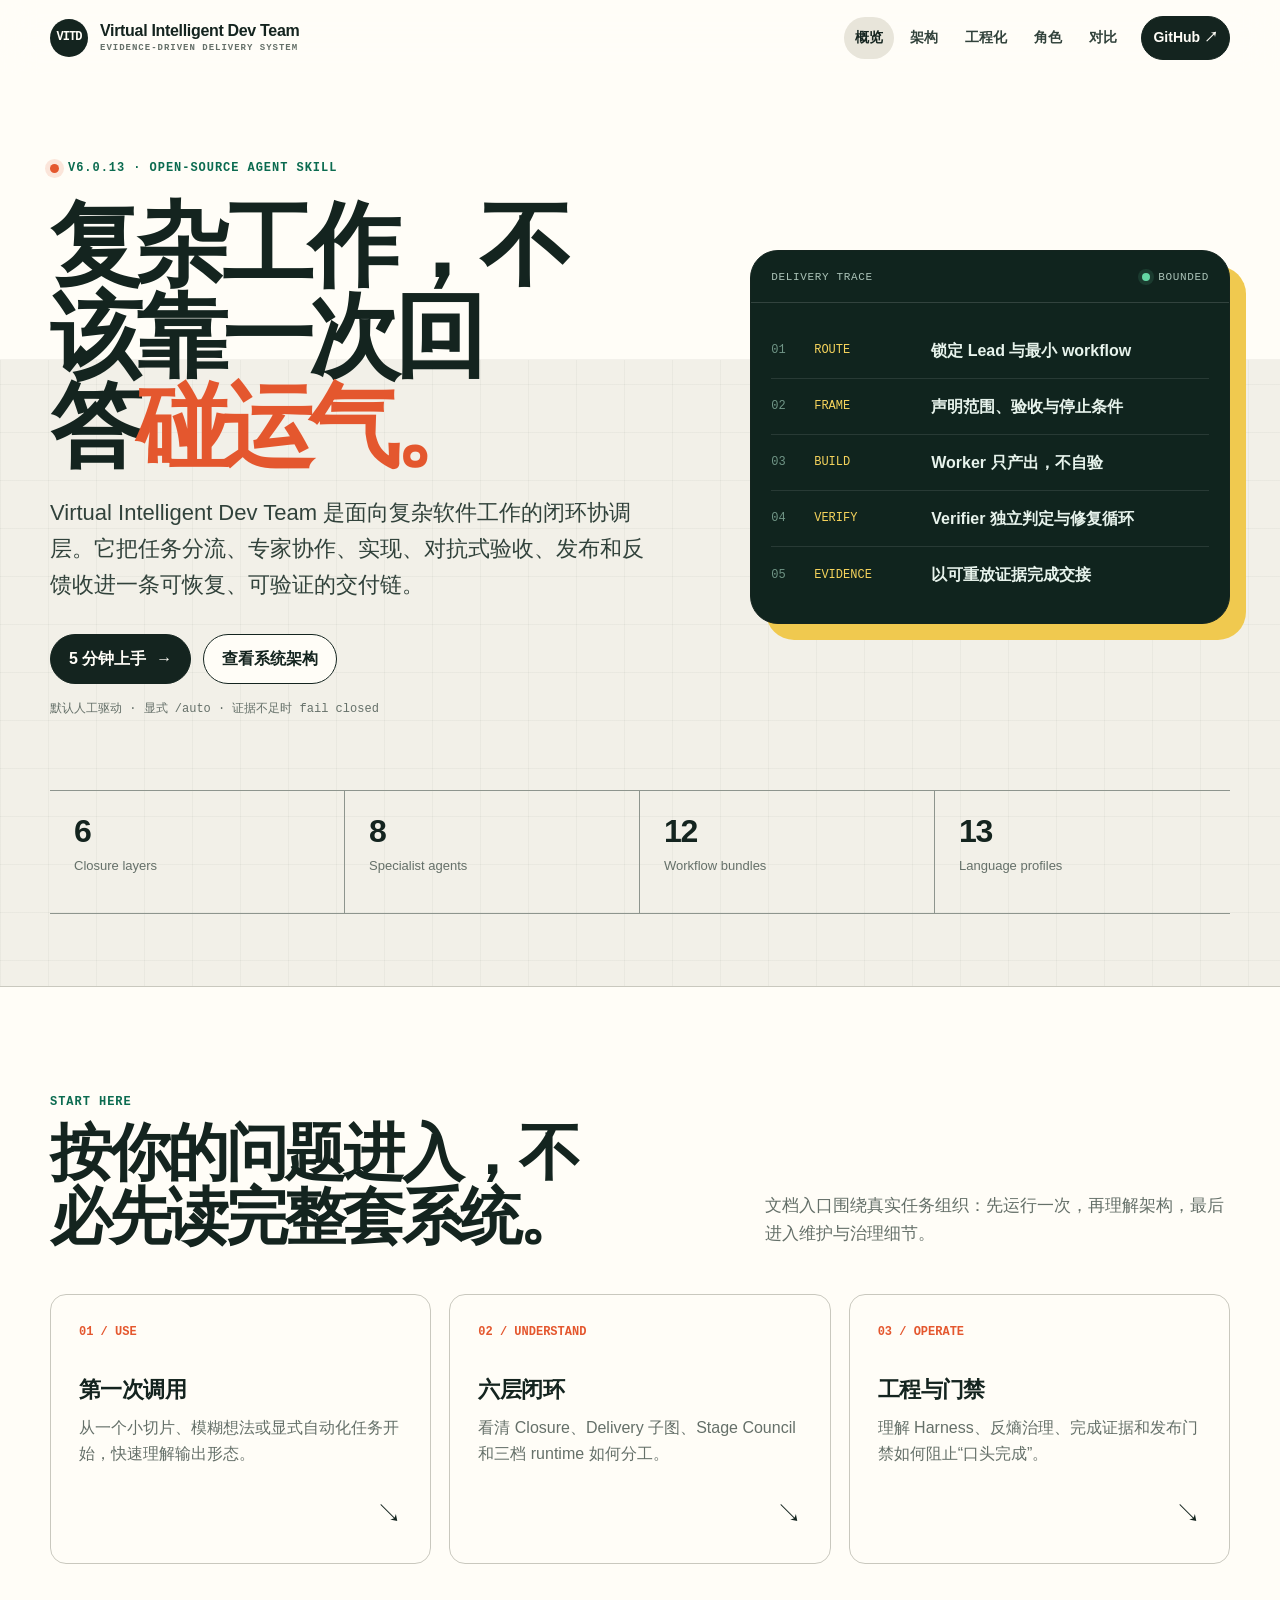
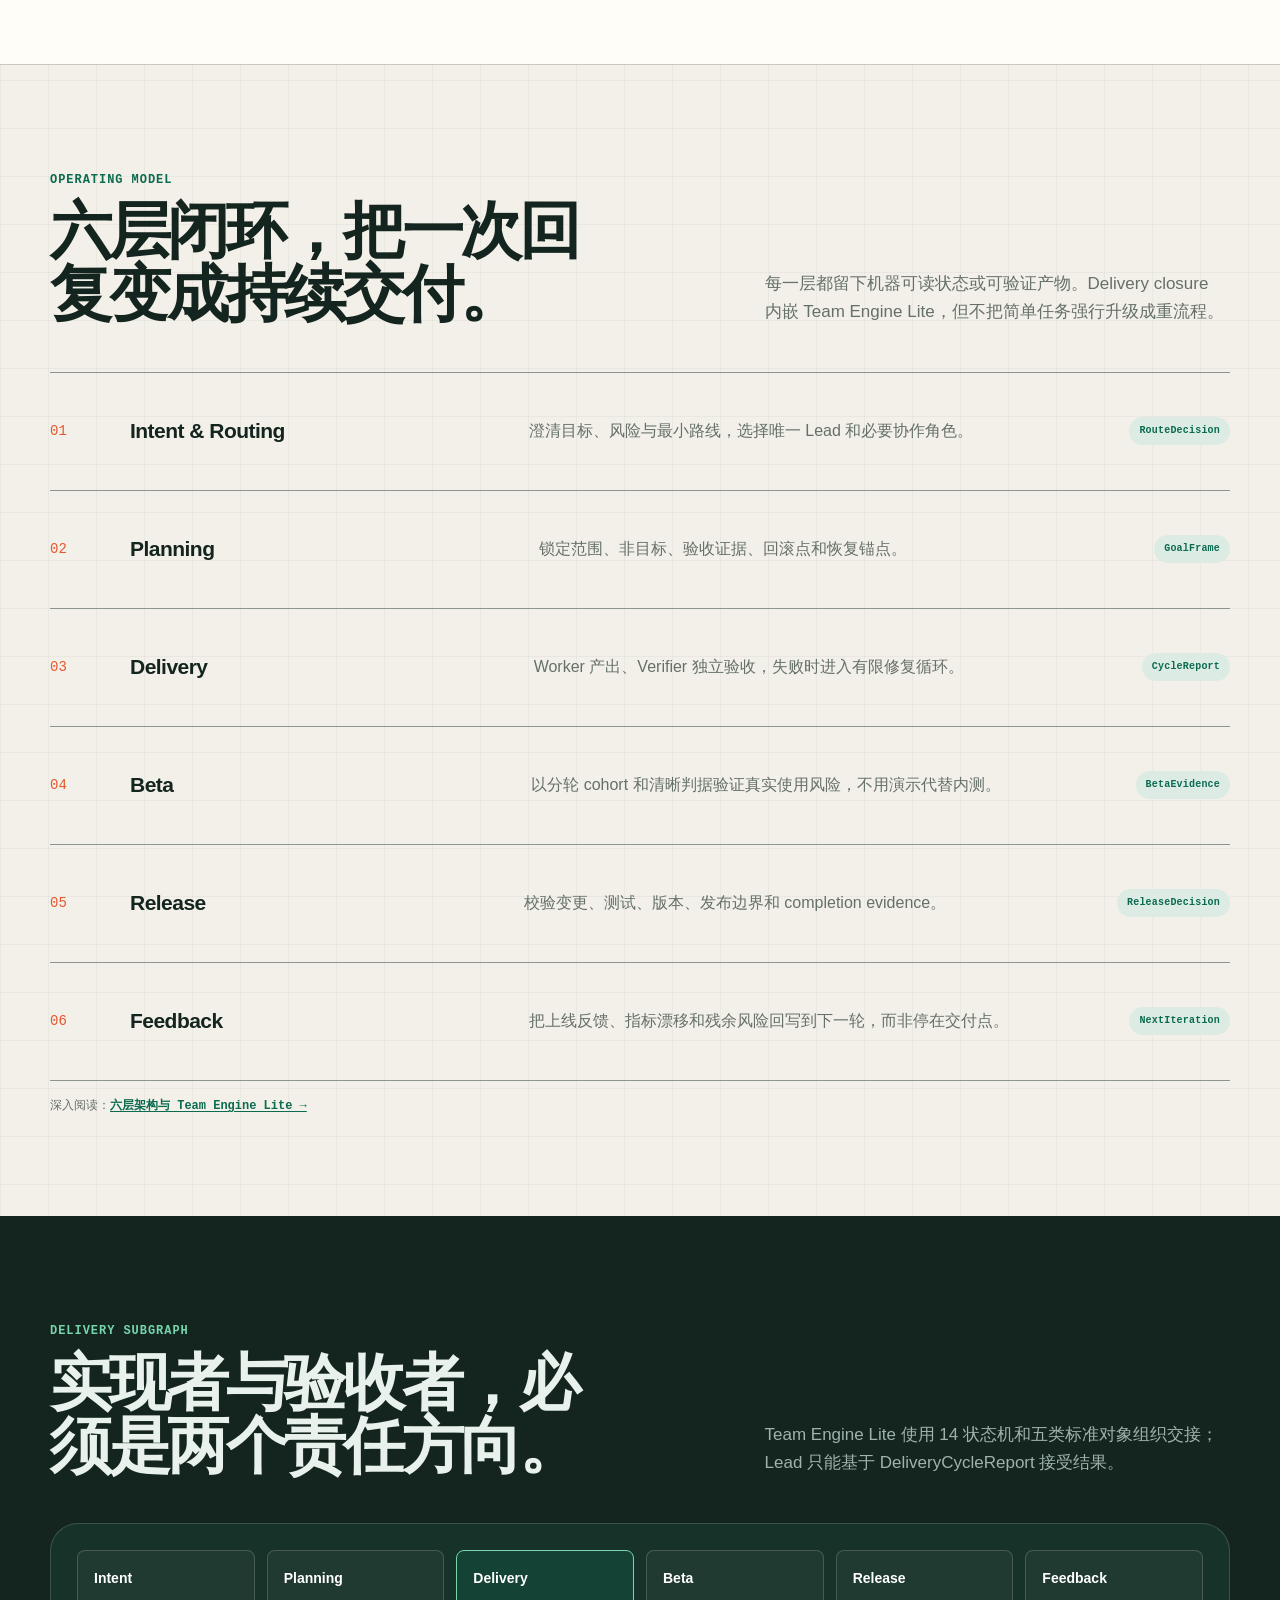
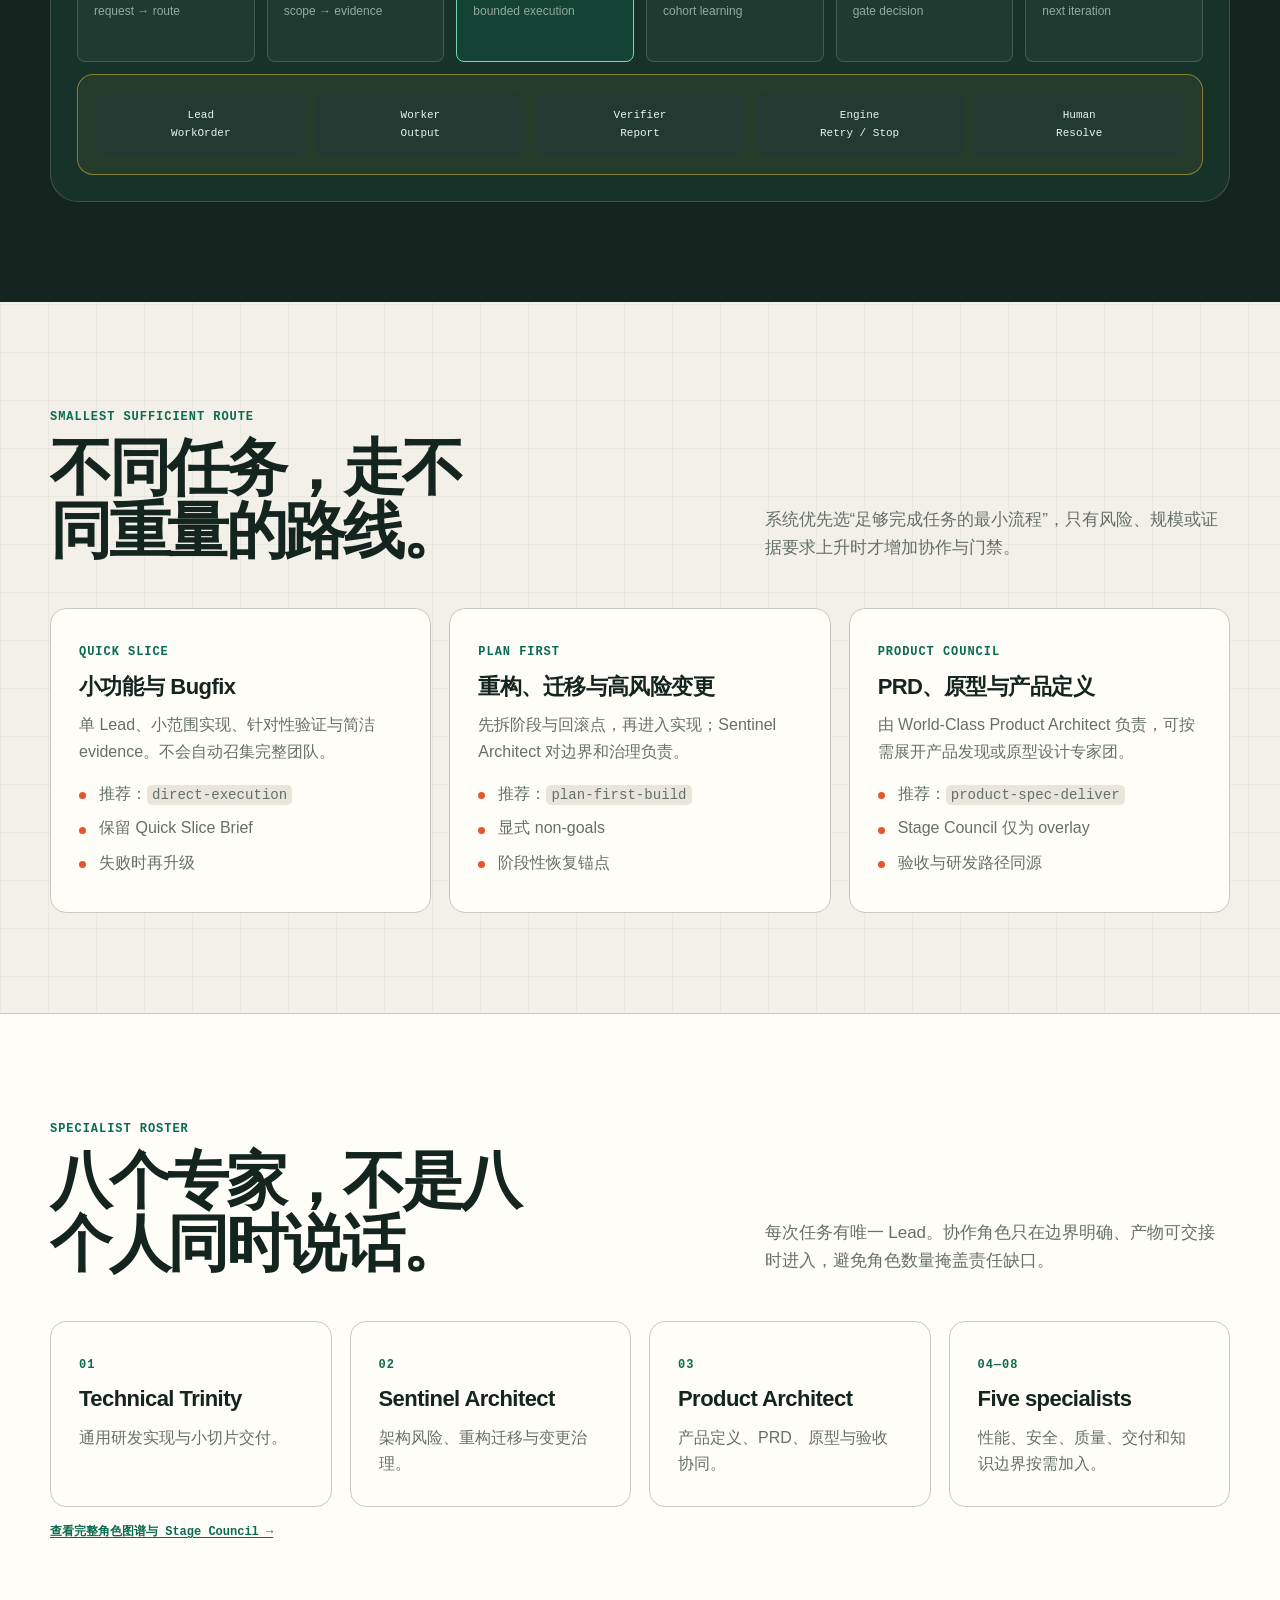
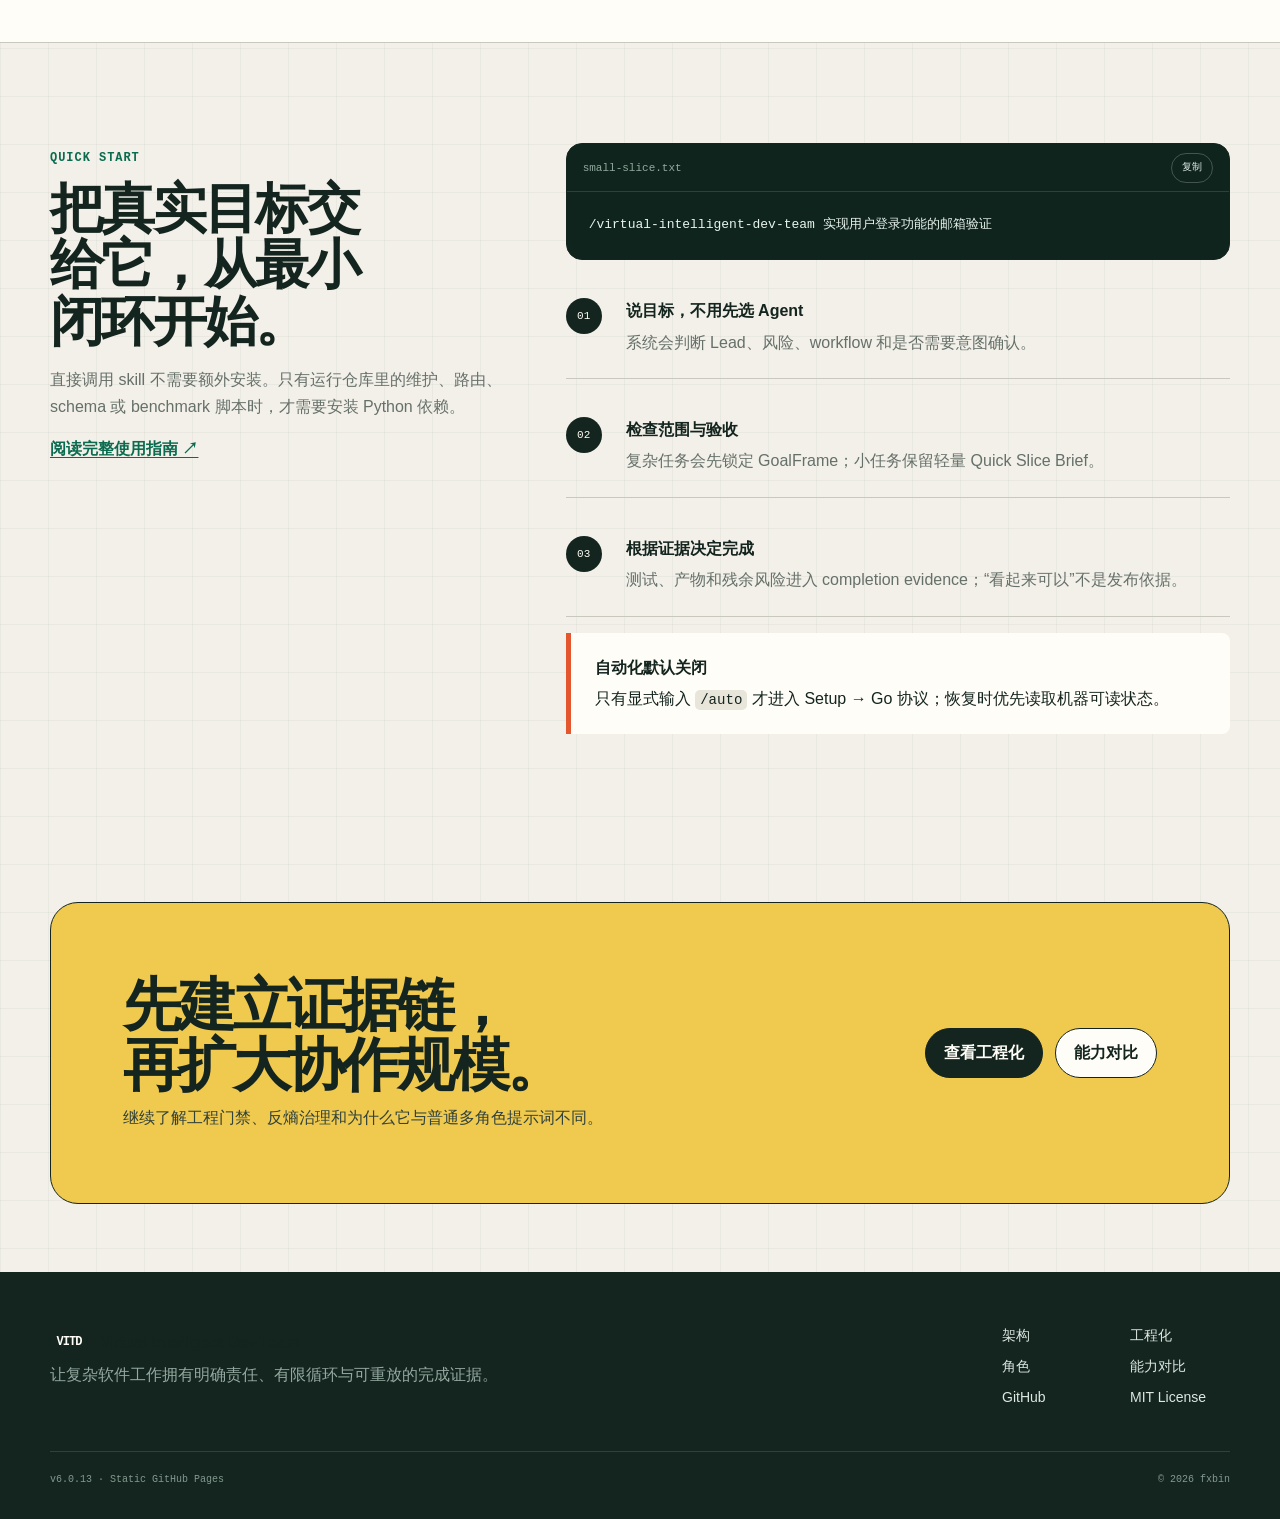
==== docs/index.html @ fa72d9d4 "feat(virtual-intelligent-dev-team): 定义 worktree 场景下的状态目录归属 新增 worktree-state-placement-protocol，区分 s" ====
<!doctype html>
<html lang="zh-CN">
<head>
  <meta charset="utf-8">
  <meta name="viewport" content="width=device-width, initial-scale=1">
  <meta name="description" content="Virtual Intelligent Dev Team：面向复杂软件工作的闭环协调层，用六层闭环、八个专家角色和可验证证据链完成交付。">
  <meta name="theme-color" content="#14241f">
  <title>Virtual Intelligent Dev Team — 复杂软件工作的闭环协调层</title>
  <link rel="icon" href="data:,">
  <link rel="stylesheet" href="assets/site.css?v=v6.0.13">
  <script src="assets/site.js?v=v6.0.13" defer></script>
</head>
<body>
  <a class="skip-link" href="#main-content">跳到主要内容</a>
  <header class="site-header" data-site-header>
    <div class="container nav-shell">
      <a class="brand" href="index.html" aria-label="Virtual Intelligent Dev Team 首页">
        <span class="brand-mark">VITD</span>
        <span class="brand-copy">Virtual Intelligent Dev Team<small>Evidence-driven delivery system</small></span>
      </a>
      <button class="nav-toggle" type="button" aria-expanded="false" aria-controls="site-navigation" aria-label="打开导航" data-nav-toggle>
        <span></span><span></span>
      </button>
      <nav class="site-nav" id="site-navigation" aria-label="主导航" data-site-nav>
        <a href="index.html" aria-current="page">概览</a>
        <a href="architecture.html">架构</a>
        <a href="engineering.html">工程化</a>
        <a href="agents.html">角色</a>
        <a href="matrix.html">对比</a>
        <a class="nav-github" href="https://github.com/fxbin/virtual-intelligent-dev-team">GitHub ↗</a>
      </nav>
    </div>
  </header>

  <main id="main-content">
    <section class="page-hero home-hero">
      <div class="container">
        <div class="hero-grid">
          <div>
            <p class="eyebrow">v6.0.13 · Open-source agent skill</p>
            <h1>复杂工作，不该靠一次回答<span class="accent-text">碰运气。</span></h1>
            <p class="lede">Virtual Intelligent Dev Team 是面向复杂软件工作的闭环协调层。它把任务分流、专家协作、实现、对抗式验收、发布和反馈收进一条可恢复、可验证的交付链。</p>
            <div class="hero-actions">
              <a class="button button-primary" href="#quick-start">5 分钟上手 <span aria-hidden="true">→</span></a>
              <a class="button button-secondary" href="architecture.html">查看系统架构</a>
            </div>
            <p class="hero-note">默认人工驱动 · 显式 /auto · 证据不足时 fail closed</p>
          </div>

          <aside class="signal-board" aria-label="一次典型交付的证据链">
            <div class="signal-head"><span>Delivery trace</span><span class="live-dot">bounded</span></div>
            <div class="signal-body">
              <div class="signal-row"><span class="signal-index">01</span><span class="signal-code">ROUTE</span><span class="signal-state">锁定 Lead 与最小 workflow</span></div>
              <div class="signal-row"><span class="signal-index">02</span><span class="signal-code">FRAME</span><span class="signal-state">声明范围、验收与停止条件</span></div>
              <div class="signal-row"><span class="signal-index">03</span><span class="signal-code">BUILD</span><span class="signal-state">Worker 只产出，不自验</span></div>
              <div class="signal-row"><span class="signal-index">04</span><span class="signal-code">VERIFY</span><span class="signal-state">Verifier 独立判定与修复循环</span></div>
              <div class="signal-row"><span class="signal-index">05</span><span class="signal-code">EVIDENCE</span><span class="signal-state">以可重放证据完成交接</span></div>
            </div>
          </aside>
        </div>

        <div class="metric-strip" aria-label="系统规模">
          <div class="metric"><strong>6</strong><span>Closure layers</span></div>
          <div class="metric"><strong>8</strong><span>Specialist agents</span></div>
          <div class="metric"><strong>12</strong><span>Workflow bundles</span></div>
          <div class="metric"><strong>13</strong><span>Language profiles</span></div>
        </div>
      </div>
    </section>

    <section class="section section-cream" id="start-here">
      <div class="container">
        <div class="section-head">
          <div><span class="section-kicker">Start here</span><h2>按你的问题进入，不必先读完整套系统。</h2></div>
          <p>文档入口围绕真实任务组织：先运行一次，再理解架构，最后进入维护与治理细节。</p>
        </div>
        <div class="grid-3">
          <a class="card resource-card" href="#quick-start">
            <span class="resource-index">01 / USE</span>
            <div><h3>第一次调用</h3><p>从一个小切片、模糊想法或显式自动化任务开始，快速理解输出形态。</p></div>
            <span class="resource-arrow" aria-hidden="true">↘</span>
          </a>
          <a class="card resource-card" href="architecture.html">
            <span class="resource-index">02 / UNDERSTAND</span>
            <div><h3>六层闭环</h3><p>看清 Closure、Delivery 子图、Stage Council 和三档 runtime 如何分工。</p></div>
            <span class="resource-arrow" aria-hidden="true">↘</span>
          </a>
          <a class="card resource-card" href="engineering.html">
            <span class="resource-index">03 / OPERATE</span>
            <div><h3>工程与门禁</h3><p>理解 Harness、反熵治理、完成证据和发布门禁如何阻止“口头完成”。</p></div>
            <span class="resource-arrow" aria-hidden="true">↘</span>
          </a>
        </div>
      </div>
    </section>

    <section class="section" id="closures">
      <div class="container">
        <div class="section-head">
          <div><span class="section-kicker">Operating model</span><h2>六层闭环，把一次回复变成持续交付。</h2></div>
          <p>每一层都留下机器可读状态或可验证产物。Delivery closure 内嵌 Team Engine Lite，但不把简单任务强行升级成重流程。</p>
        </div>
        <div class="closure-rail">
          <article class="closure-item"><span class="closure-number">01</span><span class="closure-name">Intent &amp; Routing</span><p>澄清目标、风险与最小路线，选择唯一 Lead 和必要协作角色。</p><span class="closure-output">RouteDecision</span></article>
          <article class="closure-item"><span class="closure-number">02</span><span class="closure-name">Planning</span><p>锁定范围、非目标、验收证据、回滚点和恢复锚点。</p><span class="closure-output">GoalFrame</span></article>
          <article class="closure-item"><span class="closure-number">03</span><span class="closure-name">Delivery</span><p>Worker 产出、Verifier 独立验收，失败时进入有限修复循环。</p><span class="closure-output">CycleReport</span></article>
          <article class="closure-item"><span class="closure-number">04</span><span class="closure-name">Beta</span><p>以分轮 cohort 和清晰判据验证真实使用风险，不用演示代替内测。</p><span class="closure-output">BetaEvidence</span></article>
          <article class="closure-item"><span class="closure-number">05</span><span class="closure-name">Release</span><p>校验变更、测试、版本、发布边界和 completion evidence。</p><span class="closure-output">ReleaseDecision</span></article>
          <article class="closure-item"><span class="closure-number">06</span><span class="closure-name">Feedback</span><p>把上线反馈、指标漂移和残余风险回写到下一轮，而非停在交付点。</p><span class="closure-output">NextIteration</span></article>
        </div>
        <p class="hero-note">深入阅读：<a class="text-link" href="architecture.html">六层架构与 Team Engine Lite →</a></p>
      </div>
    </section>

    <section class="section section-dark" id="delivery-system">
      <div class="container">
        <div class="section-head">
          <div><span class="section-kicker">Delivery subgraph</span><h2>实现者与验收者，必须是两个责任方向。</h2></div>
          <p>Team Engine Lite 使用 14 状态机和五类标准对象组织交接；Lead 只能基于 DeliveryCycleReport 接受结果。</p>
        </div>
        <div class="system-map" role="img" aria-label="六层闭环与 Delivery 子图示意">
          <div class="map-row">
            <div class="map-node"><strong>Intent</strong><span>request → route</span></div>
            <div class="map-node"><strong>Planning</strong><span>scope → evidence</span></div>
            <div class="map-node is-active"><strong>Delivery</strong><span>bounded execution</span></div>
            <div class="map-node"><strong>Beta</strong><span>cohort learning</span></div>
            <div class="map-node"><strong>Release</strong><span>gate decision</span></div>
            <div class="map-node"><strong>Feedback</strong><span>next iteration</span></div>
          </div>
          <div class="delivery-subgraph">
            <div class="delivery-node">Lead<br>WorkOrder</div>
            <div class="delivery-node">Worker<br>Output</div>
            <div class="delivery-node">Verifier<br>Report</div>
            <div class="delivery-node">Engine<br>Retry / Stop</div>
            <div class="delivery-node">Human<br>Resolve</div>
          </div>
        </div>
      </div>
    </section>

    <section class="section" id="routes">
      <div class="container">
        <div class="section-head">
          <div><span class="section-kicker">Smallest sufficient route</span><h2>不同任务，走不同重量的路线。</h2></div>
          <p>系统优先选“足够完成任务的最小流程”，只有风险、规模或证据要求上升时才增加协作与门禁。</p>
        </div>
        <div class="grid-3">
          <article class="card"><span class="card-kicker">Quick slice</span><h3>小功能与 Bugfix</h3><p>单 Lead、小范围实现、针对性验证与简洁 evidence。不会自动召集完整团队。</p><ul><li>推荐：<code>direct-execution</code></li><li>保留 Quick Slice Brief</li><li>失败时再升级</li></ul></article>
          <article class="card"><span class="card-kicker">Plan first</span><h3>重构、迁移与高风险变更</h3><p>先拆阶段与回滚点，再进入实现；Sentinel Architect 对边界和治理负责。</p><ul><li>推荐：<code>plan-first-build</code></li><li>显式 non-goals</li><li>阶段性恢复锚点</li></ul></article>
          <article class="card"><span class="card-kicker">Product council</span><h3>PRD、原型与产品定义</h3><p>由 World-Class Product Architect 负责，可按需展开产品发现或原型设计专家团。</p><ul><li>推荐：<code>product-spec-deliver</code></li><li>Stage Council 仅为 overlay</li><li>验收与研发路径同源</li></ul></article>
        </div>
      </div>
    </section>

    <section class="section section-cream" id="agents-preview">
      <div class="container">
        <div class="section-head">
          <div><span class="section-kicker">Specialist roster</span><h2>八个专家，不是八个人同时说话。</h2></div>
          <p>每次任务有唯一 Lead。协作角色只在边界明确、产物可交接时进入，避免角色数量掩盖责任缺口。</p>
        </div>
        <div class="grid-4">
          <article class="card"><span class="card-kicker">01</span><h3>Technical Trinity</h3><p>通用研发实现与小切片交付。</p></article>
          <article class="card"><span class="card-kicker">02</span><h3>Sentinel Architect</h3><p>架构风险、重构迁移与变更治理。</p></article>
          <article class="card"><span class="card-kicker">03</span><h3>Product Architect</h3><p>产品定义、PRD、原型与验收协同。</p></article>
          <article class="card"><span class="card-kicker">04—08</span><h3>Five specialists</h3><p>性能、安全、质量、交付和知识边界按需加入。</p></article>
        </div>
        <p class="hero-note"><a class="text-link" href="agents.html">查看完整角色图谱与 Stage Council →</a></p>
      </div>
    </section>

    <section class="section" id="quick-start">
      <div class="container">
        <div class="two-column-copy">
          <div class="sticky-copy">
            <span class="section-kicker">Quick start</span>
            <h2>把真实目标交给它，从最小闭环开始。</h2>
            <p>直接调用 skill 不需要额外安装。只有运行仓库里的维护、路由、schema 或 benchmark 脚本时，才需要安装 Python 依赖。</p>
            <a class="text-link" href="https://github.com/fxbin/virtual-intelligent-dev-team/blob/main/docs/usage-guide.md">阅读完整使用指南 ↗</a>
          </div>
          <div>
            <div class="code-card">
              <div class="code-head"><span>small-slice.txt</span><button class="copy-button" type="button" data-copy-target="quick-command">复制</button></div>
              <pre id="quick-command"><code>/virtual-intelligent-dev-team 实现用户登录功能的邮箱验证</code></pre>
            </div>
            <ol class="process-list">
              <li><div><strong>说目标，不用先选 Agent</strong><p>系统会判断 Lead、风险、workflow 和是否需要意图确认。</p></div></li>
              <li><div><strong>检查范围与验收</strong><p>复杂任务会先锁定 GoalFrame；小任务保留轻量 Quick Slice Brief。</p></div></li>
              <li><div><strong>根据证据决定完成</strong><p>测试、产物和残余风险进入 completion evidence；“看起来可以”不是发布依据。</p></div></li>
            </ol>
            <div class="notice"><strong>自动化默认关闭</strong><p>只有显式输入 <code>/auto</code> 才进入 Setup → Go 协议；恢复时优先读取机器可读状态。</p></div>
          </div>
        </div>
      </div>
    </section>

    <section class="section section-compact">
      <div class="container">
        <div class="cta-panel">
          <div><h2>先建立证据链，再扩大协作规模。</h2><p>继续了解工程门禁、反熵治理和为什么它与普通多角色提示词不同。</p></div>
          <div class="button-row"><a class="button button-primary" href="engineering.html">查看工程化</a><a class="button button-secondary" href="matrix.html">能力对比</a></div>
        </div>
      </div>
    </section>
  </main>

  <footer class="site-footer">
    <div class="container">
      <div class="footer-grid">
        <div class="footer-copy"><a class="brand" href="index.html"><span class="brand-mark">VITD</span><span>Virtual Intelligent Dev Team</span></a><p>让复杂软件工作拥有明确责任、有限循环与可重放的完成证据。</p></div>
        <nav class="footer-links" aria-label="页脚导航"><a href="architecture.html">架构</a><a href="engineering.html">工程化</a><a href="agents.html">角色</a><a href="matrix.html">能力对比</a><a href="https://github.com/fxbin/virtual-intelligent-dev-team">GitHub</a><a href="https://github.com/fxbin/virtual-intelligent-dev-team/blob/main/LICENSE">MIT License</a></nav>
      </div>
      <div class="footer-bottom"><span>v6.0.13 · Static GitHub Pages</span><span>© <span data-current-year>2026</span> fxbin</span></div>
    </div>
  </footer>
</body>
</html>
---- docs/assets/site.css ----
:root {
  color-scheme: light;
  --paper: #f2f0e8;
  --paper-strong: #e8e5da;
  --panel: #fffdf7;
  --ink: #14241f;
  --ink-soft: #31423b;
  --muted: #657069;
  --line: #c9c8be;
  --line-strong: #8e958e;
  --accent: #e4572e;
  --accent-dark: #ad3519;
  --green: #0b6b50;
  --green-soft: #dcece4;
  --yellow: #f0c94f;
  --code: #10241e;
  --code-soft: #173229;
  --white: #ffffff;
  --radius-sm: 8px;
  --radius: 16px;
  --radius-lg: 28px;
  --shadow: 0 16px 40px rgb(20 36 31 / 8%);
  --max-width: 1180px;
  --font-sans: Inter, ui-sans-serif, -apple-system, BlinkMacSystemFont, "Segoe UI", "PingFang SC", "Hiragino Sans GB", "Microsoft YaHei", sans-serif;
  --font-mono: "SFMono-Regular", Consolas, "Liberation Mono", Menlo, monospace;
}

*,
*::before,
*::after {
  box-sizing: border-box;
}

html {
  scroll-behavior: smooth;
  scroll-padding-top: 96px;
}

body {
  margin: 0;
  min-width: 320px;
  background:
    linear-gradient(rgb(20 36 31 / 4%) 1px, transparent 1px),
    linear-gradient(90deg, rgb(20 36 31 / 4%) 1px, transparent 1px),
    var(--paper);
  background-size: 48px 48px;
  color: var(--ink);
  font-family: var(--font-sans);
  font-size: 16px;
  line-height: 1.65;
  text-rendering: optimizeLegibility;
}

body::before {
  position: fixed;
  z-index: -1;
  inset: 0 0 auto;
  height: 360px;
  background: var(--panel);
  border-bottom: 1px solid rgb(20 36 31 / 5%);
  content: "";
}

img,
svg {
  display: block;
  max-width: 100%;
}

a {
  color: inherit;
  text-decoration-thickness: 1px;
  text-underline-offset: 0.2em;
}

a:hover {
  color: var(--accent-dark);
}

button,
input {
  font: inherit;
}

button {
  color: inherit;
}

:focus-visible {
  outline: 3px solid var(--yellow);
  outline-offset: 3px;
}

.skip-link {
  position: fixed;
  z-index: 1000;
  top: 12px;
  left: 12px;
  padding: 10px 14px;
  transform: translateY(-160%);
  border: 2px solid var(--ink);
  border-radius: var(--radius-sm);
  background: var(--yellow);
  color: var(--ink);
  font-weight: 800;
}

.skip-link:focus {
  transform: translateY(0);
}

.container {
  width: min(calc(100% - 40px), var(--max-width));
  margin-inline: auto;
}

.site-header {
  position: sticky;
  z-index: 100;
  top: 0;
  border-bottom: 1px solid transparent;
  background: rgb(255 253 247 / 88%);
  backdrop-filter: blur(18px);
  transition: border-color 160ms ease, box-shadow 160ms ease;
}

.site-header.is-scrolled {
  border-color: var(--line);
  box-shadow: 0 8px 28px rgb(20 36 31 / 7%);
}

.nav-shell {
  display: flex;
  min-height: 76px;
  align-items: center;
  justify-content: space-between;
  gap: 28px;
}

.brand {
  display: inline-flex;
  align-items: center;
  gap: 12px;
  color: var(--ink);
  font-weight: 850;
  letter-spacing: -0.02em;
  text-decoration: none;
}

.brand:hover {
  color: var(--ink);
}

.brand-mark {
  display: grid;
  width: 38px;
  height: 38px;
  place-items: center;
  border-radius: 50%;
  background: var(--ink);
  color: var(--panel);
  font-family: var(--font-mono);
  font-size: 12px;
  letter-spacing: -0.08em;
}

.brand-copy {
  display: grid;
  line-height: 1.1;
}

.brand-copy small {
  margin-top: 4px;
  color: var(--muted);
  font-family: var(--font-mono);
  font-size: 9px;
  font-weight: 700;
  letter-spacing: 0.11em;
  text-transform: uppercase;
}

.site-nav {
  display: flex;
  align-items: center;
  gap: 5px;
}

.site-nav a {
  padding: 9px 11px;
  border-radius: 999px;
  color: var(--ink-soft);
  font-size: 14px;
  font-weight: 720;
  text-decoration: none;
}

.site-nav a:hover,
.site-nav a[aria-current="page"] {
  background: var(--paper-strong);
  color: var(--ink);
}

.site-nav .nav-github {
  margin-left: 8px;
  border: 1px solid var(--ink);
  background: var(--ink);
  color: var(--panel);
}

.site-nav .nav-github:hover {
  background: var(--green);
  color: var(--white);
}

.nav-toggle {
  display: none;
  width: 44px;
  height: 44px;
  padding: 0;
  border: 1px solid var(--line-strong);
  border-radius: 50%;
  background: transparent;
  cursor: pointer;
}

.nav-toggle span {
  display: block;
  width: 18px;
  height: 2px;
  margin: 4px auto;
  background: currentColor;
  transition: transform 160ms ease, opacity 160ms ease;
}

.nav-toggle[aria-expanded="true"] span:first-child {
  transform: translateY(3px) rotate(45deg);
}

.nav-toggle[aria-expanded="true"] span:last-child {
  transform: translateY(-3px) rotate(-45deg);
}

main {
  overflow: hidden;
}

.page-hero {
  padding: 96px 0 72px;
}

.home-hero {
  padding-top: 78px;
}

.hero-grid {
  display: grid;
  align-items: center;
  gap: clamp(44px, 7vw, 96px);
  grid-template-columns: minmax(0, 1.12fr) minmax(330px, 0.88fr);
}

.eyebrow,
.section-kicker,
.card-kicker,
.mono-label {
  color: var(--green);
  font-family: var(--font-mono);
  font-size: 12px;
  font-weight: 800;
  letter-spacing: 0.08em;
  text-transform: uppercase;
}

.eyebrow {
  display: inline-flex;
  align-items: center;
  gap: 9px;
  margin: 0 0 22px;
}

.eyebrow::before {
  width: 9px;
  height: 9px;
  border-radius: 50%;
  background: var(--accent);
  box-shadow: 0 0 0 5px rgb(228 87 46 / 14%);
  content: "";
}

h1,
h2,
h3,
p {
  margin-top: 0;
}

h1,
h2,
h3 {
  text-wrap: balance;
}

h1 {
  max-width: 820px;
  margin-bottom: 24px;
  font-size: clamp(48px, 7.4vw, 92px);
  font-weight: 880;
  letter-spacing: -0.065em;
  line-height: 0.98;
}

.page-hero:not(.home-hero) h1 {
  max-width: 920px;
  font-size: clamp(46px, 6.4vw, 78px);
}

.accent-text {
  color: var(--accent);
}

.lede {
  max-width: 720px;
  margin-bottom: 30px;
  color: var(--ink-soft);
  font-size: clamp(18px, 2vw, 22px);
  line-height: 1.65;
}

.hero-actions,
.button-row {
  display: flex;
  flex-wrap: wrap;
  gap: 12px;
}

.button {
  display: inline-flex;
  min-height: 48px;
  align-items: center;
  justify-content: center;
  gap: 10px;
  padding: 11px 18px;
  border: 1px solid var(--ink);
  border-radius: 999px;
  font-weight: 780;
  text-decoration: none;
  transition: transform 150ms ease, box-shadow 150ms ease, background 150ms ease;
}

.button:hover {
  transform: translateY(-2px);
  color: inherit;
  box-shadow: 0 8px 20px rgb(20 36 31 / 12%);
}

.button-primary {
  background: var(--ink);
  color: var(--panel);
}

.button-primary:hover {
  background: var(--green);
  color: var(--white);
}

.button-secondary {
  background: var(--panel);
}

.text-link {
  color: var(--green);
  font-weight: 780;
}

.signal-board {
  overflow: hidden;
  border: 1px solid var(--ink);
  border-radius: var(--radius-lg);
  background: var(--code);
  box-shadow: 16px 16px 0 var(--yellow);
  color: #e7f3ec;
}

.signal-head {
  display: flex;
  min-height: 52px;
  align-items: center;
  justify-content: space-between;
  gap: 16px;
  padding: 0 20px;
  border-bottom: 1px solid rgb(255 255 255 / 14%);
  color: #aac2b7;
  font-family: var(--font-mono);
  font-size: 11px;
  letter-spacing: 0.06em;
  text-transform: uppercase;
}

.live-dot {
  display: inline-flex;
  align-items: center;
  gap: 8px;
}

.live-dot::before {
  width: 8px;
  height: 8px;
  border-radius: 50%;
  background: #64d7a4;
  box-shadow: 0 0 0 4px rgb(100 215 164 / 13%);
  content: "";
}

.signal-body {
  display: grid;
  gap: 0;
  padding: 20px;
}

.signal-row {
  display: grid;
  min-height: 56px;
  align-items: center;
  gap: 13px;
  border-bottom: 1px solid rgb(255 255 255 / 10%);
  grid-template-columns: 30px 104px 1fr;
}

.signal-row:last-child {
  border-bottom: 0;
}

.signal-index,
.signal-code {
  font-family: var(--font-mono);
  font-size: 12px;
}

.signal-index {
  color: #709586;
}

.signal-code {
  color: #f5d35c;
}

.signal-state {
  color: #e7f3ec;
  font-weight: 720;
}

.hero-note {
  margin: 16px 0 0;
  color: var(--muted);
  font-family: var(--font-mono);
  font-size: 12px;
}

.metric-strip {
  display: grid;
  overflow: hidden;
  margin-top: 70px;
  border-block: 1px solid var(--line-strong);
  grid-template-columns: repeat(4, 1fr);
}

.metric {
  min-height: 122px;
  padding: 24px;
  border-right: 1px solid var(--line-strong);
}

.metric:last-child {
  border-right: 0;
}

.metric strong {
  display: block;
  margin-bottom: 5px;
  color: var(--ink);
  font-size: 32px;
  letter-spacing: -0.04em;
  line-height: 1;
}

.metric span {
  color: var(--muted);
  font-size: 13px;
}

.section {
  padding: 100px 0;
}

.section-compact {
  padding: 68px 0;
}

.section-dark {
  background: var(--ink);
  color: #e8f1ec;
}

.section-cream {
  border-block: 1px solid var(--line);
  background: var(--panel);
}

.section-head {
  display: grid;
  align-items: end;
  gap: 30px;
  margin-bottom: 46px;
  grid-template-columns: minmax(0, 1fr) minmax(280px, 0.68fr);
}

.section-head h2 {
  max-width: 760px;
  margin: 8px 0 0;
  font-size: clamp(36px, 5vw, 62px);
  font-weight: 860;
  letter-spacing: -0.055em;
  line-height: 1.02;
}

.section-head p {
  margin-bottom: 0;
  color: var(--muted);
  font-size: 17px;
}

.section-dark .section-head p,
.section-dark .muted {
  color: #9fb3aa;
}

.section-dark .section-kicker {
  color: #75d5ac;
}

.grid-2,
.grid-3,
.grid-4 {
  display: grid;
  gap: 18px;
}

.grid-2 {
  grid-template-columns: repeat(2, minmax(0, 1fr));
}

.grid-3 {
  grid-template-columns: repeat(3, minmax(0, 1fr));
}

.grid-4 {
  grid-template-columns: repeat(4, minmax(0, 1fr));
}

.card {
  position: relative;
  padding: 28px;
  border: 1px solid var(--line);
  border-radius: var(--radius);
  background: var(--panel);
}

.card h3 {
  margin: 10px 0 12px;
  font-size: 22px;
  letter-spacing: -0.025em;
  line-height: 1.2;
}

.card p:last-child,
.card ul:last-child {
  margin-bottom: 0;
}

.card p,
.card li {
  color: var(--muted);
}

.card ul,
.check-list,
.plain-list {
  padding: 0;
  list-style: none;
}

.card li,
.check-list li {
  position: relative;
  margin: 8px 0;
  padding-left: 20px;
}

.card li::before,
.check-list li::before {
  position: absolute;
  top: 0.7em;
  left: 0;
  width: 7px;
  height: 7px;
  border-radius: 50%;
  background: var(--accent);
  content: "";
}

.resource-card {
  display: flex;
  min-height: 270px;
  flex-direction: column;
  justify-content: space-between;
  color: var(--ink);
  text-decoration: none;
  transition: transform 160ms ease, border-color 160ms ease, box-shadow 160ms ease;
}

.resource-card:hover {
  transform: translateY(-5px);
  border-color: var(--ink);
  box-shadow: var(--shadow);
  color: var(--ink);
}

.resource-card .resource-index {
  color: var(--accent);
  font-family: var(--font-mono);
  font-size: 12px;
  font-weight: 800;
}

.resource-card .resource-arrow {
  align-self: flex-end;
  font-size: 26px;
}

.closure-rail {
  display: grid;
  gap: 0;
  border-top: 1px solid var(--line-strong);
}

.closure-item {
  display: grid;
  min-height: 118px;
  align-items: center;
  gap: 24px;
  padding: 23px 0;
  border-bottom: 1px solid var(--line-strong);
  grid-template-columns: 56px minmax(190px, 0.65fr) minmax(0, 1fr) auto;
}

.closure-number {
  color: var(--accent);
  font-family: var(--font-mono);
  font-size: 14px;
}

.closure-name {
  font-size: 21px;
  font-weight: 830;
  letter-spacing: -0.025em;
}

.closure-item p {
  margin: 0;
  color: var(--muted);
}

.closure-output,
.tag,
.pill {
  display: inline-flex;
  width: fit-content;
  align-items: center;
  padding: 5px 9px;
  border: 1px solid var(--line);
  border-radius: 999px;
  font-family: var(--font-mono);
  font-size: 10px;
  font-weight: 760;
  letter-spacing: 0.02em;
  white-space: nowrap;
}

.closure-output {
  border-color: transparent;
  background: var(--green-soft);
  color: var(--green);
}

.system-map {
  display: grid;
  gap: 12px;
  padding: 26px;
  border: 1px solid rgb(255 255 255 / 16%);
  border-radius: var(--radius-lg);
  background: var(--code-soft);
}

.map-row {
  display: grid;
  gap: 12px;
  grid-template-columns: repeat(6, minmax(0, 1fr));
}

.map-node {
  min-height: 112px;
  padding: 16px;
  border: 1px solid rgb(255 255 255 / 17%);
  border-radius: var(--radius-sm);
  background: rgb(255 255 255 / 4%);
}

.map-node strong {
  display: block;
  margin-bottom: 7px;
  color: #ffffff;
  font-size: 14px;
}

.map-node span {
  color: #92aa9f;
  font-size: 12px;
}

.map-node.is-active {
  border-color: #78d6ae;
  background: rgb(11 107 80 / 28%);
}

.delivery-subgraph {
  display: grid;
  gap: 10px;
  padding: 18px;
  border: 1px solid rgb(240 201 79 / 48%);
  border-radius: var(--radius);
  background: rgb(240 201 79 / 7%);
  grid-template-columns: repeat(5, minmax(0, 1fr));
}

.delivery-node {
  padding: 13px;
  border-radius: var(--radius-sm);
  background: #223a32;
  color: #eaf4ee;
  font-family: var(--font-mono);
  font-size: 11px;
  text-align: center;
}

.process-list {
  counter-reset: process;
  display: grid;
  gap: 16px;
  padding: 0;
  list-style: none;
}

.process-list li {
  counter-increment: process;
  display: grid;
  align-items: start;
  gap: 18px;
  padding: 22px 0;
  border-bottom: 1px solid var(--line);
  grid-template-columns: 42px 1fr;
}

.process-list li::before {
  display: grid;
  width: 36px;
  height: 36px;
  place-items: center;
  border-radius: 50%;
  background: var(--ink);
  color: var(--panel);
  content: counter(process, decimal-leading-zero);
  font-family: var(--font-mono);
  font-size: 11px;
}

.process-list strong {
  display: block;
  margin-bottom: 5px;
}

.process-list p {
  margin: 0;
  color: var(--muted);
}

.code-card {
  position: relative;
  overflow: hidden;
  border: 1px solid var(--ink);
  border-radius: var(--radius);
  background: var(--code);
  color: #dcebe3;
}

.code-head {
  display: flex;
  min-height: 48px;
  align-items: center;
  justify-content: space-between;
  gap: 16px;
  padding: 0 16px;
  border-bottom: 1px solid rgb(255 255 255 / 13%);
  color: #91aa9f;
  font-family: var(--font-mono);
  font-size: 11px;
}

.code-card pre {
  overflow-x: auto;
  margin: 0;
  padding: 22px;
  color: #e9f4ee;
  font-family: var(--font-mono);
  font-size: 13px;
  line-height: 1.75;
  white-space: pre;
}

.copy-button {
  padding: 6px 10px;
  border: 1px solid rgb(255 255 255 / 22%);
  border-radius: 999px;
  background: transparent;
  color: #dcebe3;
  cursor: pointer;
  font-family: var(--font-mono);
  font-size: 10px;
}

.copy-button:hover {
  border-color: #78d6ae;
  color: #78d6ae;
}

.inline-code,
code {
  font-family: var(--font-mono);
}

:not(pre) > code {
  padding: 0.15em 0.36em;
  border-radius: 5px;
  background: var(--paper-strong);
  font-size: 0.88em;
}

.notice {
  padding: 22px 24px;
  border-left: 5px solid var(--accent);
  border-radius: 0 var(--radius-sm) var(--radius-sm) 0;
  background: var(--panel);
}

.notice strong {
  display: block;
  margin-bottom: 5px;
}

.notice p:last-child {
  margin-bottom: 0;
}

.page-index {
  display: flex;
  flex-wrap: wrap;
  gap: 8px;
  margin-top: 38px;
}

.page-index a {
  padding: 7px 12px;
  border: 1px solid var(--line);
  border-radius: 999px;
  background: var(--panel);
  color: var(--ink-soft);
  font-size: 13px;
  font-weight: 700;
  text-decoration: none;
}

.page-index a:hover {
  border-color: var(--ink);
  color: var(--ink);
}

.agent-card {
  display: flex;
  min-height: 286px;
  flex-direction: column;
}

.agent-card .agent-id {
  color: var(--accent);
  font-family: var(--font-mono);
  font-size: 11px;
}

.agent-card .agent-meta {
  display: flex;
  flex-wrap: wrap;
  gap: 6px;
  margin-top: auto;
  padding-top: 20px;
}

.agent-card .tag {
  color: var(--green);
}

.table-wrap {
  overflow-x: auto;
  border: 1px solid var(--line-strong);
  border-radius: var(--radius);
  background: var(--panel);
}

table {
  width: 100%;
  border-collapse: collapse;
  font-size: 14px;
}

th,
td {
  min-width: 150px;
  padding: 17px 18px;
  border-right: 1px solid var(--line);
  border-bottom: 1px solid var(--line);
  text-align: left;
  vertical-align: top;
}

th:last-child,
td:last-child {
  border-right: 0;
}

tr:last-child td {
  border-bottom: 0;
}

thead th {
  background: var(--ink);
  color: var(--panel);
  font-family: var(--font-mono);
  font-size: 11px;
  letter-spacing: 0.04em;
  text-transform: uppercase;
}

tbody th {
  color: var(--ink);
  font-weight: 790;
}

.cell-strong {
  background: var(--green-soft);
  color: var(--green);
  font-weight: 720;
}

.cell-soft {
  color: var(--muted);
}

.bundle-list {
  display: grid;
  gap: 1px;
  overflow: hidden;
  border: 1px solid var(--line);
  border-radius: var(--radius);
  background: var(--line);
  grid-template-columns: repeat(3, minmax(0, 1fr));
}

.bundle-item {
  min-height: 150px;
  padding: 22px;
  background: var(--panel);
}

.bundle-item code {
  display: block;
  margin-bottom: 9px;
  padding: 0;
  background: transparent;
  color: var(--green);
  font-size: 12px;
  font-weight: 800;
}

.bundle-item p {
  margin: 0;
  color: var(--muted);
  font-size: 14px;
}

.state-grid {
  display: grid;
  gap: 10px;
  grid-template-columns: repeat(7, minmax(0, 1fr));
}

.state {
  display: grid;
  min-height: 84px;
  place-items: center;
  padding: 10px;
  border: 1px solid var(--line);
  border-radius: var(--radius-sm);
  background: var(--panel);
  font-family: var(--font-mono);
  font-size: 10px;
  font-weight: 760;
  text-align: center;
}

.state.is-gate {
  border-color: var(--accent);
  color: var(--accent-dark);
}

.state.is-done {
  border-color: var(--green);
  background: var(--green-soft);
  color: var(--green);
}

.two-column-copy {
  display: grid;
  align-items: start;
  gap: 54px;
  grid-template-columns: minmax(0, 0.82fr) minmax(0, 1.18fr);
}

.sticky-copy {
  position: sticky;
  top: 112px;
}

.sticky-copy h2 {
  margin: 10px 0 18px;
  font-size: clamp(34px, 4.2vw, 54px);
  letter-spacing: -0.05em;
  line-height: 1.05;
}

.sticky-copy p {
  color: var(--muted);
}

.definition-list {
  margin: 0;
}

.definition-list > div {
  padding: 22px 0;
  border-bottom: 1px solid var(--line);
}

.definition-list dt {
  margin-bottom: 6px;
  color: var(--ink);
  font-weight: 800;
}

.definition-list dd {
  margin: 0;
  color: var(--muted);
}

.cta-panel {
  display: grid;
  align-items: center;
  gap: 34px;
  padding: clamp(32px, 6vw, 72px);
  border: 1px solid var(--ink);
  border-radius: var(--radius-lg);
  background: var(--yellow);
  grid-template-columns: minmax(0, 1fr) auto;
}

.cta-panel h2 {
  max-width: 760px;
  margin: 0 0 10px;
  font-size: clamp(34px, 5vw, 58px);
  letter-spacing: -0.055em;
  line-height: 1.03;
}

.cta-panel p {
  max-width: 720px;
  margin: 0;
  color: var(--ink-soft);
}

.site-footer {
  padding: 52px 0 30px;
  background: var(--ink);
  color: #dce8e1;
}

.footer-grid {
  display: grid;
  gap: 42px;
  grid-template-columns: minmax(0, 1fr) auto;
}

.footer-copy {
  max-width: 520px;
}

.footer-copy p {
  color: #94a9a0;
}

.footer-links {
  display: grid;
  align-content: start;
  gap: 8px 28px;
  grid-template-columns: repeat(2, minmax(100px, 1fr));
}

.footer-links a {
  color: #dce8e1;
  font-size: 14px;
  text-decoration: none;
}

.footer-links a:hover {
  color: #78d6ae;
}

.footer-bottom {
  display: flex;
  align-items: center;
  justify-content: space-between;
  gap: 20px;
  margin-top: 42px;
  padding-top: 20px;
  border-top: 1px solid rgb(255 255 255 / 13%);
  color: #839a90;
  font-family: var(--font-mono);
  font-size: 10px;
}

.muted {
  color: var(--muted);
}

.only-mobile {
  display: none;
}

@media (max-width: 980px) {
  .js .nav-toggle {
    display: block;
  }

  .js .site-nav {
    position: absolute;
    top: calc(100% + 1px);
    right: 20px;
    left: 20px;
    display: none;
    align-items: stretch;
    padding: 12px;
    border: 1px solid var(--line-strong);
    border-radius: var(--radius);
    background: var(--panel);
    box-shadow: var(--shadow);
  }

  .js .site-nav.is-open {
    display: grid;
  }

  .js .site-nav a {
    padding: 12px 14px;
    border-radius: var(--radius-sm);
  }

  .js .site-nav .nav-github {
    margin: 4px 0 0;
    text-align: center;
  }

  .hero-grid,
  .section-head,
  .two-column-copy {
    grid-template-columns: 1fr;
  }

  .hero-grid {
    gap: 54px;
  }

  .signal-board {
    max-width: 680px;
  }

  .grid-4 {
    grid-template-columns: repeat(2, minmax(0, 1fr));
  }

  .grid-3,
  .bundle-list {
    grid-template-columns: repeat(2, minmax(0, 1fr));
  }

  .map-row {
    grid-template-columns: repeat(3, minmax(0, 1fr));
  }

  .delivery-subgraph {
    grid-template-columns: repeat(5, minmax(110px, 1fr));
    overflow-x: auto;
  }

  .state-grid {
    grid-template-columns: repeat(4, minmax(0, 1fr));
  }

  .sticky-copy {
    position: static;
  }
}

@media (max-width: 700px) {
  .container {
    width: min(calc(100% - 28px), var(--max-width));
  }

  .nav-shell {
    min-height: 68px;
  }

  .brand-copy small {
    display: none;
  }

  .page-hero,
  .home-hero {
    padding: 62px 0 48px;
  }

  h1 {
    font-size: clamp(42px, 13vw, 62px);
  }

  .page-hero:not(.home-hero) h1 {
    font-size: clamp(40px, 12vw, 58px);
  }

  .signal-board {
    box-shadow: 8px 8px 0 var(--yellow);
  }

  .signal-row {
    gap: 8px;
    grid-template-columns: 26px 76px 1fr;
  }

  .signal-code,
  .signal-state {
    font-size: 11px;
  }

  .metric-strip {
    grid-template-columns: repeat(2, 1fr);
  }

  .metric:nth-child(2) {
    border-right: 0;
  }

  .metric:nth-child(-n + 2) {
    border-bottom: 1px solid var(--line-strong);
  }

  .section {
    padding: 72px 0;
  }

  .section-head {
    gap: 18px;
    margin-bottom: 32px;
  }

  .grid-2,
  .grid-3,
  .grid-4,
  .bundle-list {
    grid-template-columns: 1fr;
  }

  .closure-item {
    gap: 9px 16px;
    grid-template-columns: 38px 1fr;
  }

  .closure-item p,
  .closure-output {
    grid-column: 2;
  }

  .map-row {
    grid-template-columns: repeat(2, minmax(0, 1fr));
  }

  .state-grid {
    grid-template-columns: repeat(2, minmax(0, 1fr));
  }

  .cta-panel,
  .footer-grid {
    grid-template-columns: 1fr;
  }

  .cta-panel .button {
    width: 100%;
  }

  .footer-bottom {
    align-items: flex-start;
    flex-direction: column;
  }
}

@media (prefers-reduced-motion: reduce) {
  html {
    scroll-behavior: auto;
  }

  *,
  *::before,
  *::after {
    scroll-behavior: auto !important;
    transition-duration: 0.01ms !important;
  }
}
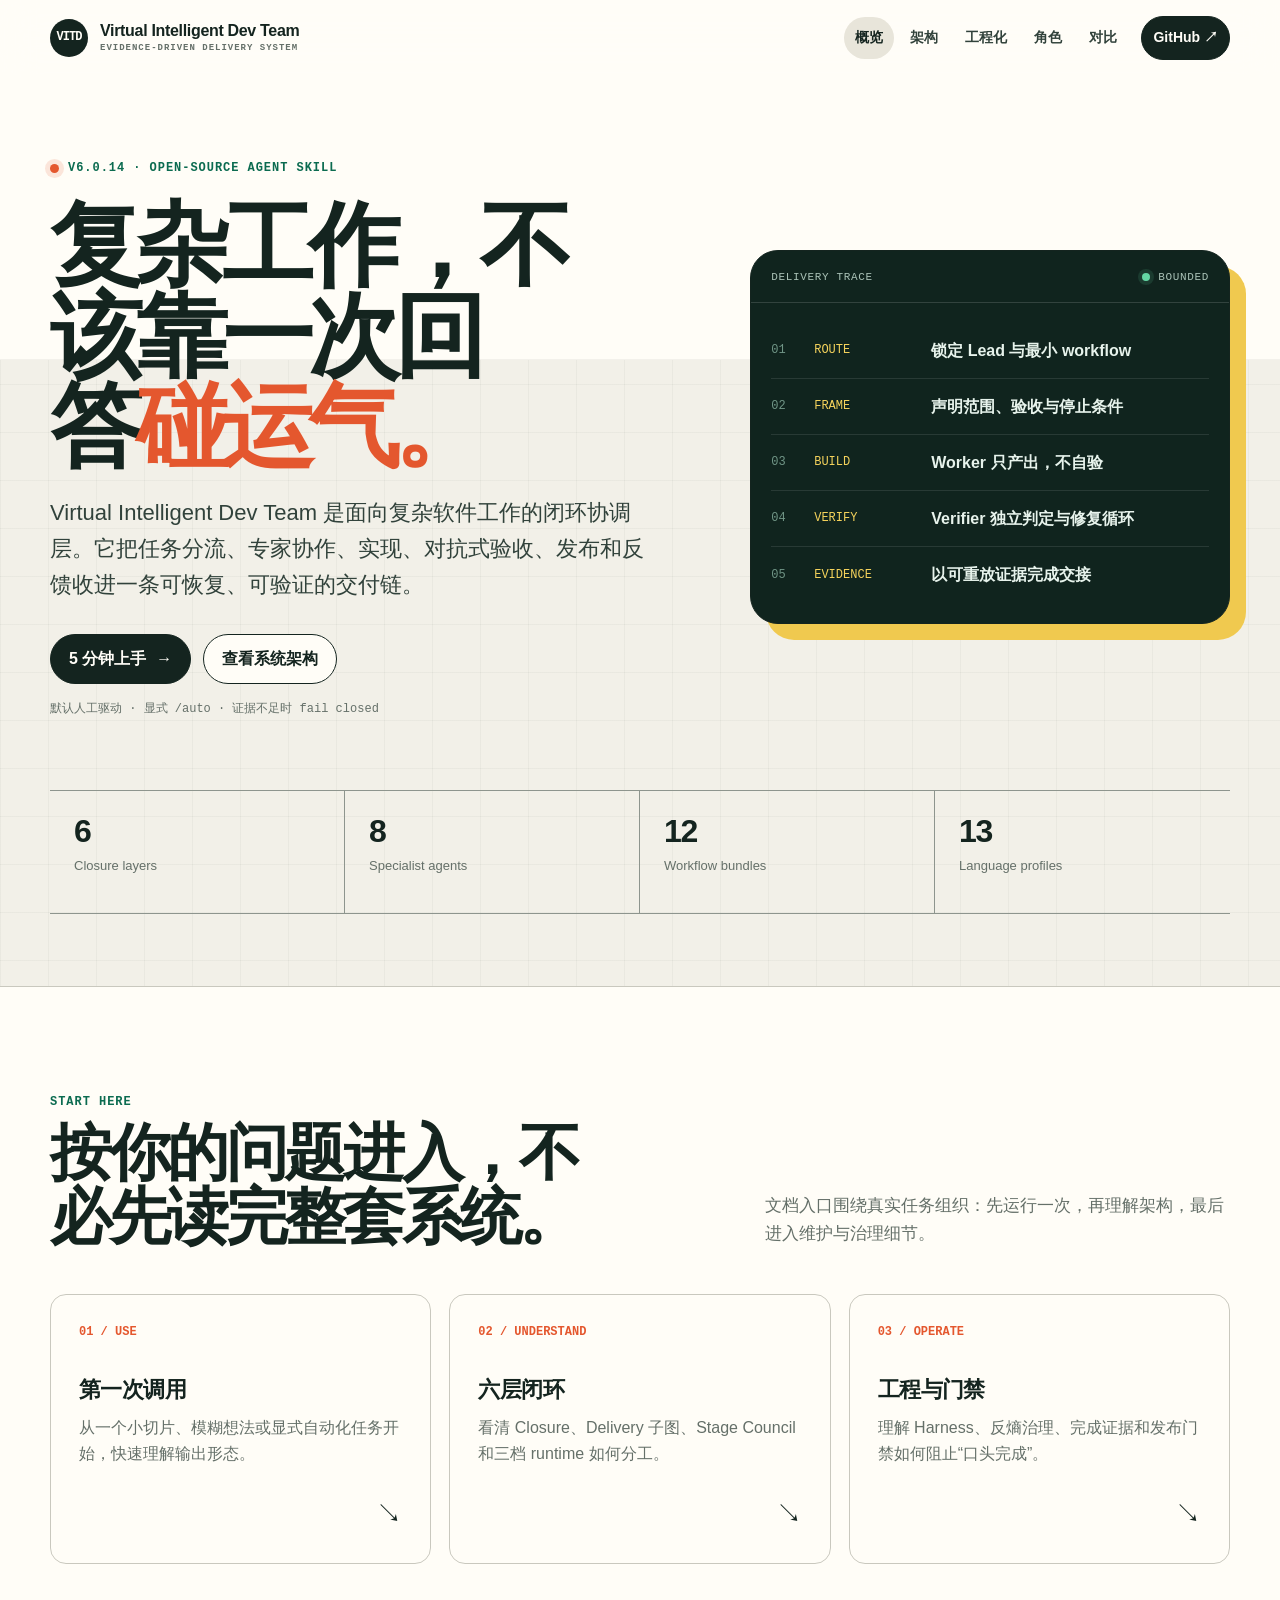
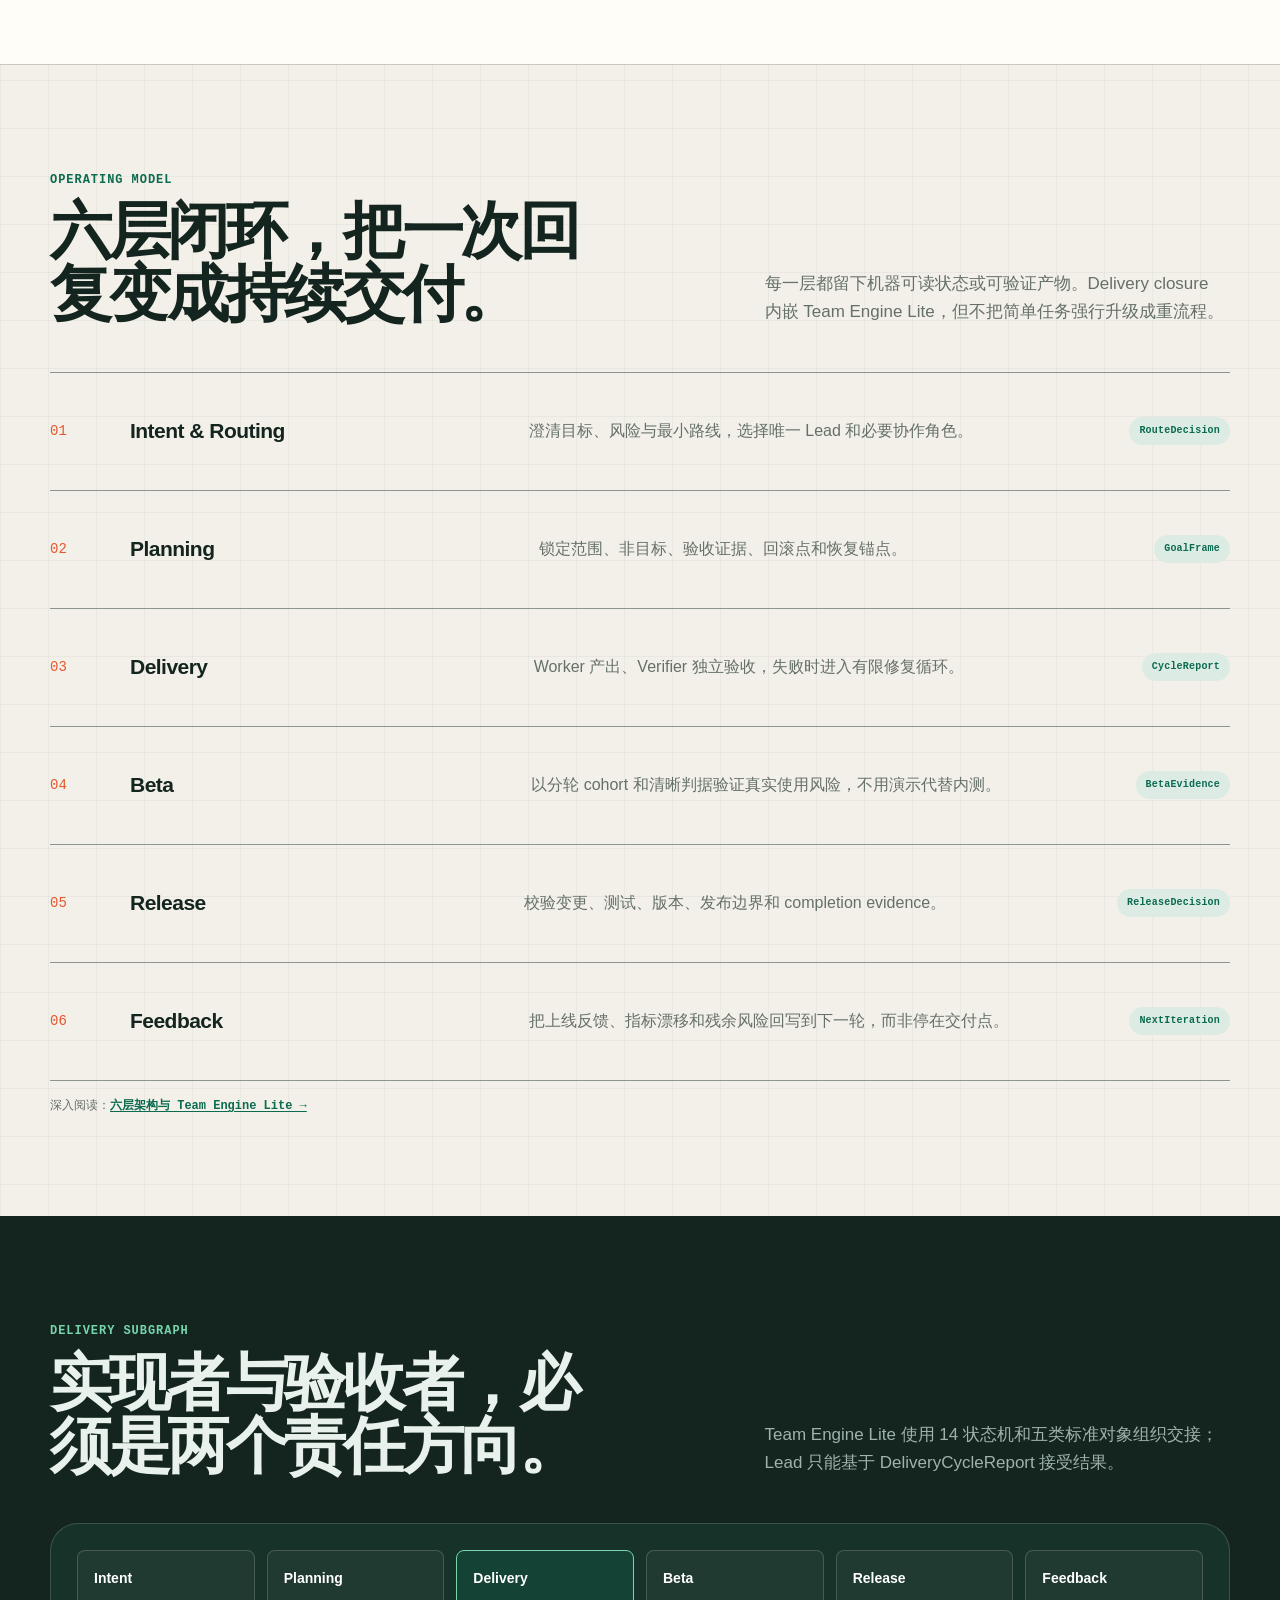
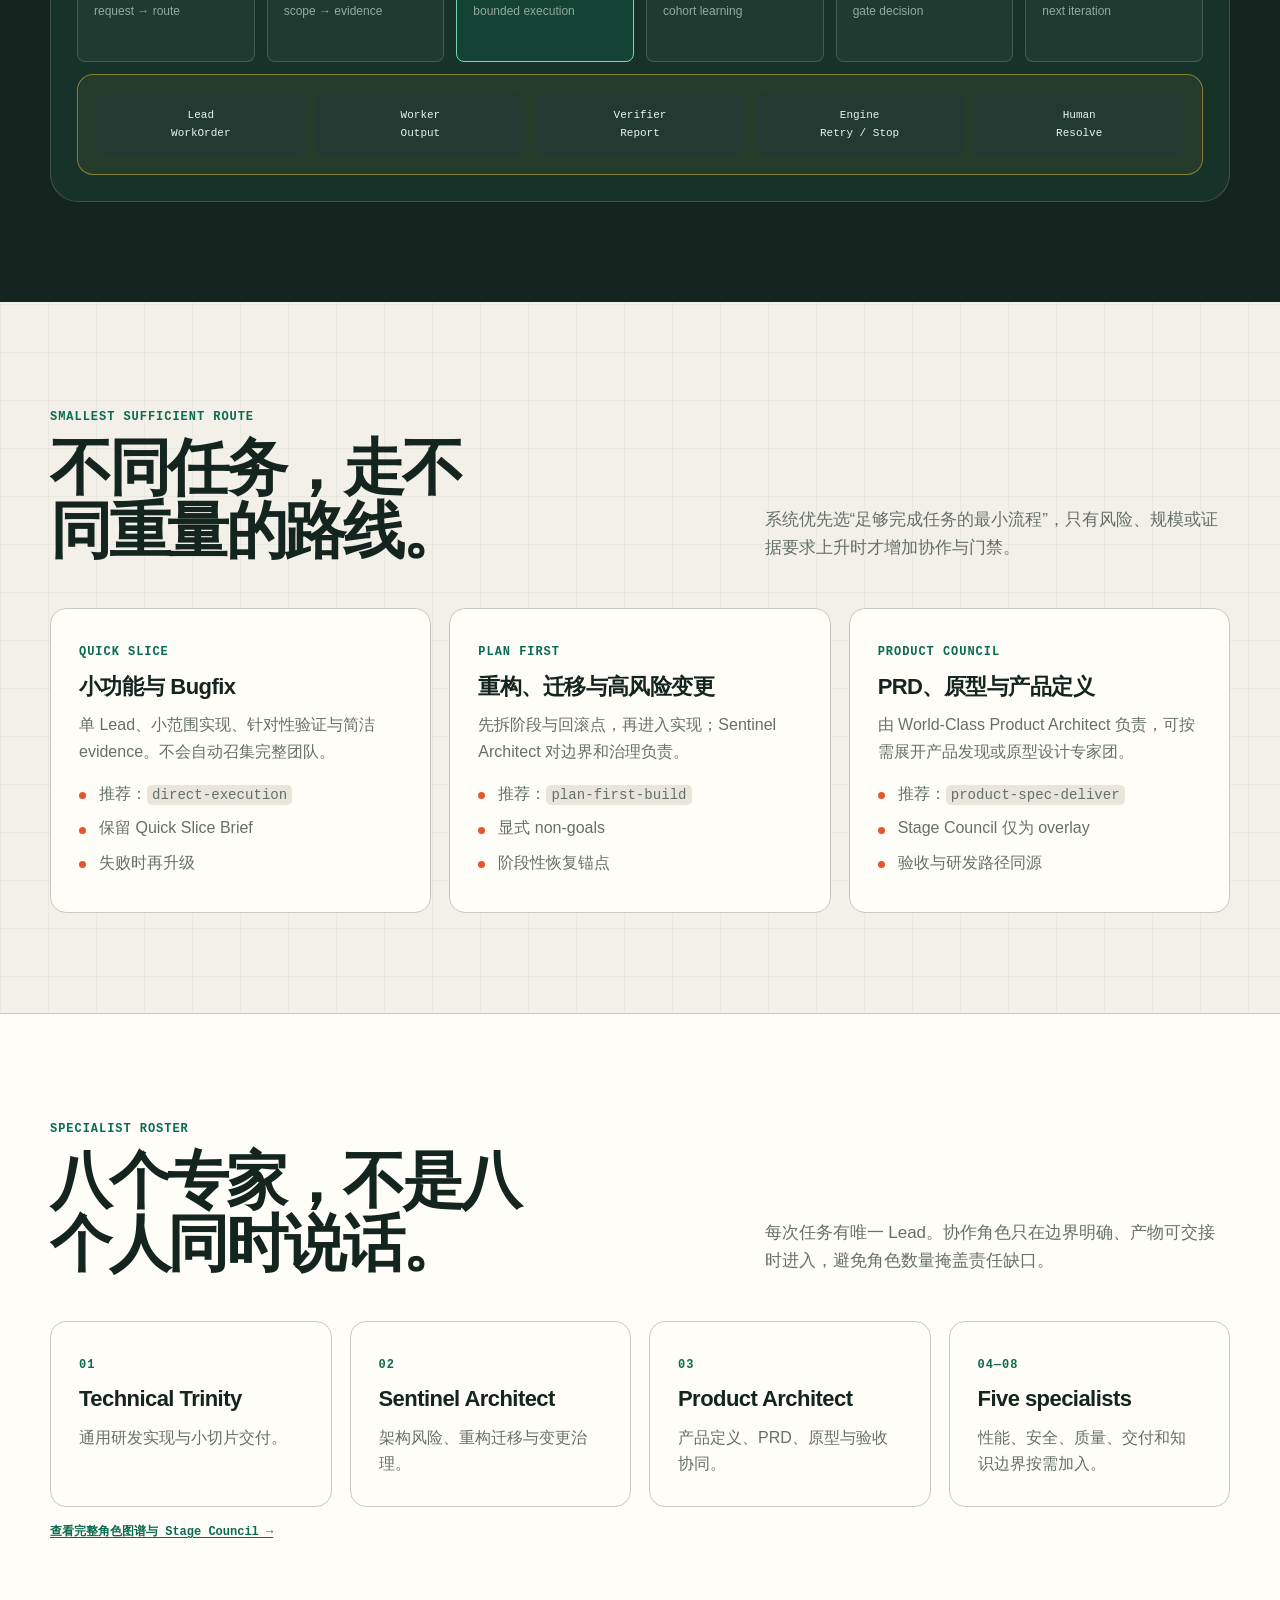
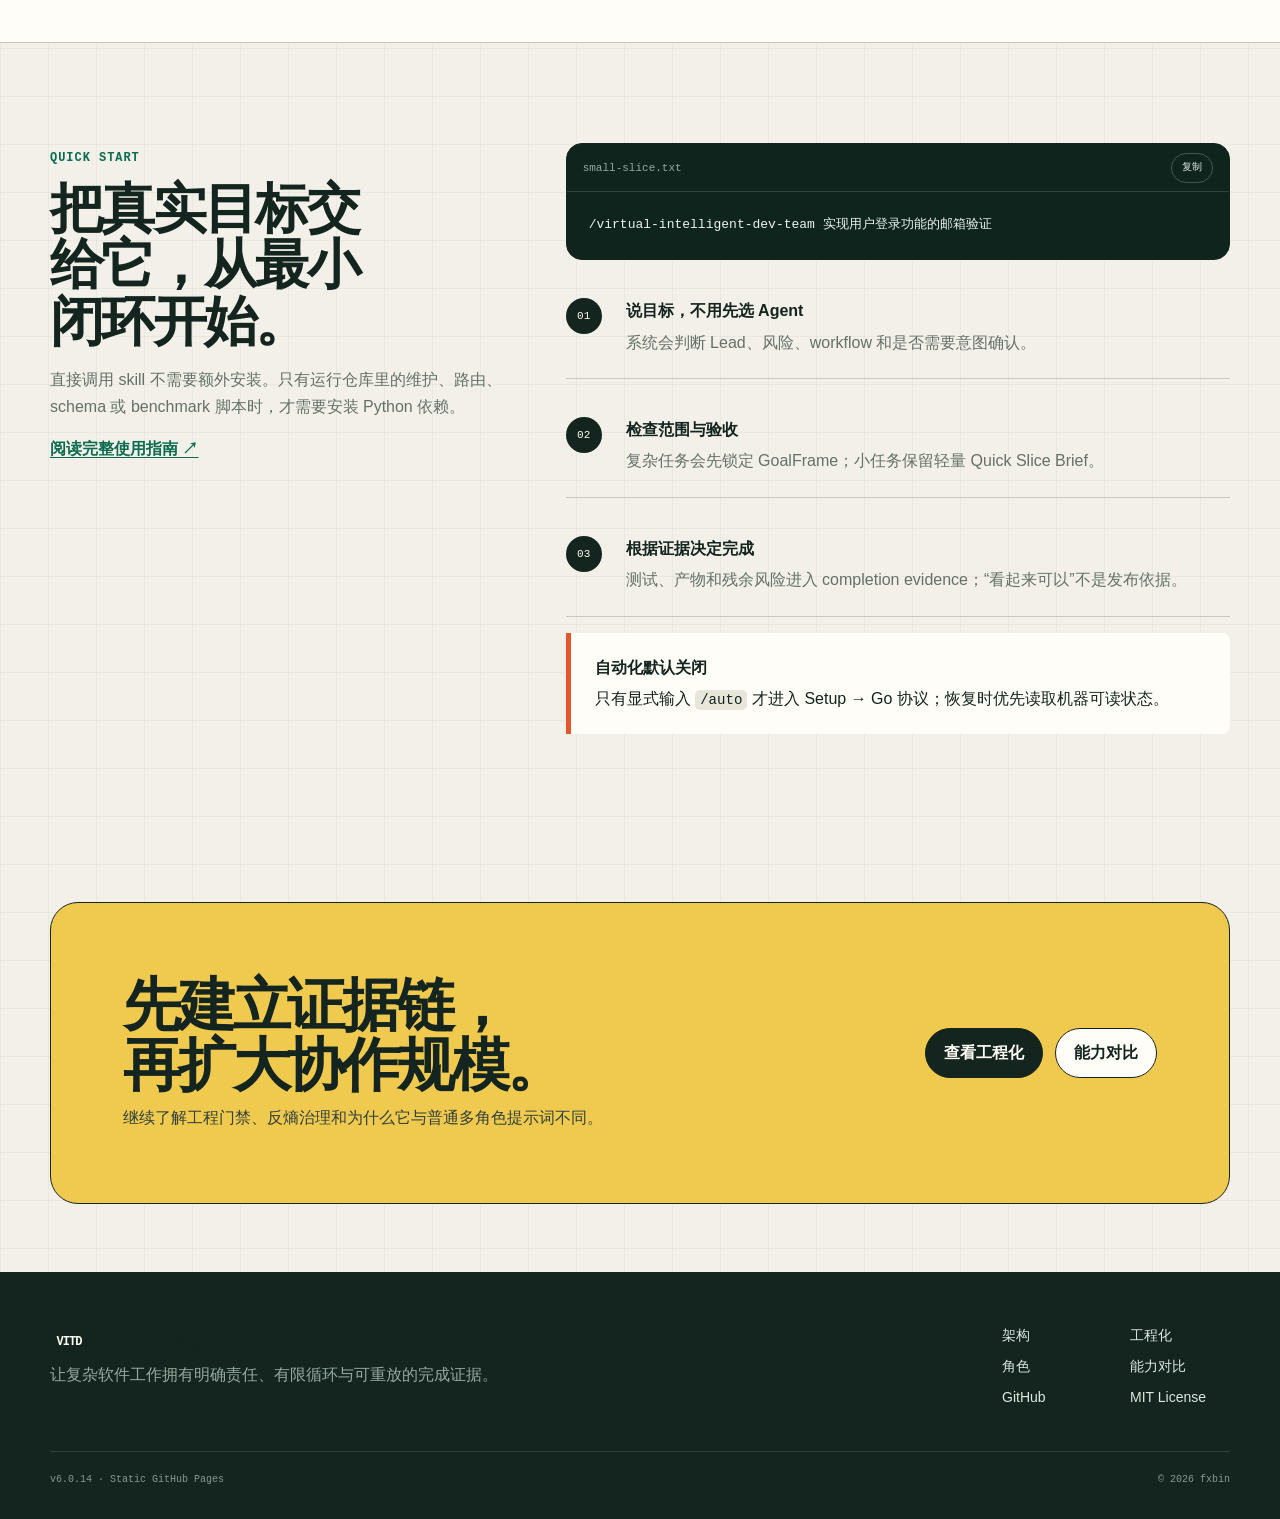
==== commit d4f721f8: "refactor(virtual-intelligent-dev-team): 状态目录收拢到 .vidt 单一根 将 15 个 .skill-* 状态目录统一收拢到 .vidt/ 下并去掉 skil" ====
--- a/docs/index.html
+++ b/docs/index.html
@@ -7,8 +7,8 @@
   <meta name="theme-color" content="#14241f">
   <title>Virtual Intelligent Dev Team — 复杂软件工作的闭环协调层</title>
   <link rel="icon" href="data:,">
-  <link rel="stylesheet" href="assets/site.css?v=v6.0.13">
-  <script src="assets/site.js?v=v6.0.13" defer></script>
+  <link rel="stylesheet" href="assets/site.css?v=v6.0.14">
+  <script src="assets/site.js?v=v6.0.14" defer></script>
 </head>
 <body>
   <a class="skip-link" href="#main-content">跳到主要内容</a>
@@ -37,7 +37,7 @@
       <div class="container">
         <div class="hero-grid">
           <div>
-            <p class="eyebrow">v6.0.13 · Open-source agent skill</p>
+            <p class="eyebrow">v6.0.14 · Open-source agent skill</p>
             <h1>复杂工作，不该靠一次回答<span class="accent-text">碰运气。</span></h1>
             <p class="lede">Virtual Intelligent Dev Team 是面向复杂软件工作的闭环协调层。它把任务分流、专家协作、实现、对抗式验收、发布和反馈收进一条可恢复、可验证的交付链。</p>
             <div class="hero-actions">
@@ -209,7 +209,7 @@
         <div class="footer-copy"><a class="brand" href="index.html"><span class="brand-mark">VITD</span><span>Virtual Intelligent Dev Team</span></a><p>让复杂软件工作拥有明确责任、有限循环与可重放的完成证据。</p></div>
         <nav class="footer-links" aria-label="页脚导航"><a href="architecture.html">架构</a><a href="engineering.html">工程化</a><a href="agents.html">角色</a><a href="matrix.html">能力对比</a><a href="https://github.com/fxbin/virtual-intelligent-dev-team">GitHub</a><a href="https://github.com/fxbin/virtual-intelligent-dev-team/blob/main/LICENSE">MIT License</a></nav>
       </div>
-      <div class="footer-bottom"><span>v6.0.13 · Static GitHub Pages</span><span>© <span data-current-year>2026</span> fxbin</span></div>
+      <div class="footer-bottom"><span>v6.0.14 · Static GitHub Pages</span><span>© <span data-current-year>2026</span> fxbin</span></div>
     </div>
   </footer>
 </body>
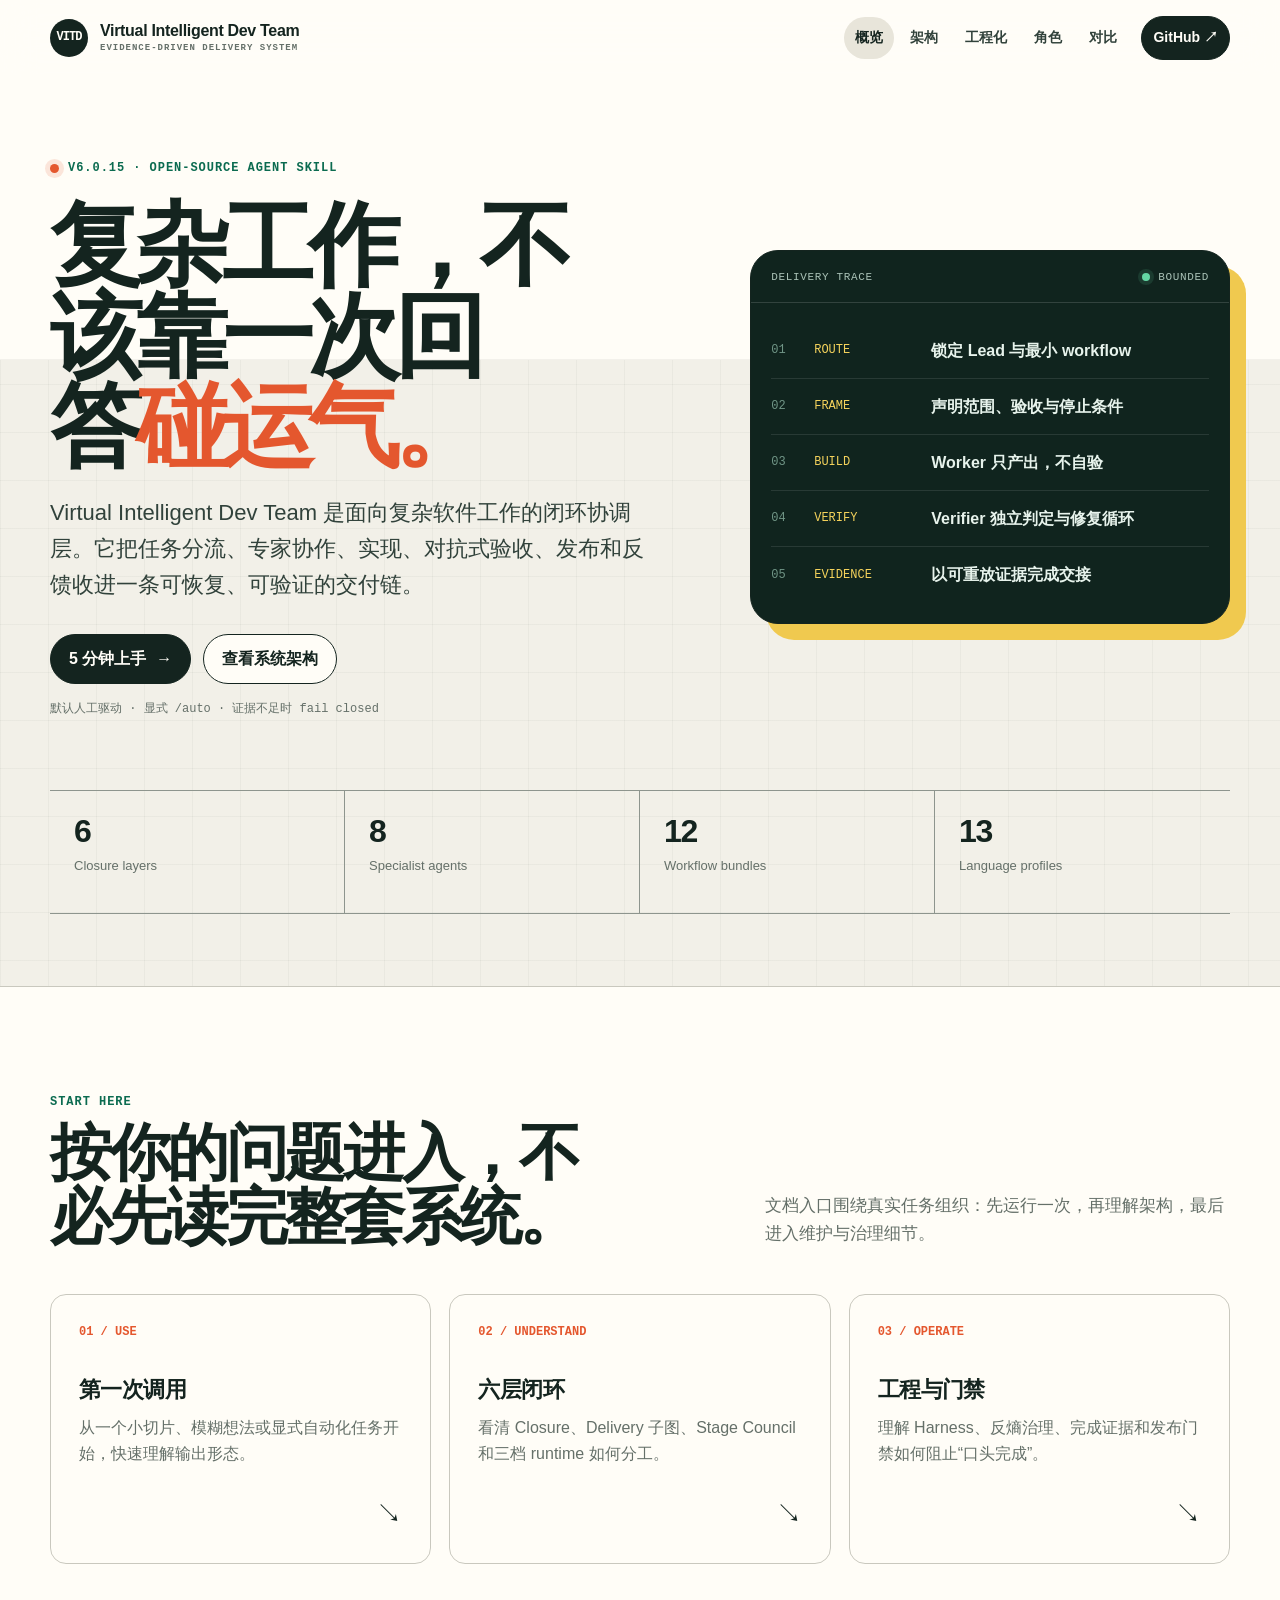
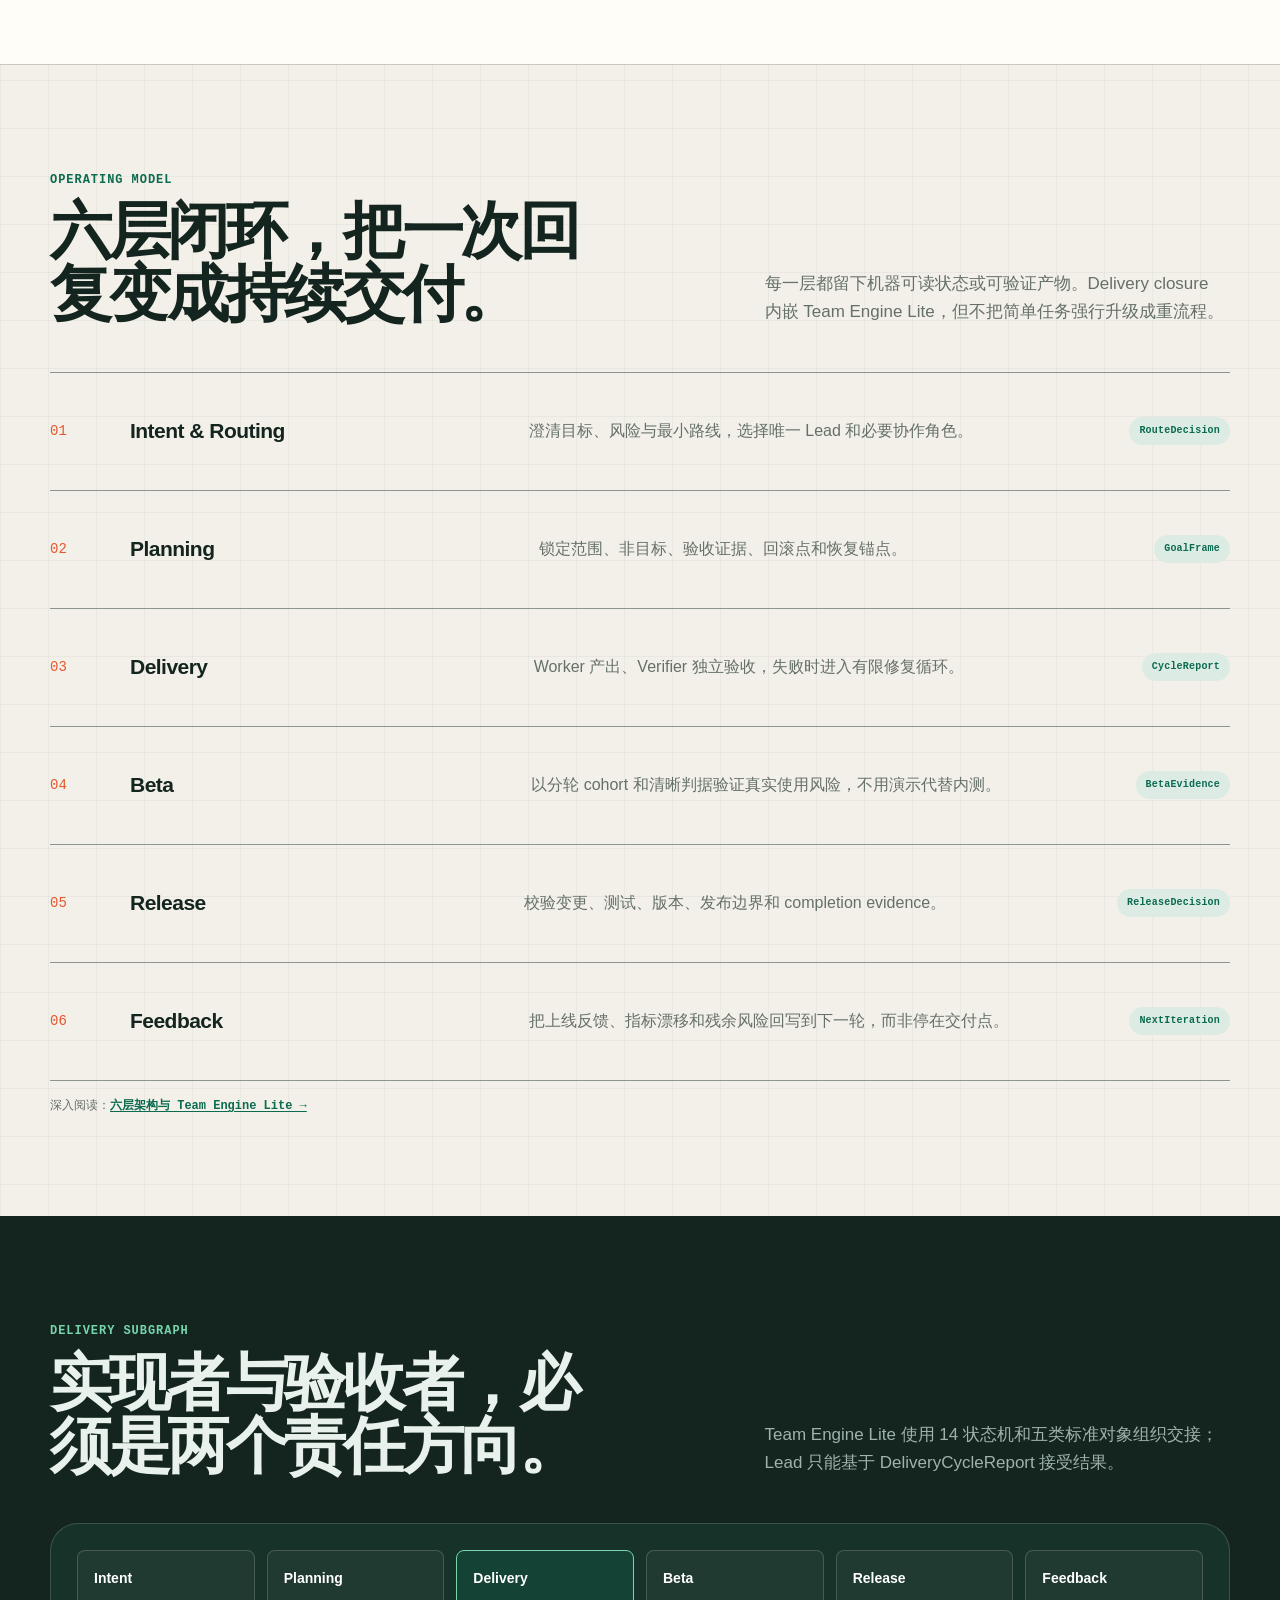
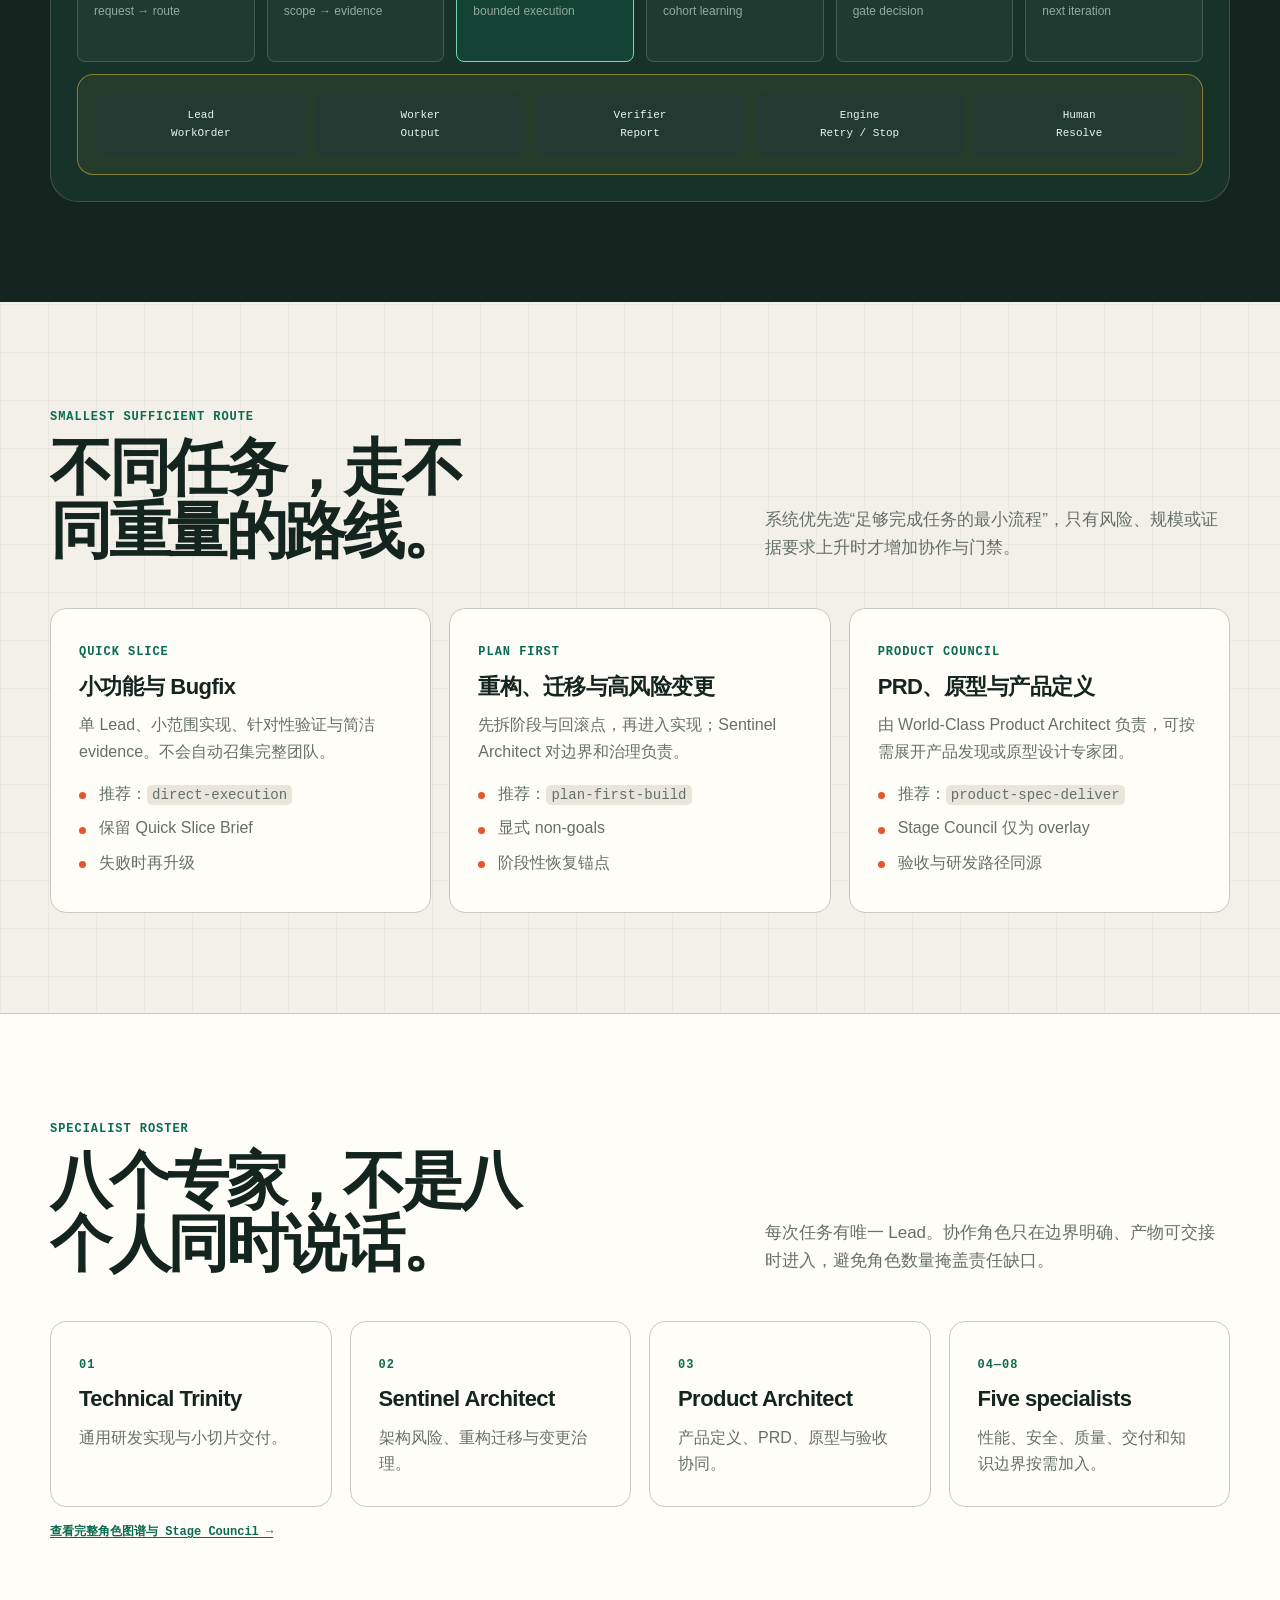
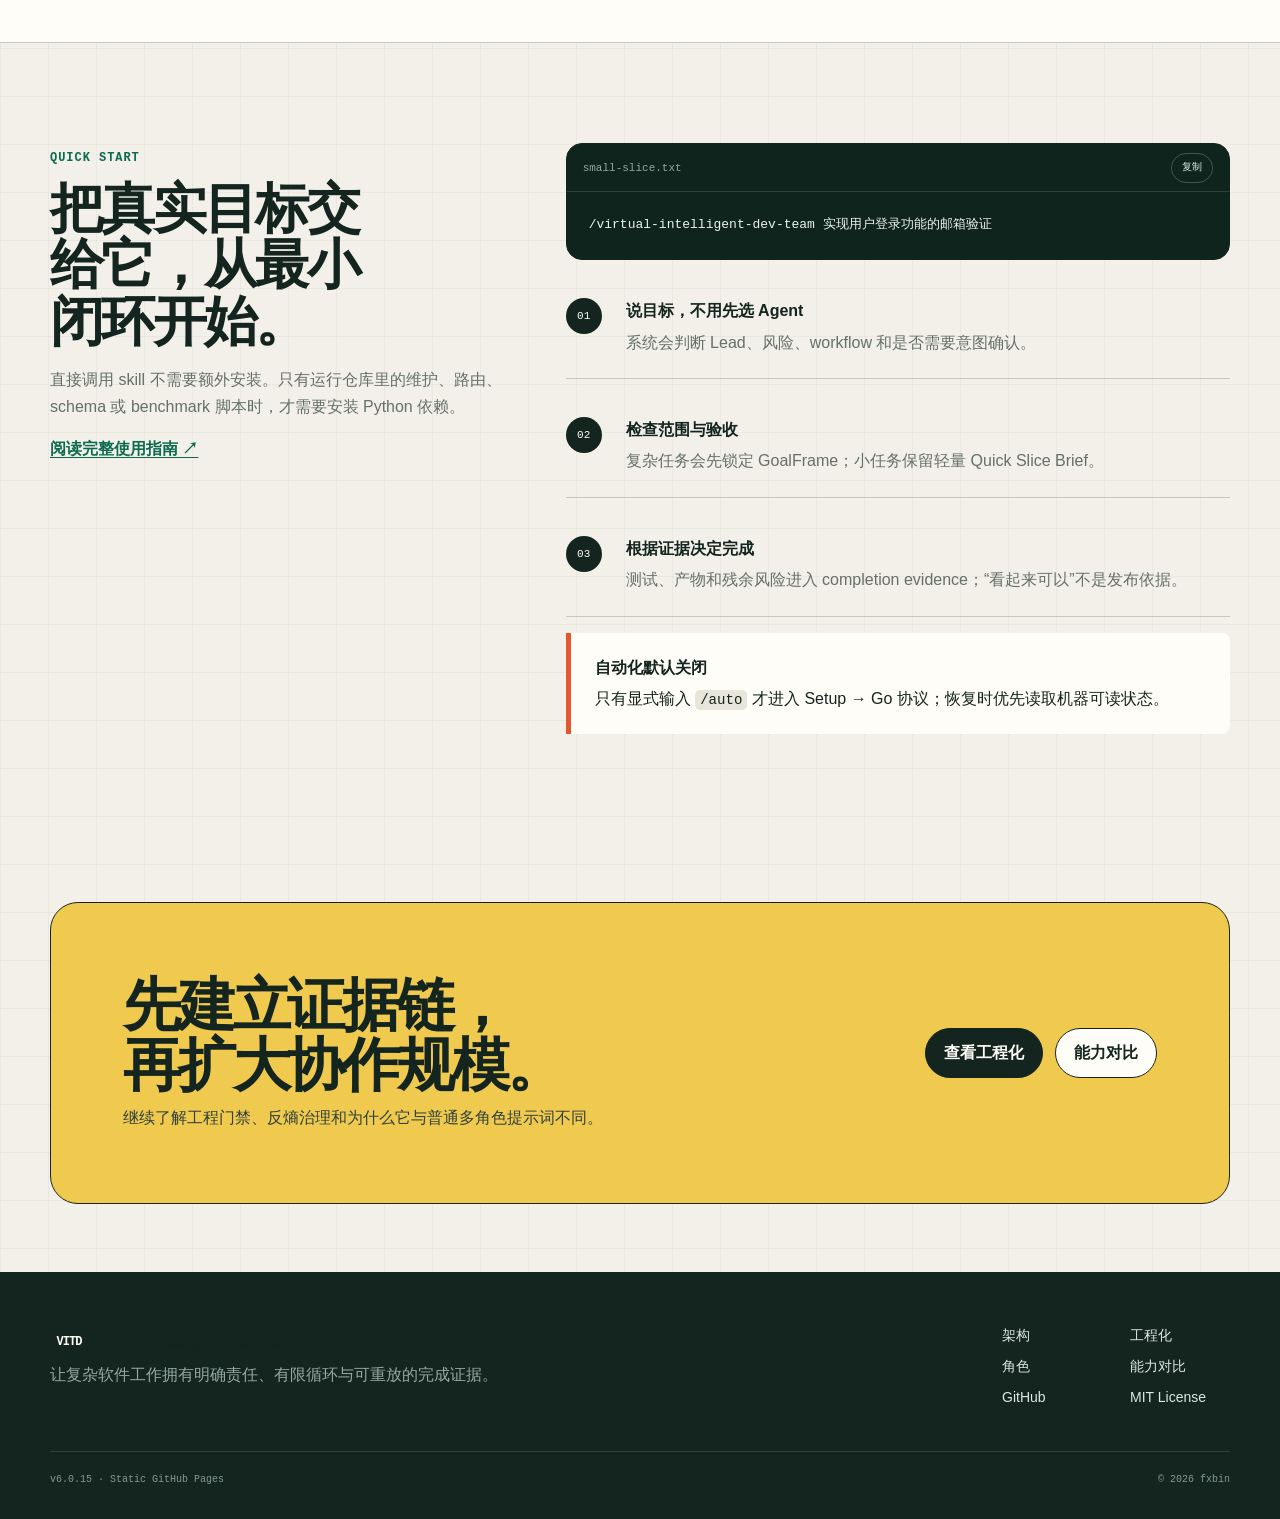
==== commit 1ea1e460: "feat(virtual-intelligent-dev-team): worktree 判断改为关键词初筛加运行时语义复核 routing-rules 扩充 worktree 触发词，新增同时推进、" ====
--- a/docs/index.html
+++ b/docs/index.html
@@ -7,8 +7,8 @@
   <meta name="theme-color" content="#14241f">
   <title>Virtual Intelligent Dev Team — 复杂软件工作的闭环协调层</title>
   <link rel="icon" href="data:,">
-  <link rel="stylesheet" href="assets/site.css?v=v6.0.14">
-  <script src="assets/site.js?v=v6.0.14" defer></script>
+  <link rel="stylesheet" href="assets/site.css?v=v6.0.15">
+  <script src="assets/site.js?v=v6.0.15" defer></script>
 </head>
 <body>
   <a class="skip-link" href="#main-content">跳到主要内容</a>
@@ -37,7 +37,7 @@
       <div class="container">
         <div class="hero-grid">
           <div>
-            <p class="eyebrow">v6.0.14 · Open-source agent skill</p>
+            <p class="eyebrow">v6.0.15 · Open-source agent skill</p>
             <h1>复杂工作，不该靠一次回答<span class="accent-text">碰运气。</span></h1>
             <p class="lede">Virtual Intelligent Dev Team 是面向复杂软件工作的闭环协调层。它把任务分流、专家协作、实现、对抗式验收、发布和反馈收进一条可恢复、可验证的交付链。</p>
             <div class="hero-actions">
@@ -209,7 +209,7 @@
         <div class="footer-copy"><a class="brand" href="index.html"><span class="brand-mark">VITD</span><span>Virtual Intelligent Dev Team</span></a><p>让复杂软件工作拥有明确责任、有限循环与可重放的完成证据。</p></div>
         <nav class="footer-links" aria-label="页脚导航"><a href="architecture.html">架构</a><a href="engineering.html">工程化</a><a href="agents.html">角色</a><a href="matrix.html">能力对比</a><a href="https://github.com/fxbin/virtual-intelligent-dev-team">GitHub</a><a href="https://github.com/fxbin/virtual-intelligent-dev-team/blob/main/LICENSE">MIT License</a></nav>
       </div>
-      <div class="footer-bottom"><span>v6.0.14 · Static GitHub Pages</span><span>© <span data-current-year>2026</span> fxbin</span></div>
+      <div class="footer-bottom"><span>v6.0.15 · Static GitHub Pages</span><span>© <span data-current-year>2026</span> fxbin</span></div>
     </div>
   </footer>
 </body>
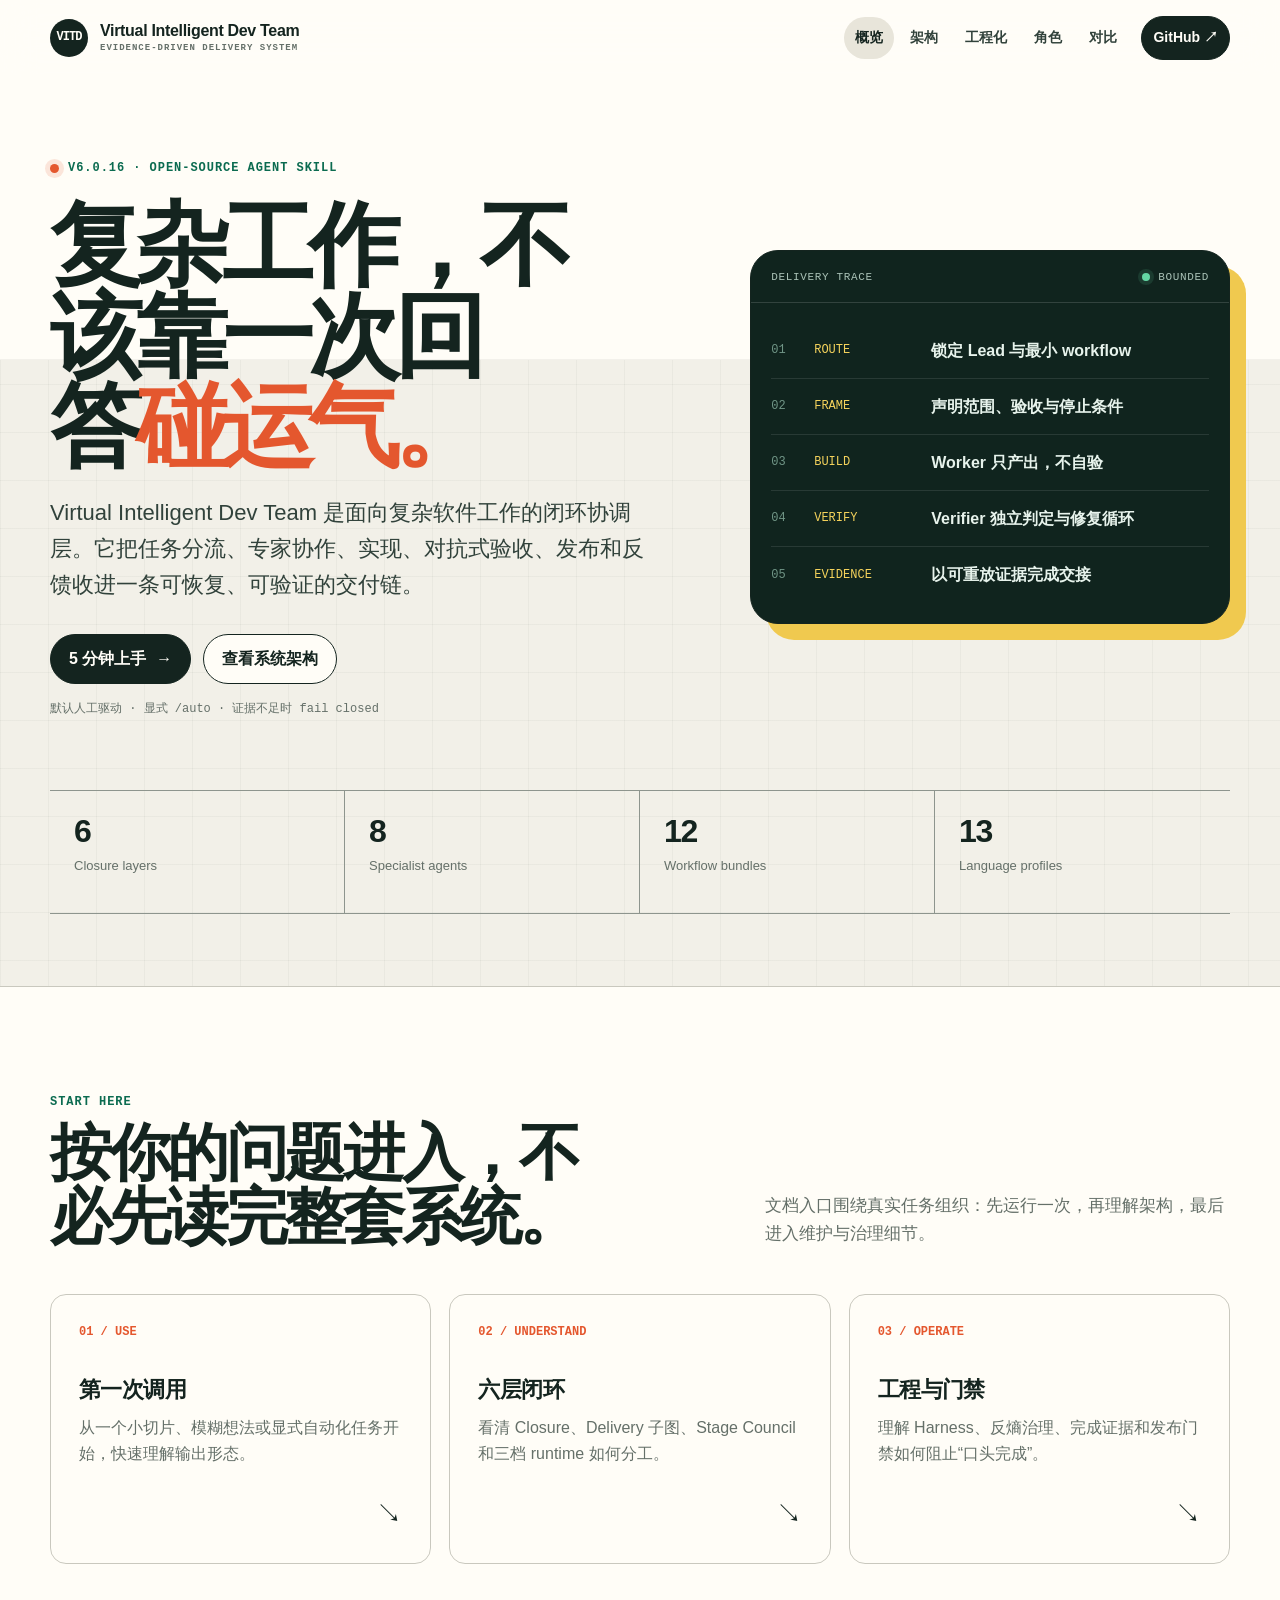
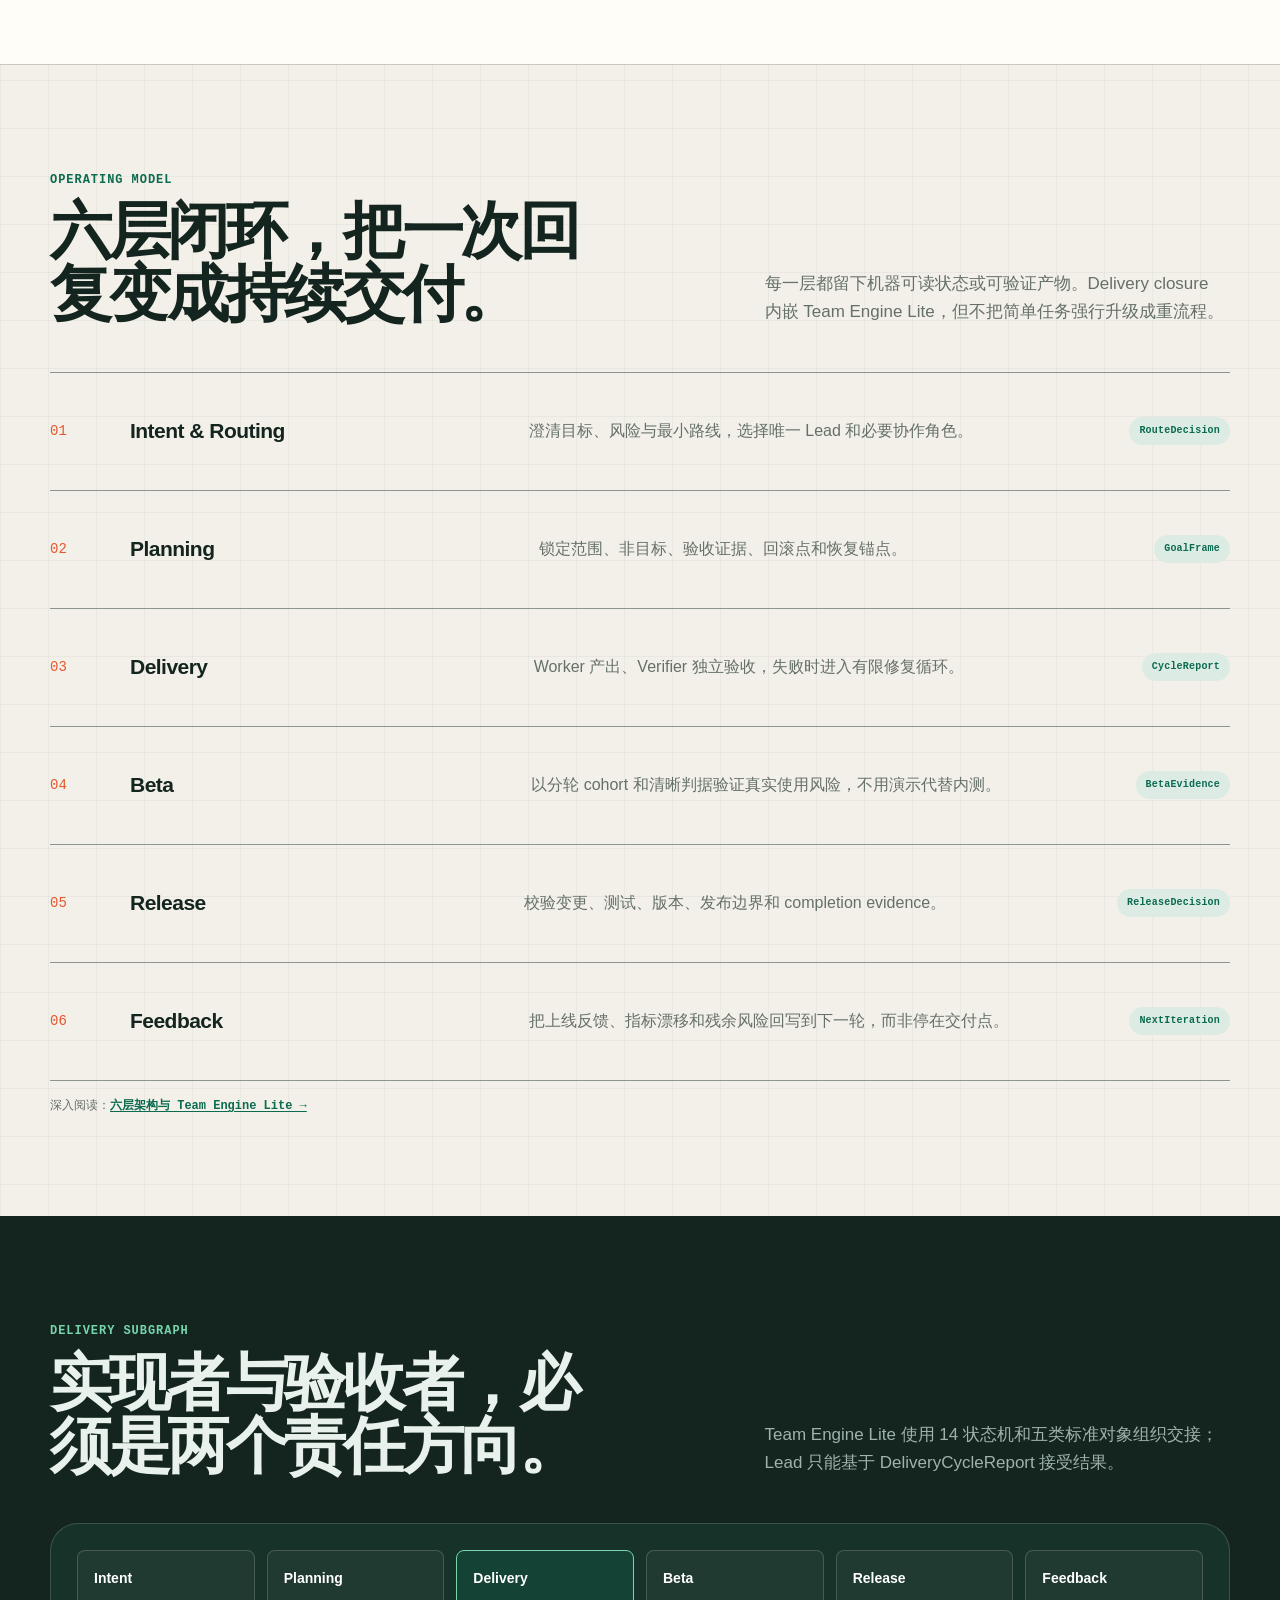
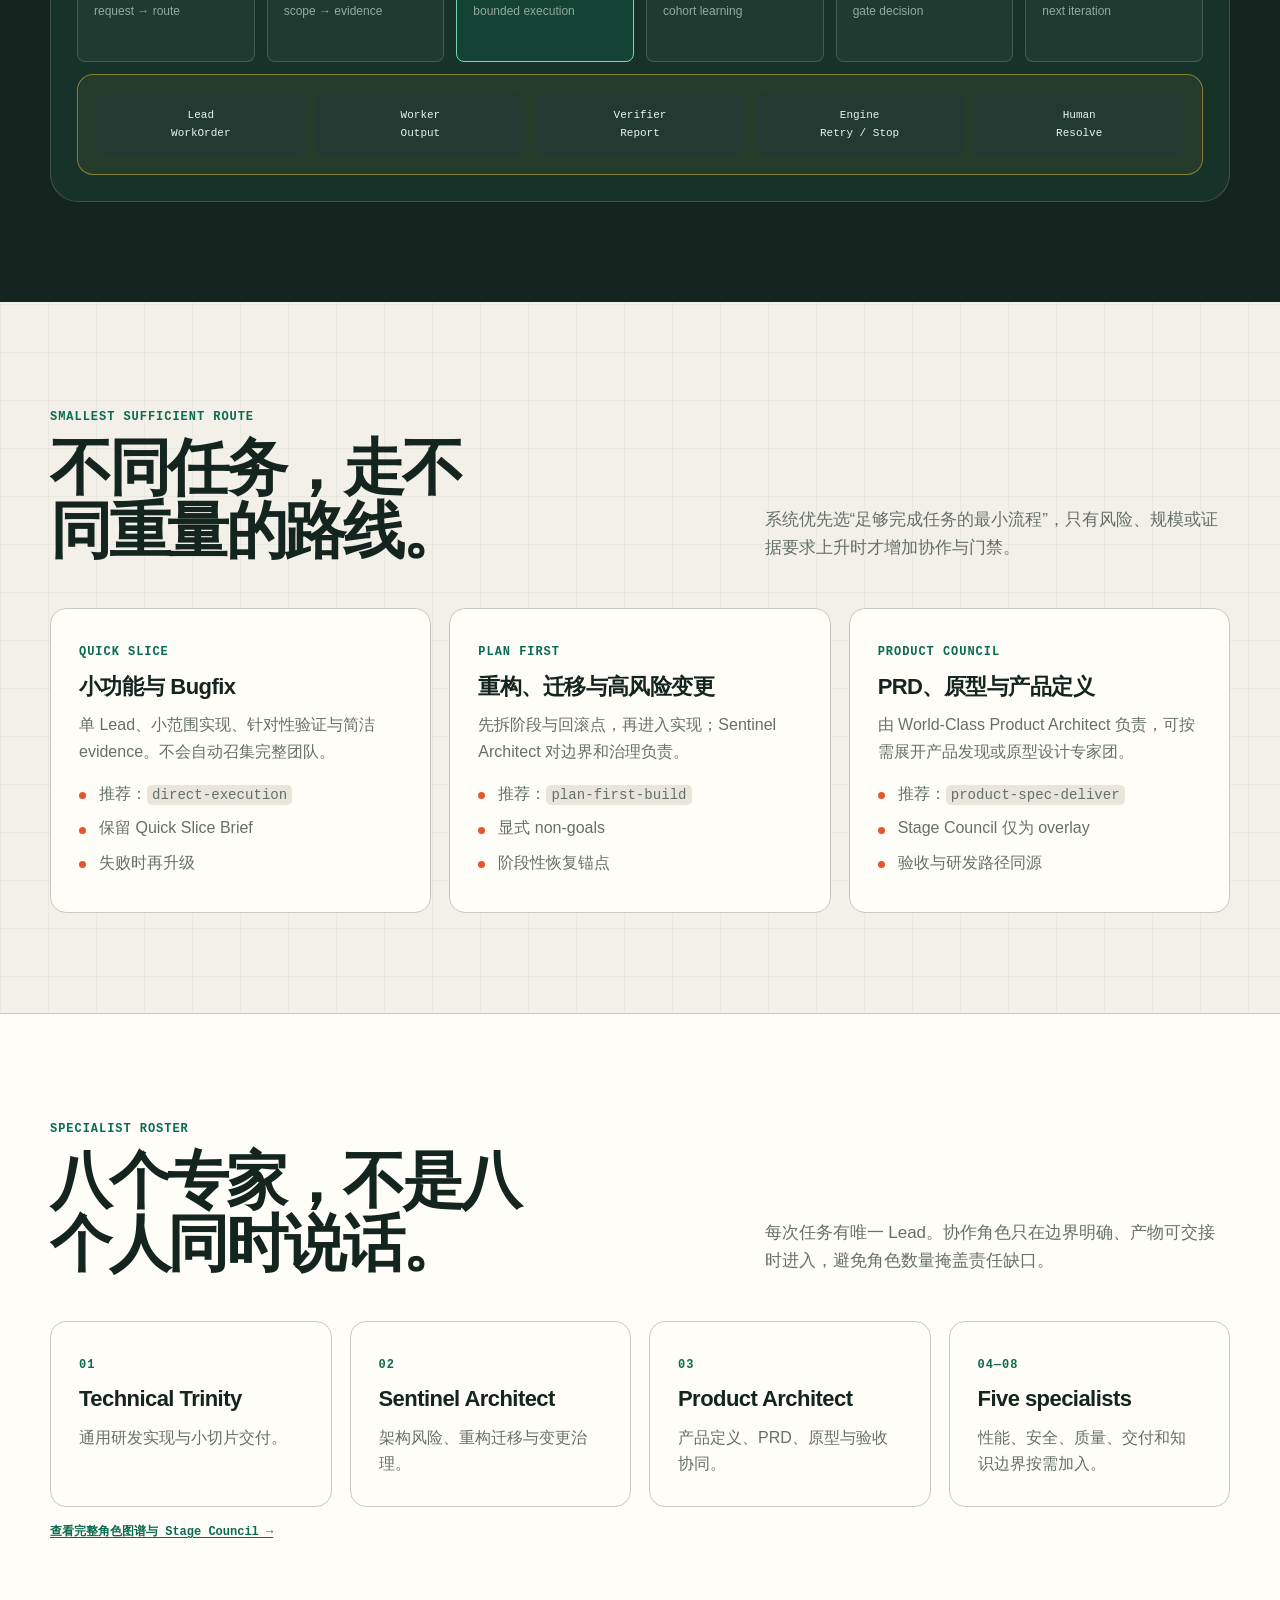
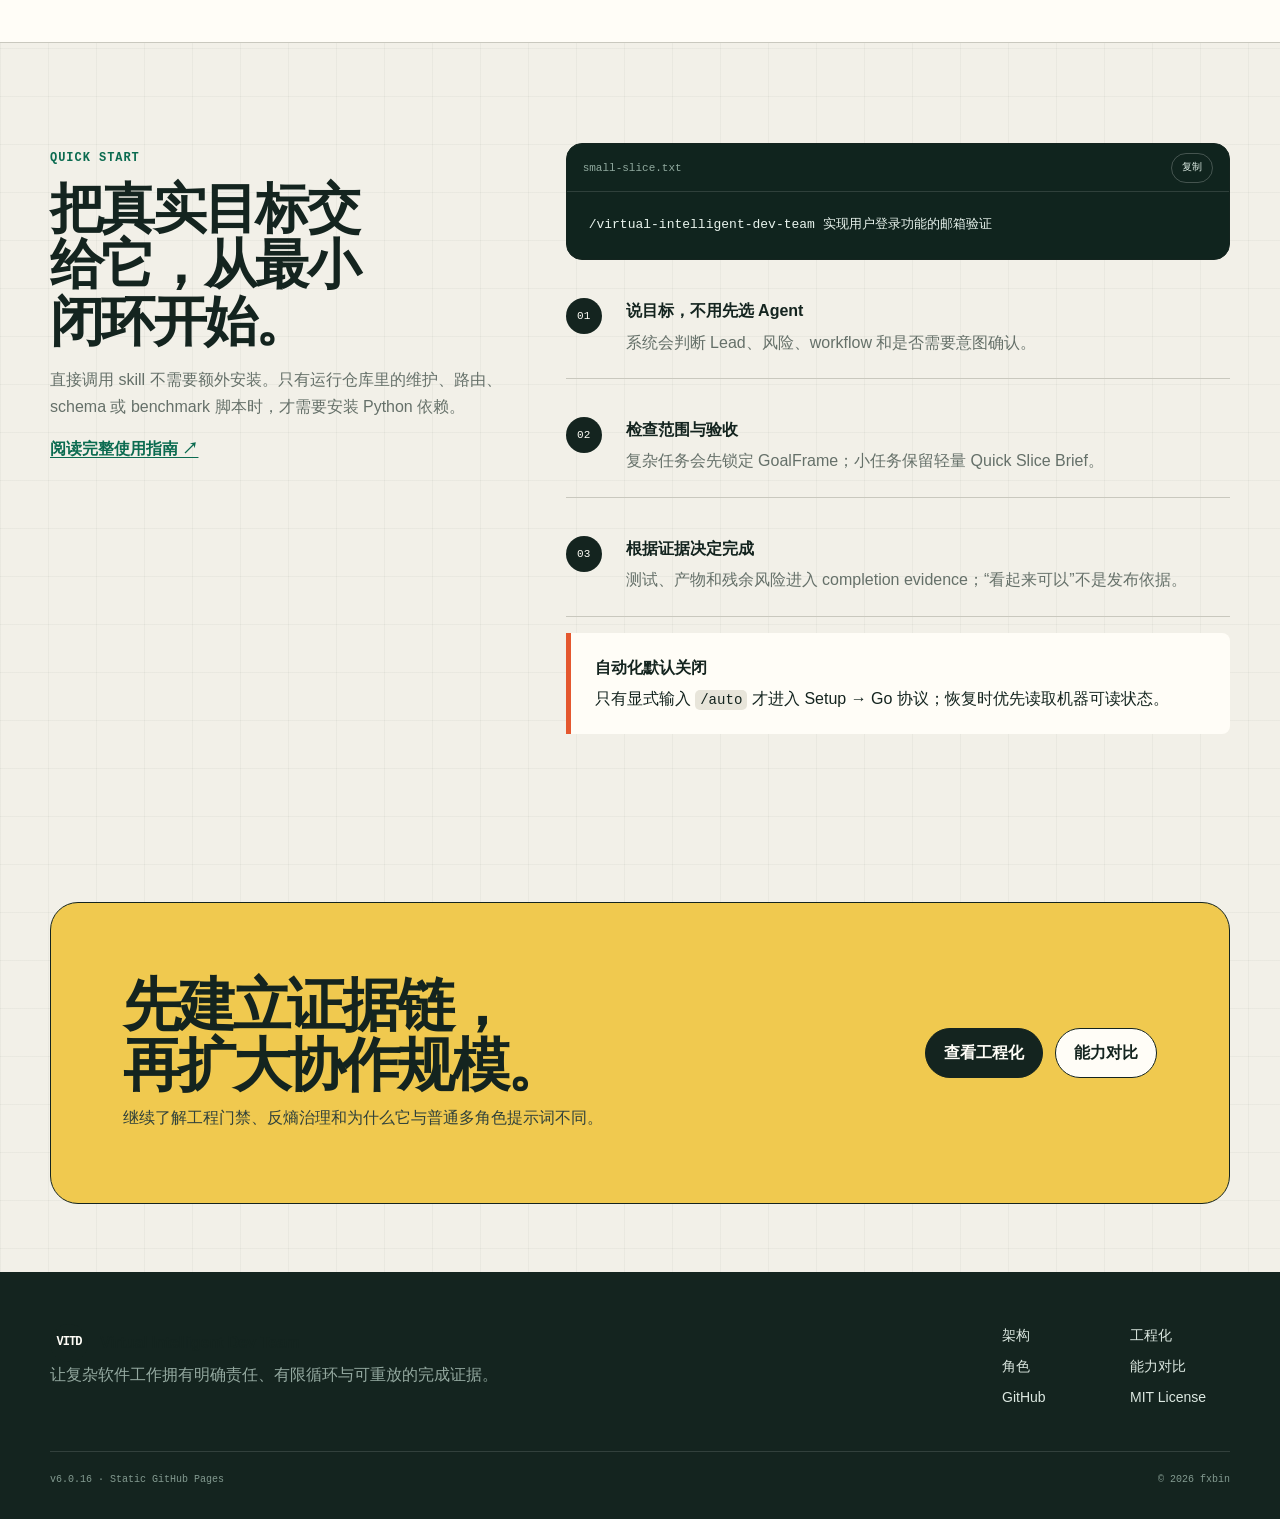
==== commit b52bf435: "fix(virtual-intelligent-dev-team): 修复 eval 断言与激活条件并补齐证据路径 track_debt 默认证据路径由 .vidt/handoff 改为 .vidt/" ====
--- a/docs/index.html
+++ b/docs/index.html
@@ -7,8 +7,8 @@
   <meta name="theme-color" content="#14241f">
   <title>Virtual Intelligent Dev Team — 复杂软件工作的闭环协调层</title>
   <link rel="icon" href="data:,">
-  <link rel="stylesheet" href="assets/site.css?v=v6.0.15">
-  <script src="assets/site.js?v=v6.0.15" defer></script>
+  <link rel="stylesheet" href="assets/site.css?v=v6.0.16">
+  <script src="assets/site.js?v=v6.0.16" defer></script>
 </head>
 <body>
   <a class="skip-link" href="#main-content">跳到主要内容</a>
@@ -37,7 +37,7 @@
       <div class="container">
         <div class="hero-grid">
           <div>
-            <p class="eyebrow">v6.0.15 · Open-source agent skill</p>
+            <p class="eyebrow">v6.0.16 · Open-source agent skill</p>
             <h1>复杂工作，不该靠一次回答<span class="accent-text">碰运气。</span></h1>
             <p class="lede">Virtual Intelligent Dev Team 是面向复杂软件工作的闭环协调层。它把任务分流、专家协作、实现、对抗式验收、发布和反馈收进一条可恢复、可验证的交付链。</p>
             <div class="hero-actions">
@@ -209,7 +209,7 @@
         <div class="footer-copy"><a class="brand" href="index.html"><span class="brand-mark">VITD</span><span>Virtual Intelligent Dev Team</span></a><p>让复杂软件工作拥有明确责任、有限循环与可重放的完成证据。</p></div>
         <nav class="footer-links" aria-label="页脚导航"><a href="architecture.html">架构</a><a href="engineering.html">工程化</a><a href="agents.html">角色</a><a href="matrix.html">能力对比</a><a href="https://github.com/fxbin/virtual-intelligent-dev-team">GitHub</a><a href="https://github.com/fxbin/virtual-intelligent-dev-team/blob/main/LICENSE">MIT License</a></nav>
       </div>
-      <div class="footer-bottom"><span>v6.0.15 · Static GitHub Pages</span><span>© <span data-current-year>2026</span> fxbin</span></div>
+      <div class="footer-bottom"><span>v6.0.16 · Static GitHub Pages</span><span>© <span data-current-year>2026</span> fxbin</span></div>
     </div>
   </footer>
 </body>
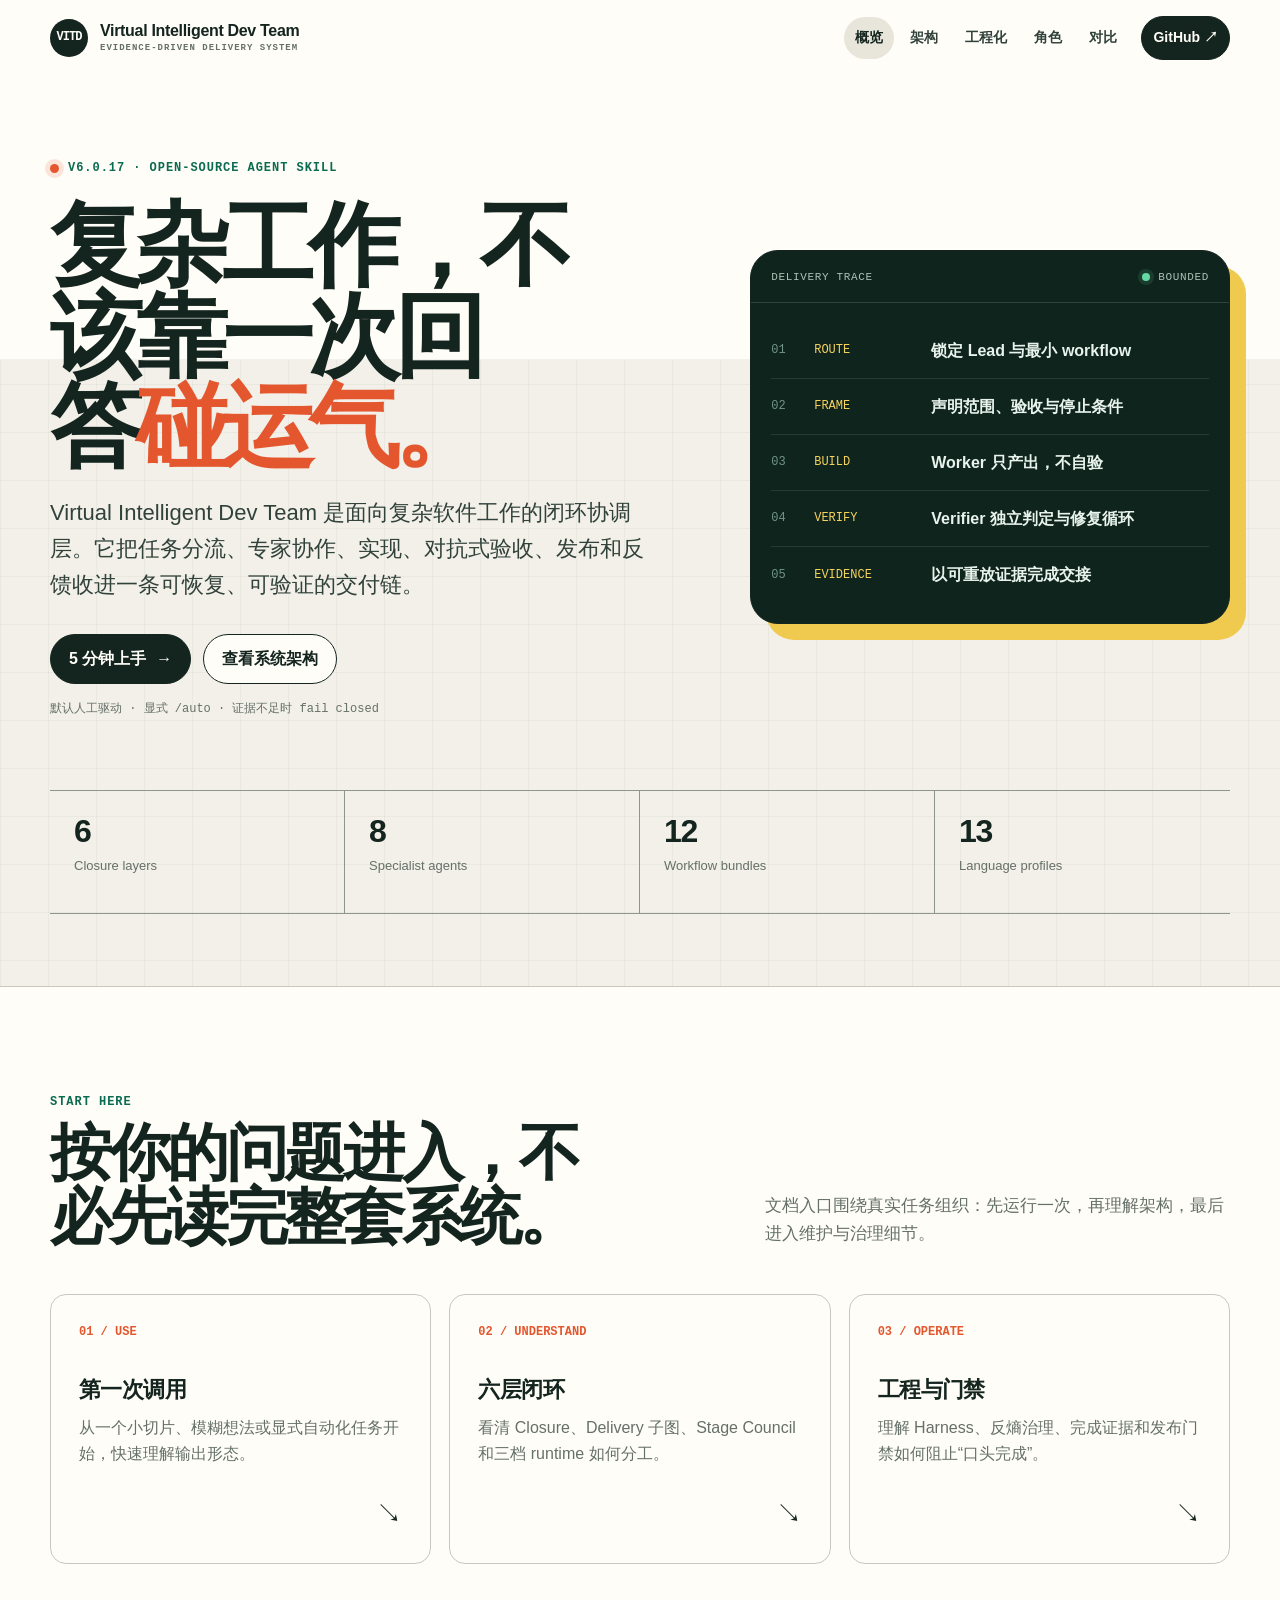
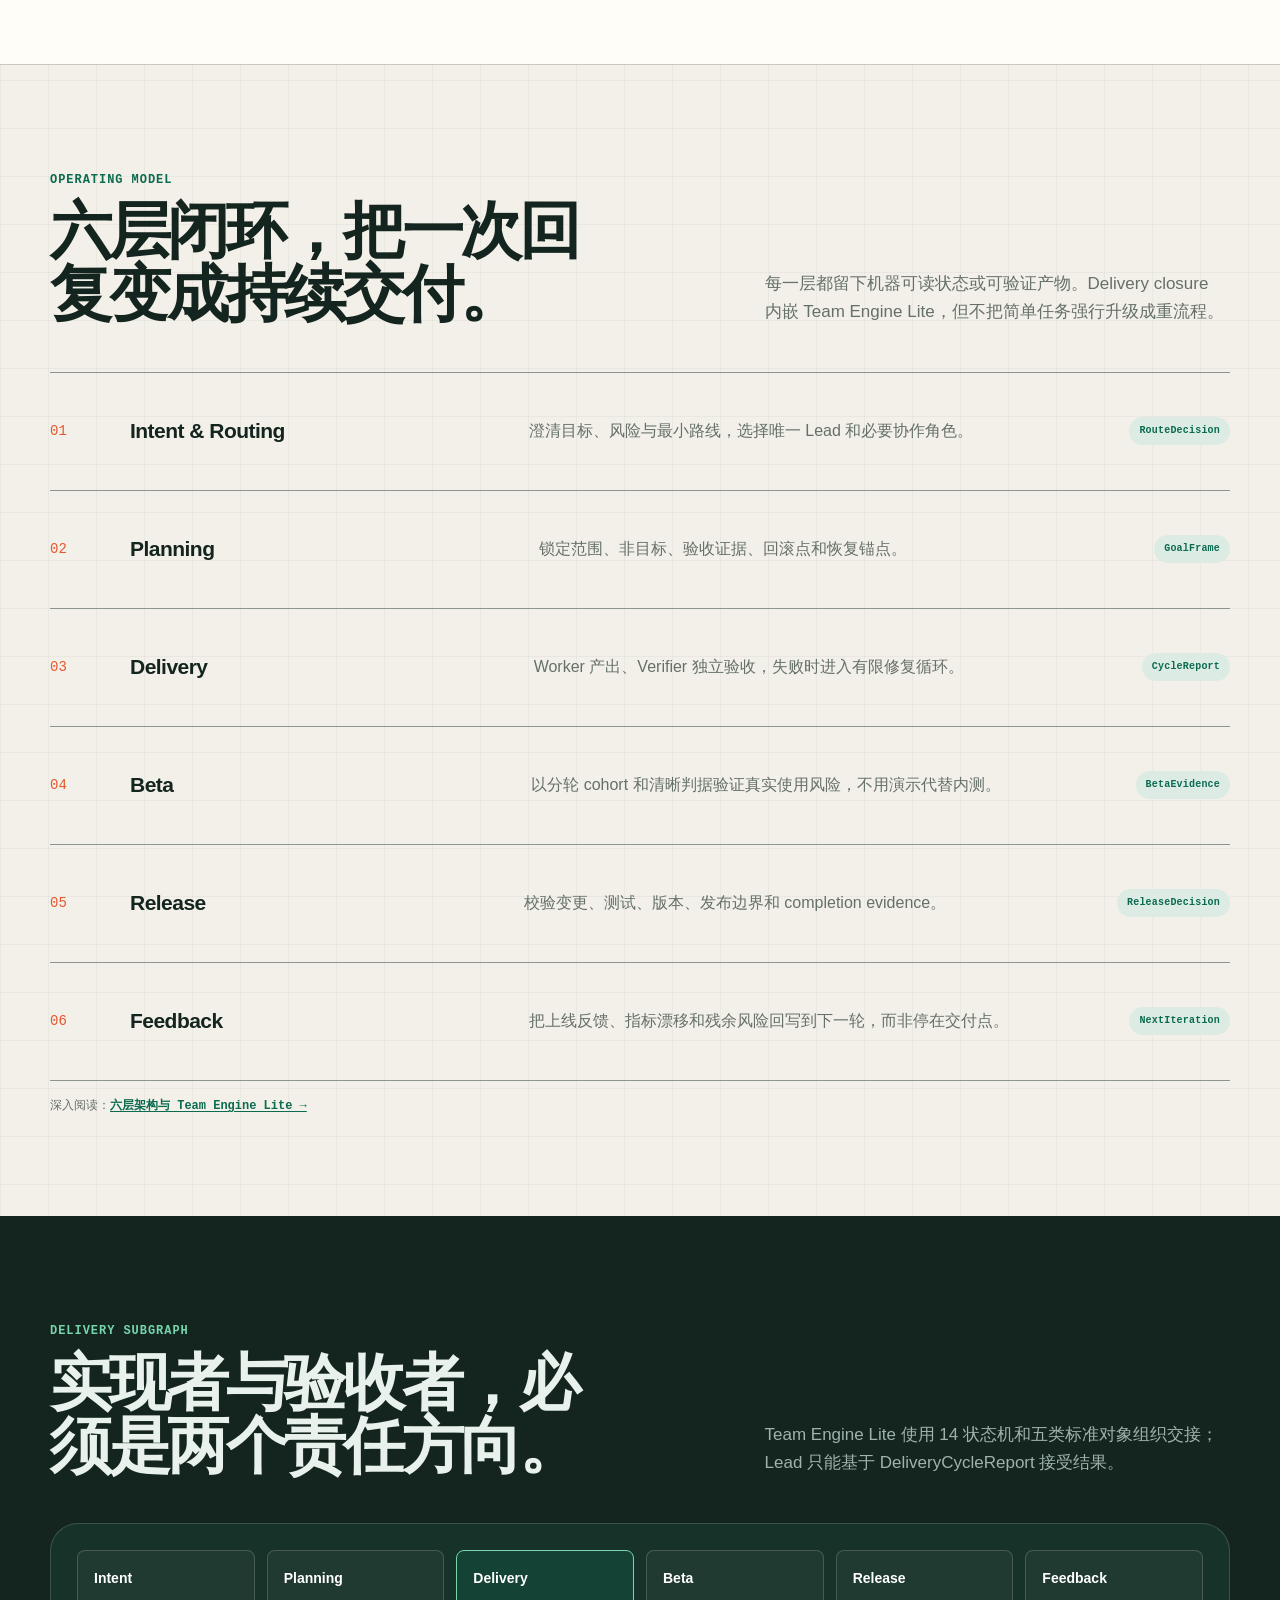
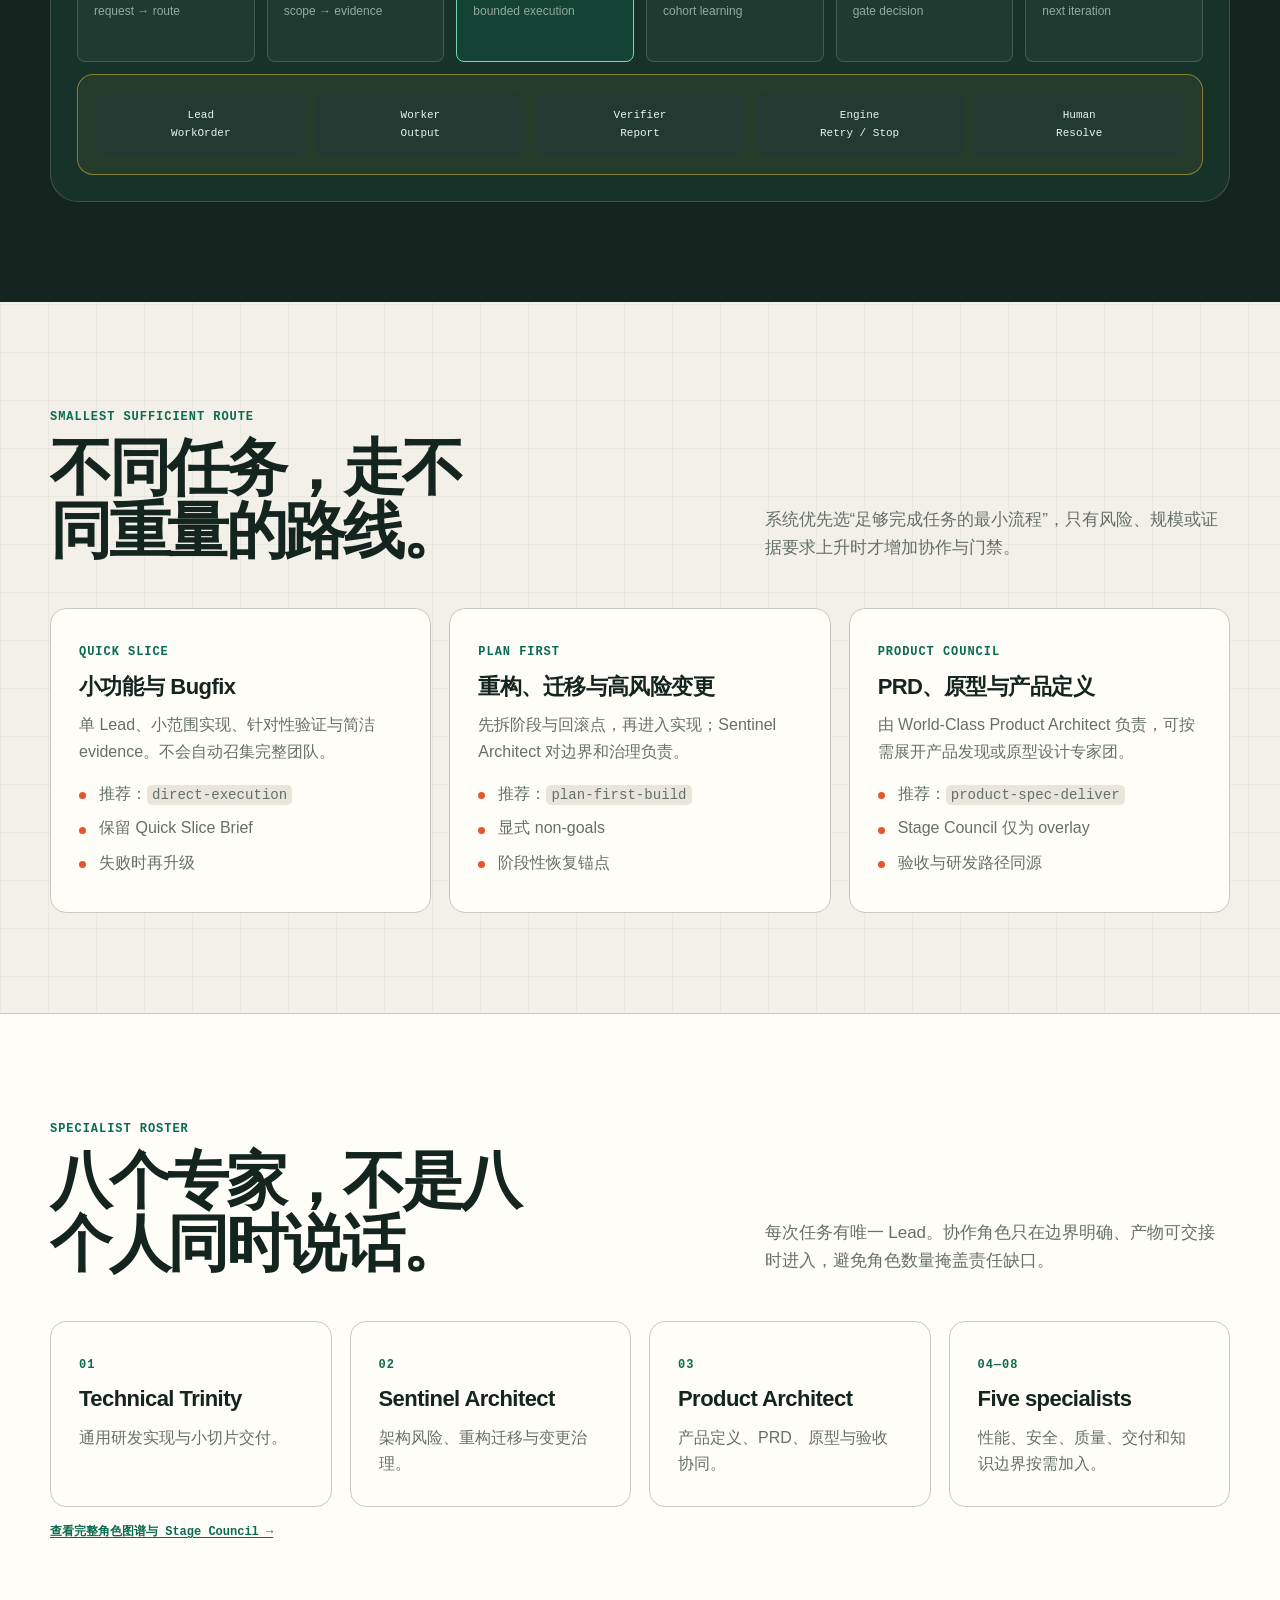
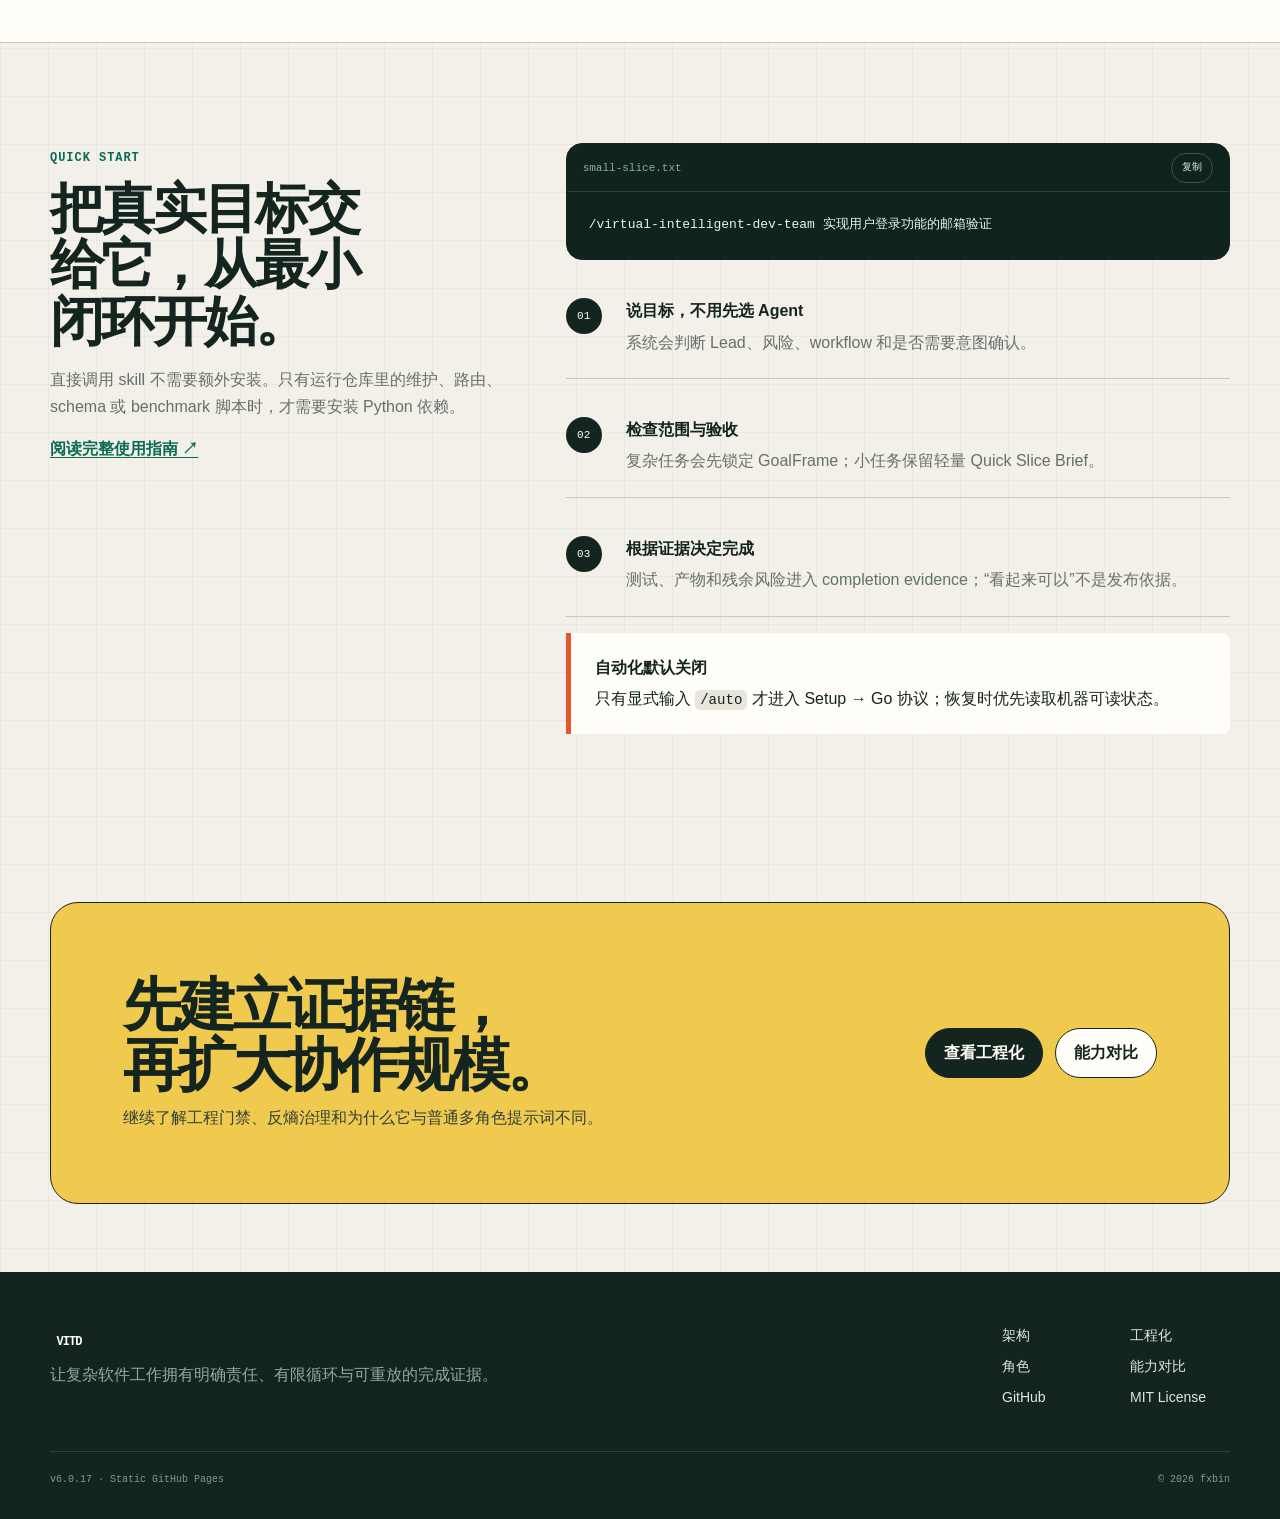
==== commit f8ac5738: "fix(virtual-intelligent-dev-team): 收窄 worktree 关键词并补全版本记录 移除同时推进关键词表里在日常开发 prompt 高频误触发的泛词（两个任务、 独立分" ====
--- a/docs/index.html
+++ b/docs/index.html
@@ -7,8 +7,8 @@
   <meta name="theme-color" content="#14241f">
   <title>Virtual Intelligent Dev Team — 复杂软件工作的闭环协调层</title>
   <link rel="icon" href="data:,">
-  <link rel="stylesheet" href="assets/site.css?v=v6.0.16">
-  <script src="assets/site.js?v=v6.0.16" defer></script>
+  <link rel="stylesheet" href="assets/site.css?v=v6.0.17">
+  <script src="assets/site.js?v=v6.0.17" defer></script>
 </head>
 <body>
   <a class="skip-link" href="#main-content">跳到主要内容</a>
@@ -37,7 +37,7 @@
       <div class="container">
         <div class="hero-grid">
           <div>
-            <p class="eyebrow">v6.0.16 · Open-source agent skill</p>
+            <p class="eyebrow">v6.0.17 · Open-source agent skill</p>
             <h1>复杂工作，不该靠一次回答<span class="accent-text">碰运气。</span></h1>
             <p class="lede">Virtual Intelligent Dev Team 是面向复杂软件工作的闭环协调层。它把任务分流、专家协作、实现、对抗式验收、发布和反馈收进一条可恢复、可验证的交付链。</p>
             <div class="hero-actions">
@@ -209,7 +209,7 @@
         <div class="footer-copy"><a class="brand" href="index.html"><span class="brand-mark">VITD</span><span>Virtual Intelligent Dev Team</span></a><p>让复杂软件工作拥有明确责任、有限循环与可重放的完成证据。</p></div>
         <nav class="footer-links" aria-label="页脚导航"><a href="architecture.html">架构</a><a href="engineering.html">工程化</a><a href="agents.html">角色</a><a href="matrix.html">能力对比</a><a href="https://github.com/fxbin/virtual-intelligent-dev-team">GitHub</a><a href="https://github.com/fxbin/virtual-intelligent-dev-team/blob/main/LICENSE">MIT License</a></nav>
       </div>
-      <div class="footer-bottom"><span>v6.0.16 · Static GitHub Pages</span><span>© <span data-current-year>2026</span> fxbin</span></div>
+      <div class="footer-bottom"><span>v6.0.17 · Static GitHub Pages</span><span>© <span data-current-year>2026</span> fxbin</span></div>
     </div>
   </footer>
 </body>
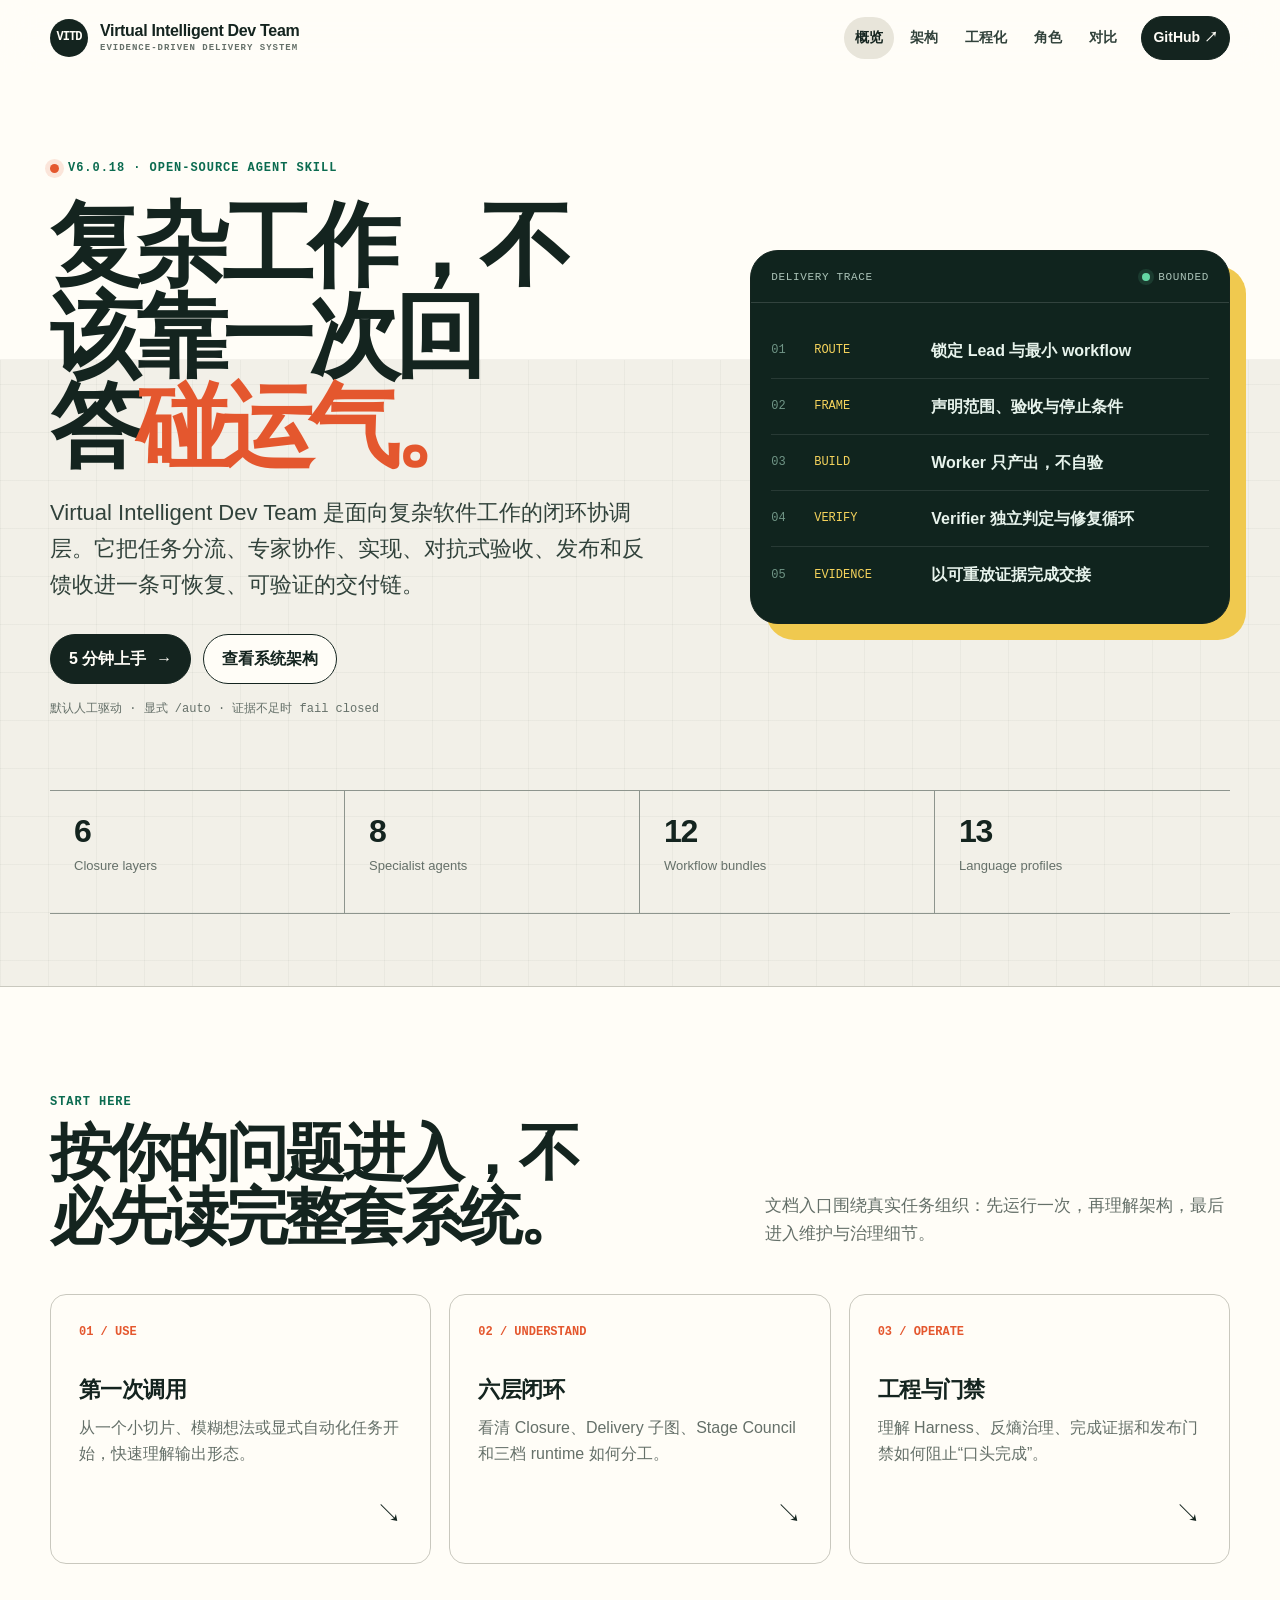
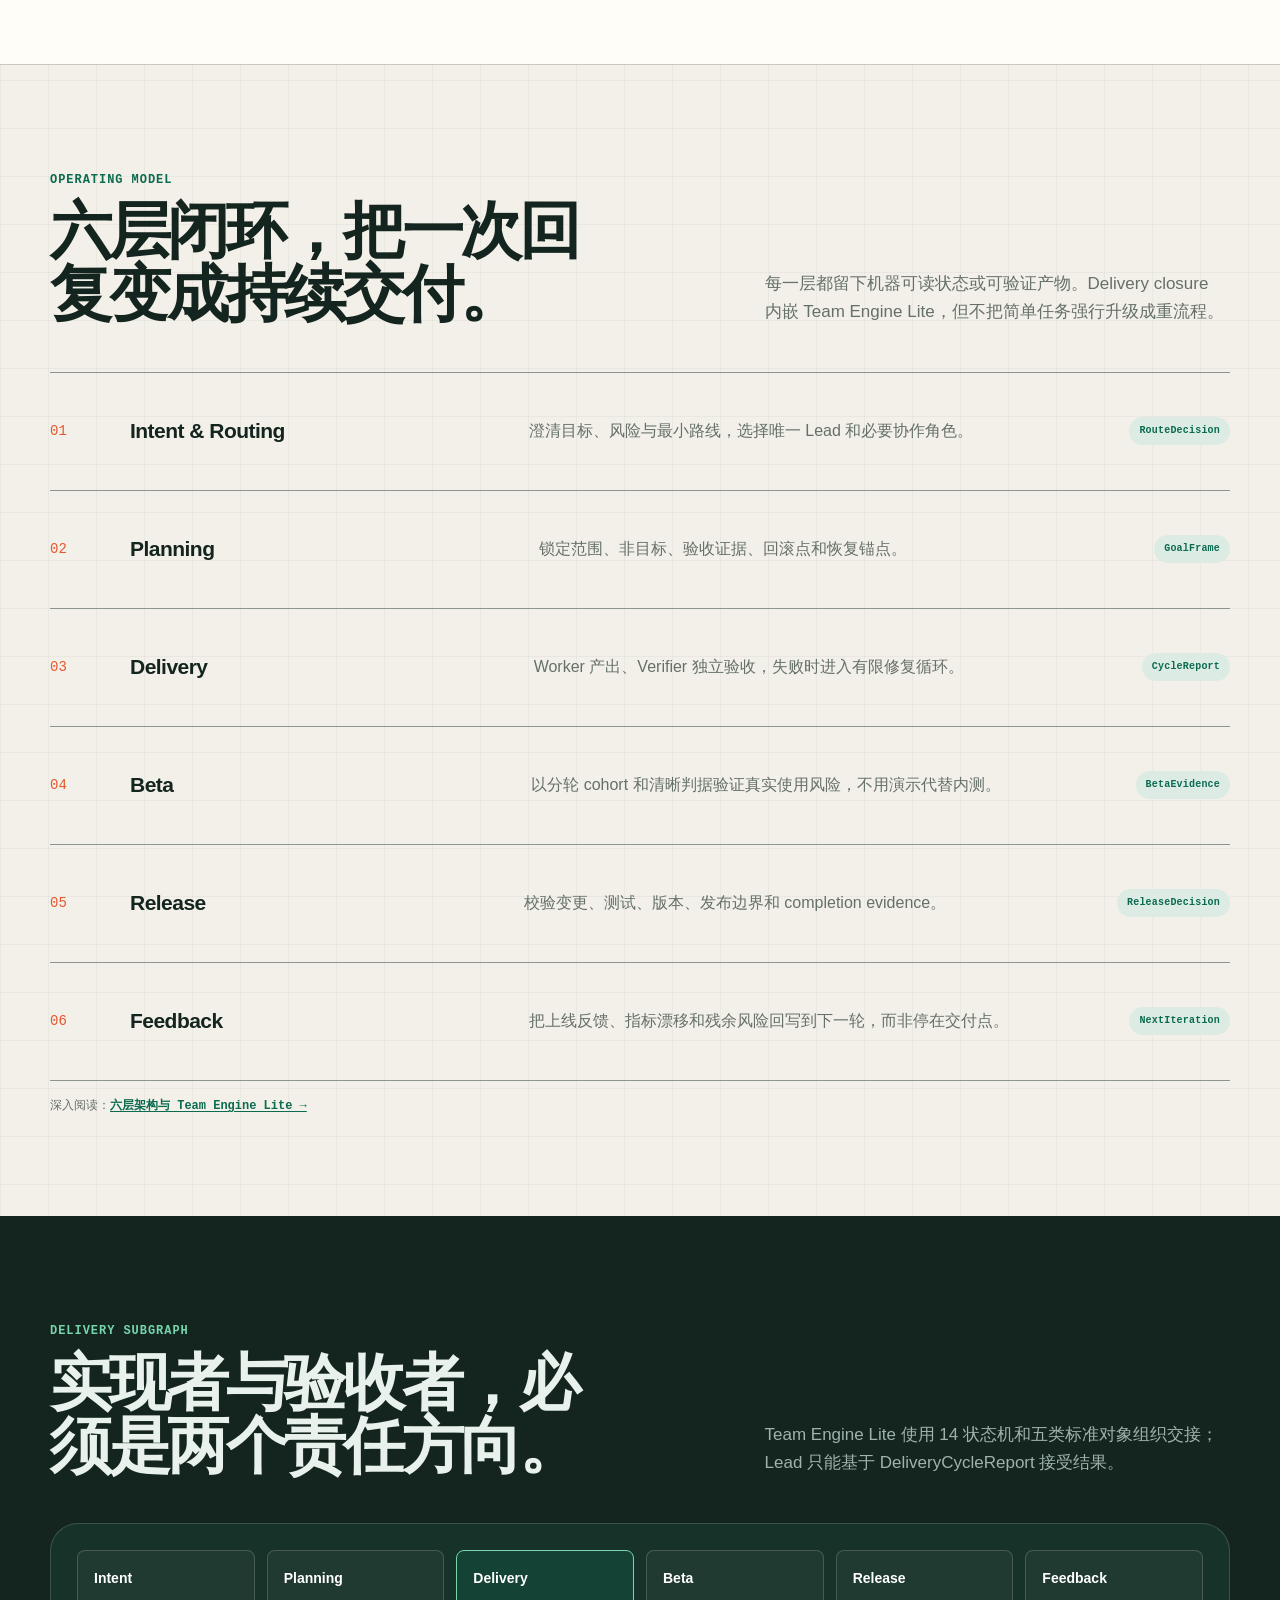
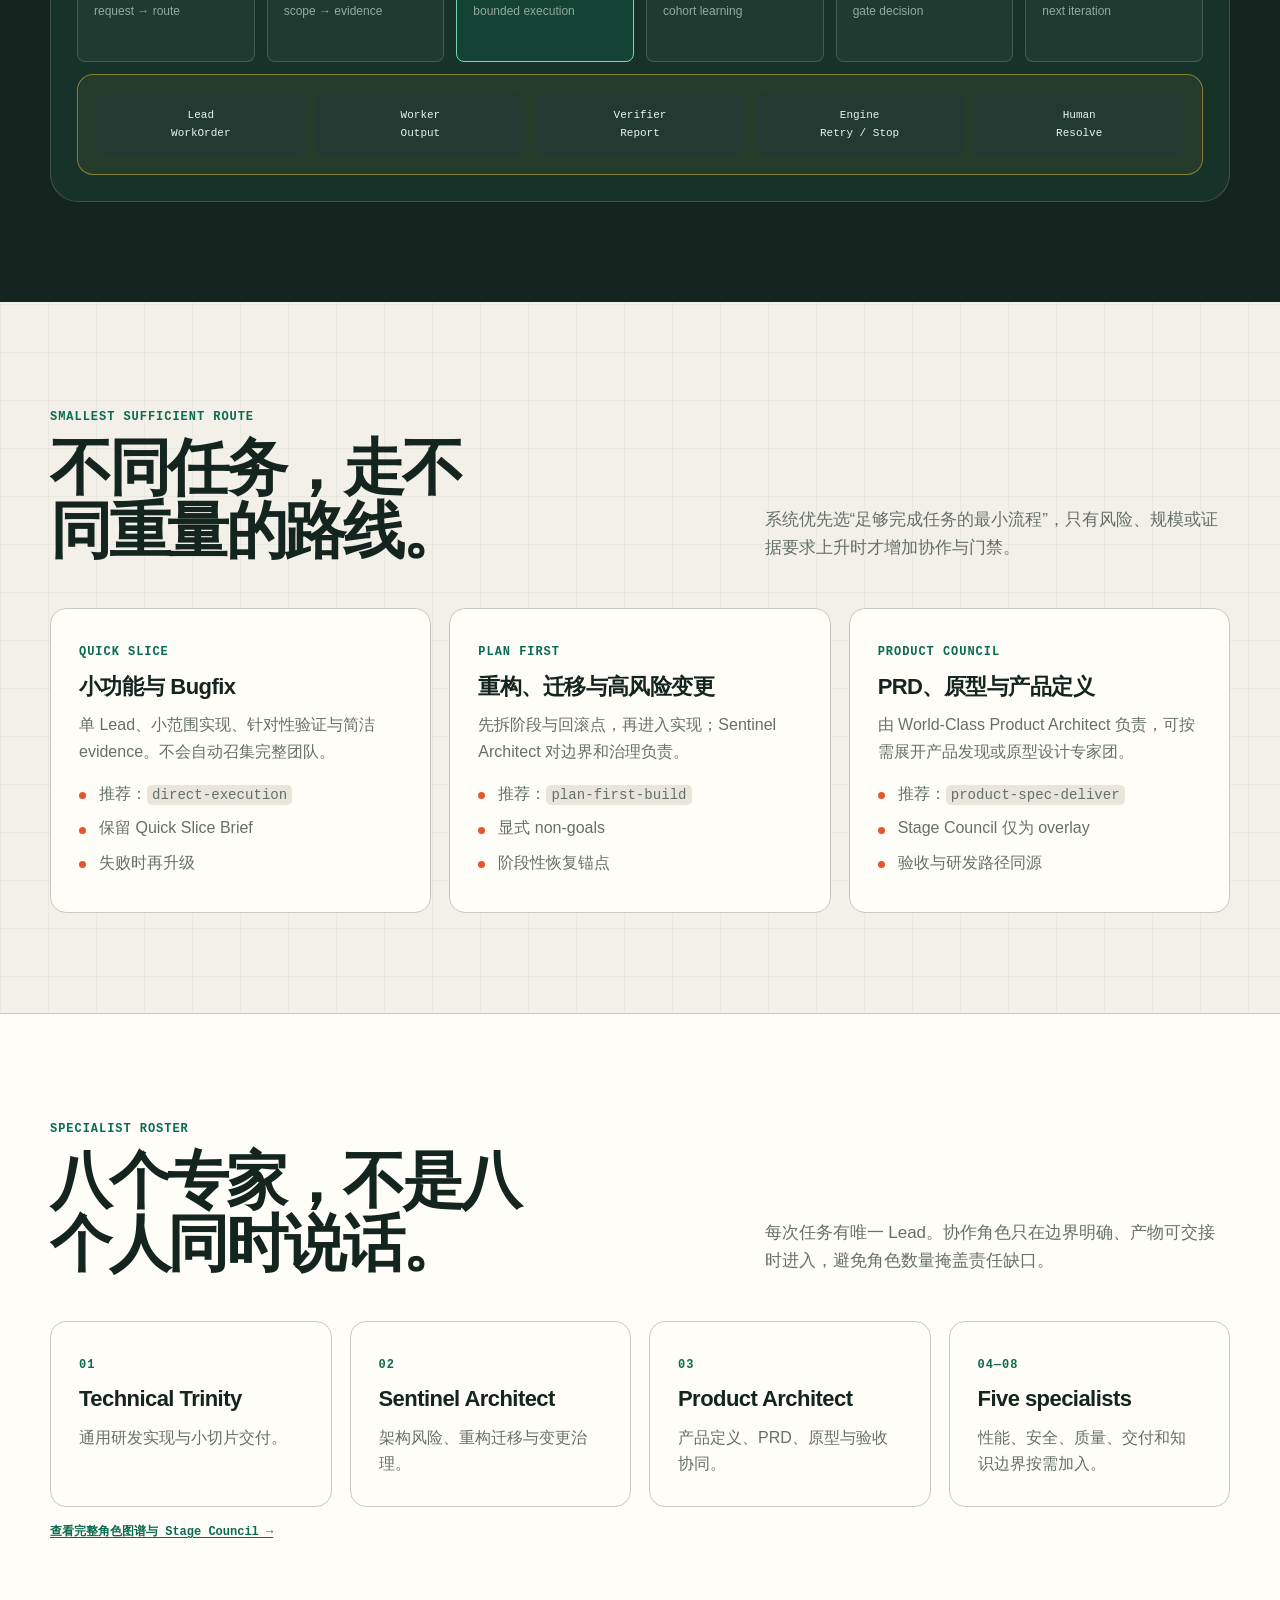
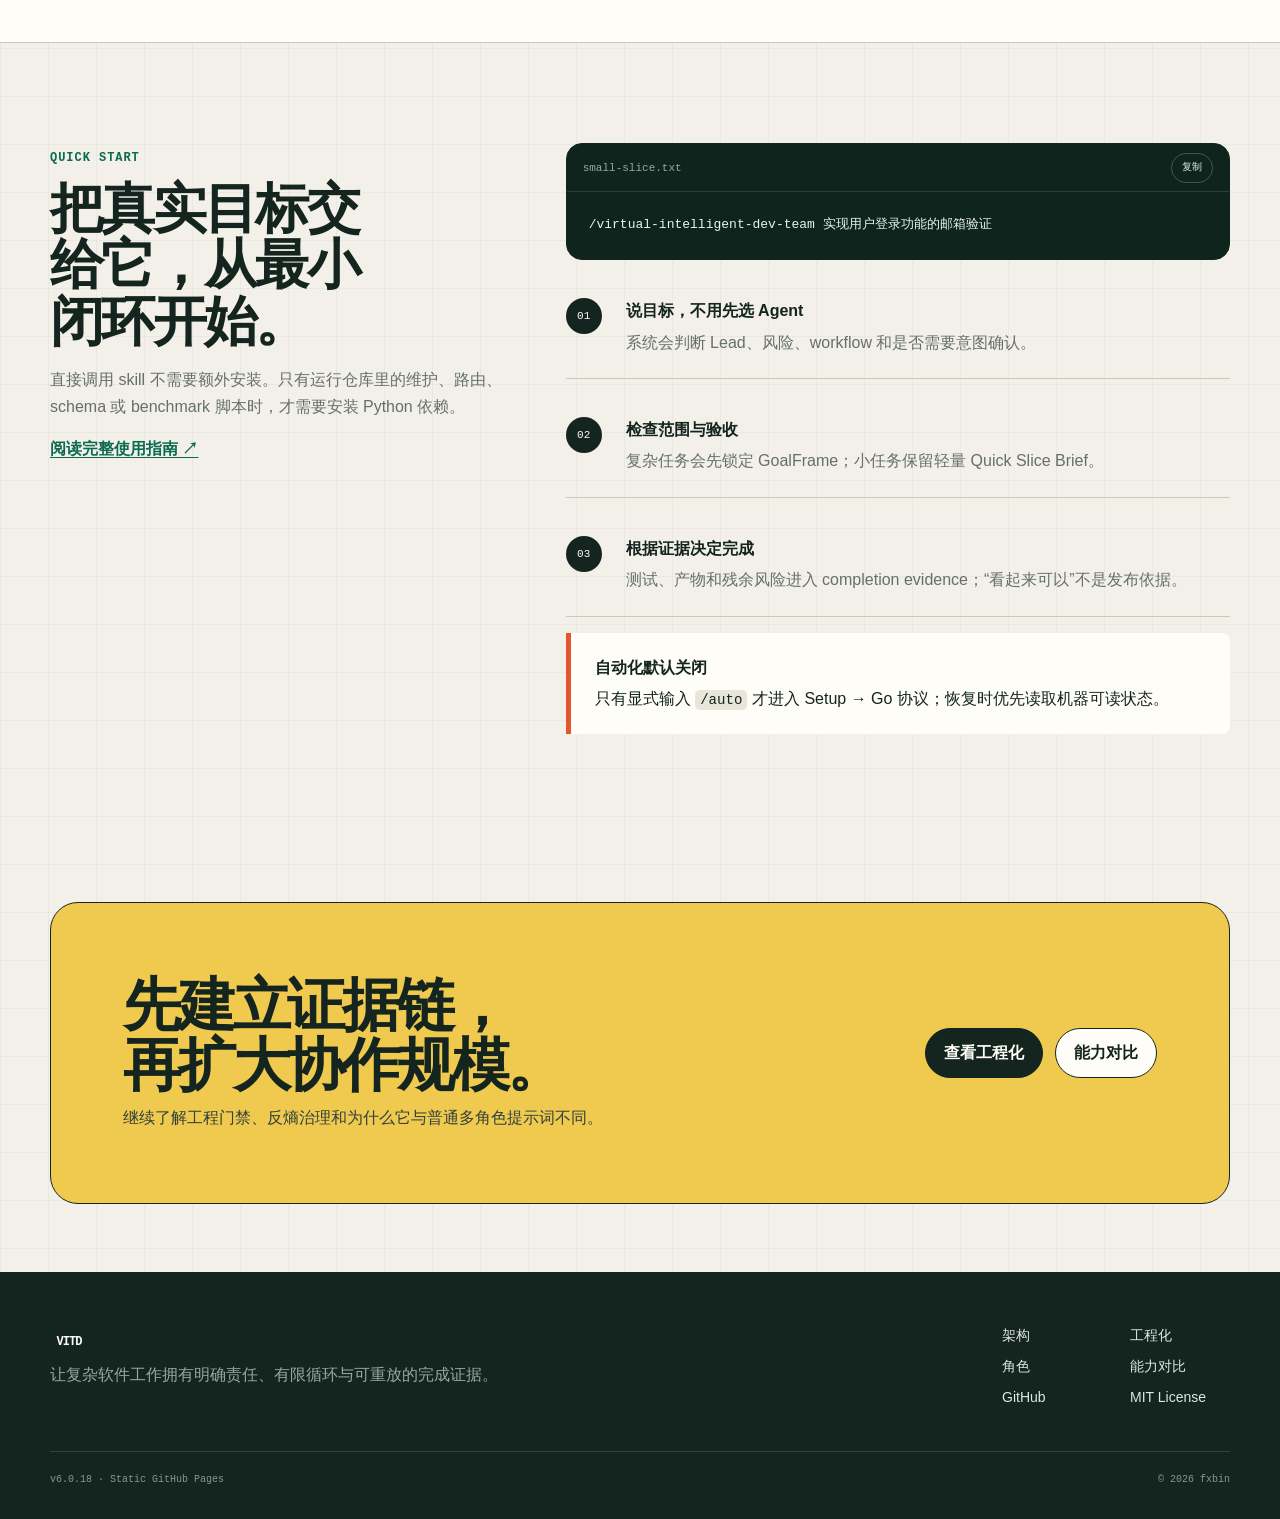
==== commit c780b91e: "fix(virtual-intelligent-dev-team): 修复 worktree 状态与校验污染" ====
--- a/docs/index.html
+++ b/docs/index.html
@@ -7,8 +7,8 @@
   <meta name="theme-color" content="#14241f">
   <title>Virtual Intelligent Dev Team — 复杂软件工作的闭环协调层</title>
   <link rel="icon" href="data:,">
-  <link rel="stylesheet" href="assets/site.css?v=v6.0.17">
-  <script src="assets/site.js?v=v6.0.17" defer></script>
+  <link rel="stylesheet" href="assets/site.css?v=v6.0.18">
+  <script src="assets/site.js?v=v6.0.18" defer></script>
 </head>
 <body>
   <a class="skip-link" href="#main-content">跳到主要内容</a>
@@ -37,7 +37,7 @@
       <div class="container">
         <div class="hero-grid">
           <div>
-            <p class="eyebrow">v6.0.17 · Open-source agent skill</p>
+            <p class="eyebrow">v6.0.18 · Open-source agent skill</p>
             <h1>复杂工作，不该靠一次回答<span class="accent-text">碰运气。</span></h1>
             <p class="lede">Virtual Intelligent Dev Team 是面向复杂软件工作的闭环协调层。它把任务分流、专家协作、实现、对抗式验收、发布和反馈收进一条可恢复、可验证的交付链。</p>
             <div class="hero-actions">
@@ -209,7 +209,7 @@
         <div class="footer-copy"><a class="brand" href="index.html"><span class="brand-mark">VITD</span><span>Virtual Intelligent Dev Team</span></a><p>让复杂软件工作拥有明确责任、有限循环与可重放的完成证据。</p></div>
         <nav class="footer-links" aria-label="页脚导航"><a href="architecture.html">架构</a><a href="engineering.html">工程化</a><a href="agents.html">角色</a><a href="matrix.html">能力对比</a><a href="https://github.com/fxbin/virtual-intelligent-dev-team">GitHub</a><a href="https://github.com/fxbin/virtual-intelligent-dev-team/blob/main/LICENSE">MIT License</a></nav>
       </div>
-      <div class="footer-bottom"><span>v6.0.17 · Static GitHub Pages</span><span>© <span data-current-year>2026</span> fxbin</span></div>
+      <div class="footer-bottom"><span>v6.0.18 · Static GitHub Pages</span><span>© <span data-current-year>2026</span> fxbin</span></div>
     </div>
   </footer>
 </body>
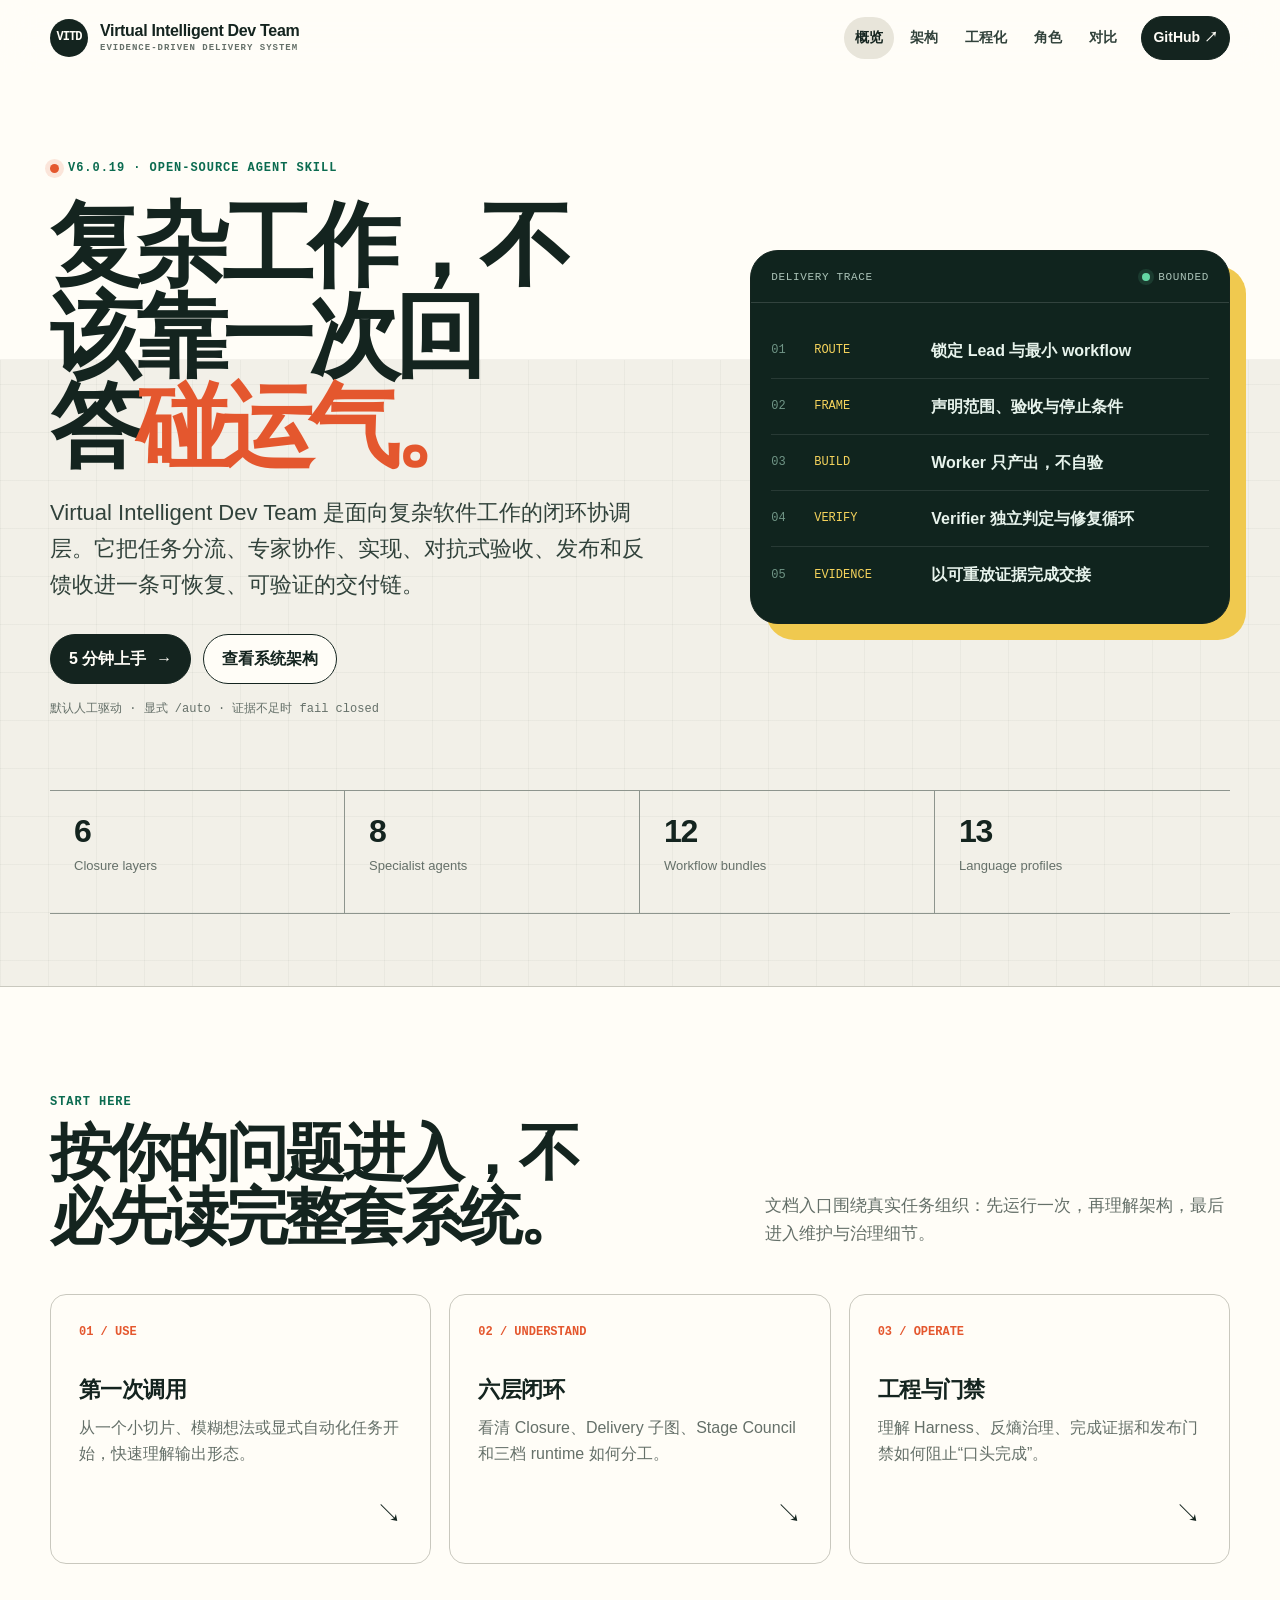
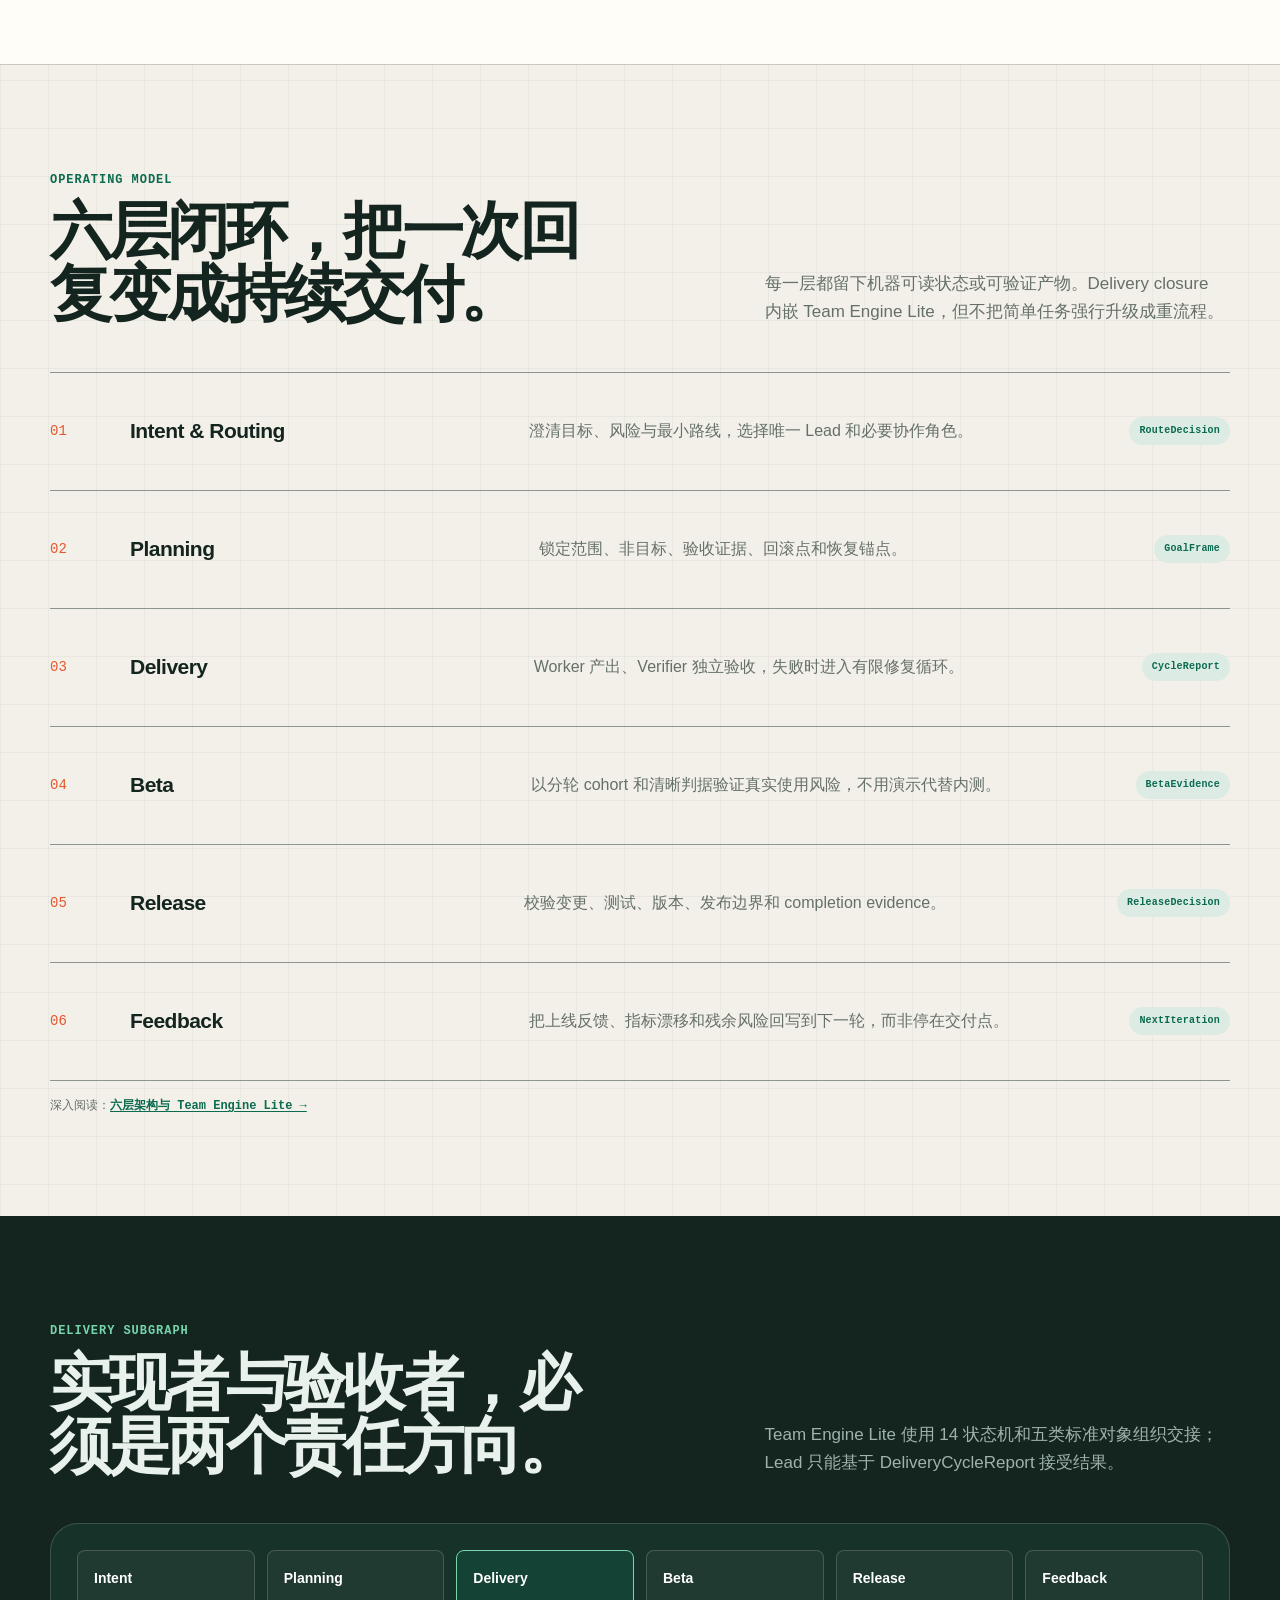
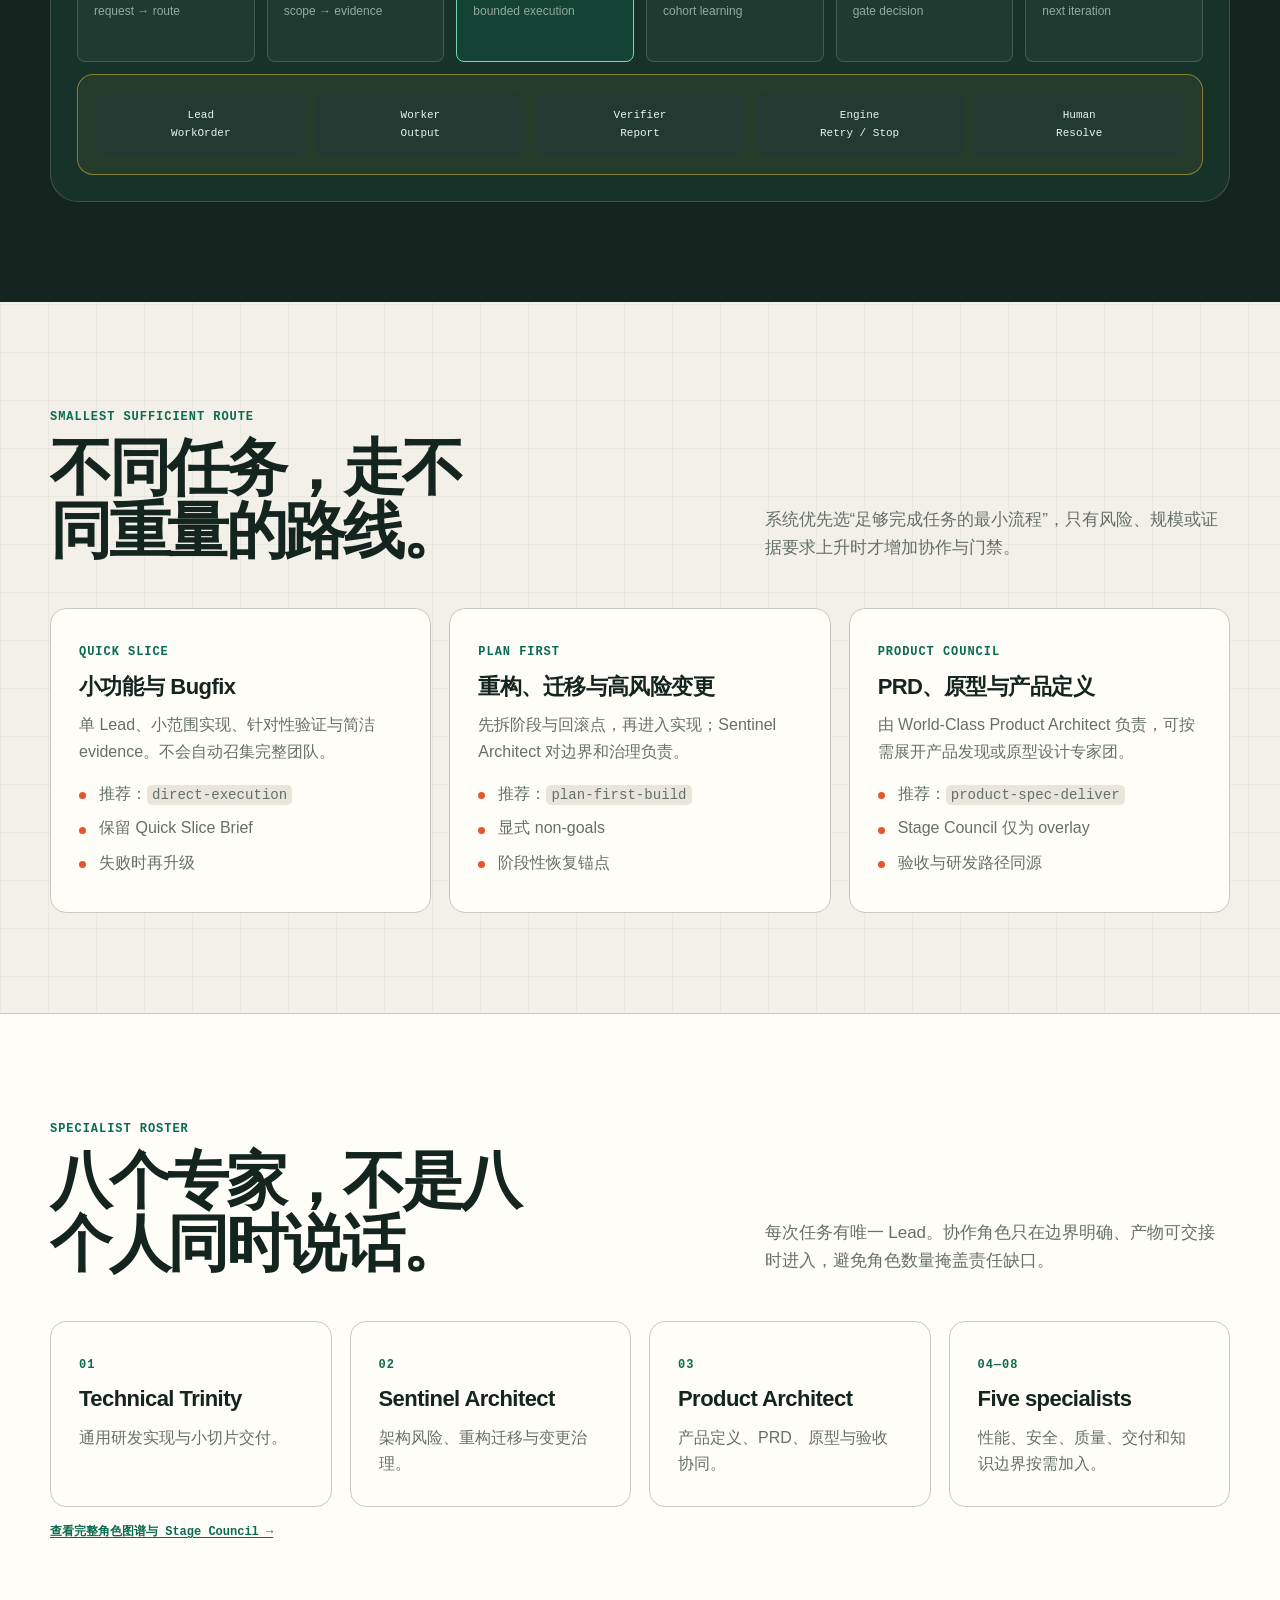
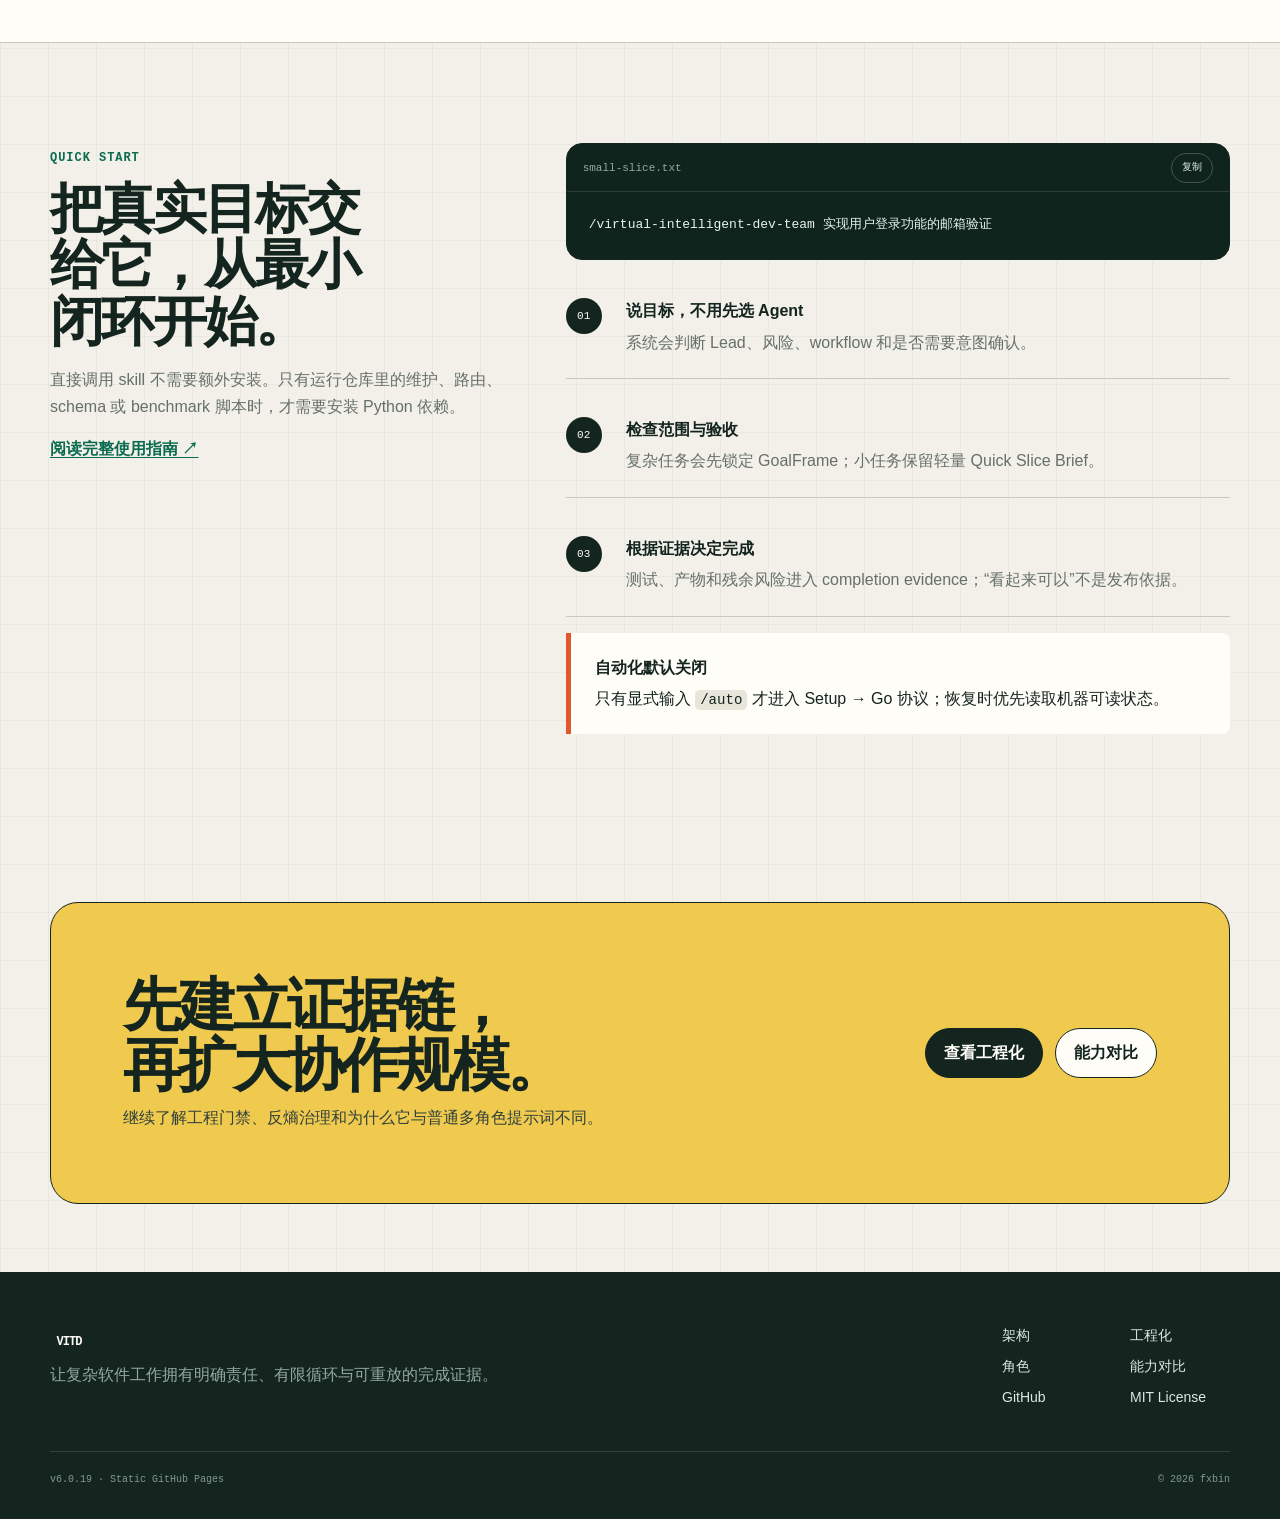
==== commit 1d7611a9: "fix(virtual-intelligent-dev-team): 复用路由解析的主仓状态根" ====
--- a/docs/index.html
+++ b/docs/index.html
@@ -7,8 +7,8 @@
   <meta name="theme-color" content="#14241f">
   <title>Virtual Intelligent Dev Team — 复杂软件工作的闭环协调层</title>
   <link rel="icon" href="data:,">
-  <link rel="stylesheet" href="assets/site.css?v=v6.0.18">
-  <script src="assets/site.js?v=v6.0.18" defer></script>
+  <link rel="stylesheet" href="assets/site.css?v=v6.0.19">
+  <script src="assets/site.js?v=v6.0.19" defer></script>
 </head>
 <body>
   <a class="skip-link" href="#main-content">跳到主要内容</a>
@@ -37,7 +37,7 @@
       <div class="container">
         <div class="hero-grid">
           <div>
-            <p class="eyebrow">v6.0.18 · Open-source agent skill</p>
+            <p class="eyebrow">v6.0.19 · Open-source agent skill</p>
             <h1>复杂工作，不该靠一次回答<span class="accent-text">碰运气。</span></h1>
             <p class="lede">Virtual Intelligent Dev Team 是面向复杂软件工作的闭环协调层。它把任务分流、专家协作、实现、对抗式验收、发布和反馈收进一条可恢复、可验证的交付链。</p>
             <div class="hero-actions">
@@ -209,7 +209,7 @@
         <div class="footer-copy"><a class="brand" href="index.html"><span class="brand-mark">VITD</span><span>Virtual Intelligent Dev Team</span></a><p>让复杂软件工作拥有明确责任、有限循环与可重放的完成证据。</p></div>
         <nav class="footer-links" aria-label="页脚导航"><a href="architecture.html">架构</a><a href="engineering.html">工程化</a><a href="agents.html">角色</a><a href="matrix.html">能力对比</a><a href="https://github.com/fxbin/virtual-intelligent-dev-team">GitHub</a><a href="https://github.com/fxbin/virtual-intelligent-dev-team/blob/main/LICENSE">MIT License</a></nav>
       </div>
-      <div class="footer-bottom"><span>v6.0.18 · Static GitHub Pages</span><span>© <span data-current-year>2026</span> fxbin</span></div>
+      <div class="footer-bottom"><span>v6.0.19 · Static GitHub Pages</span><span>© <span data-current-year>2026</span> fxbin</span></div>
     </div>
   </footer>
 </body>
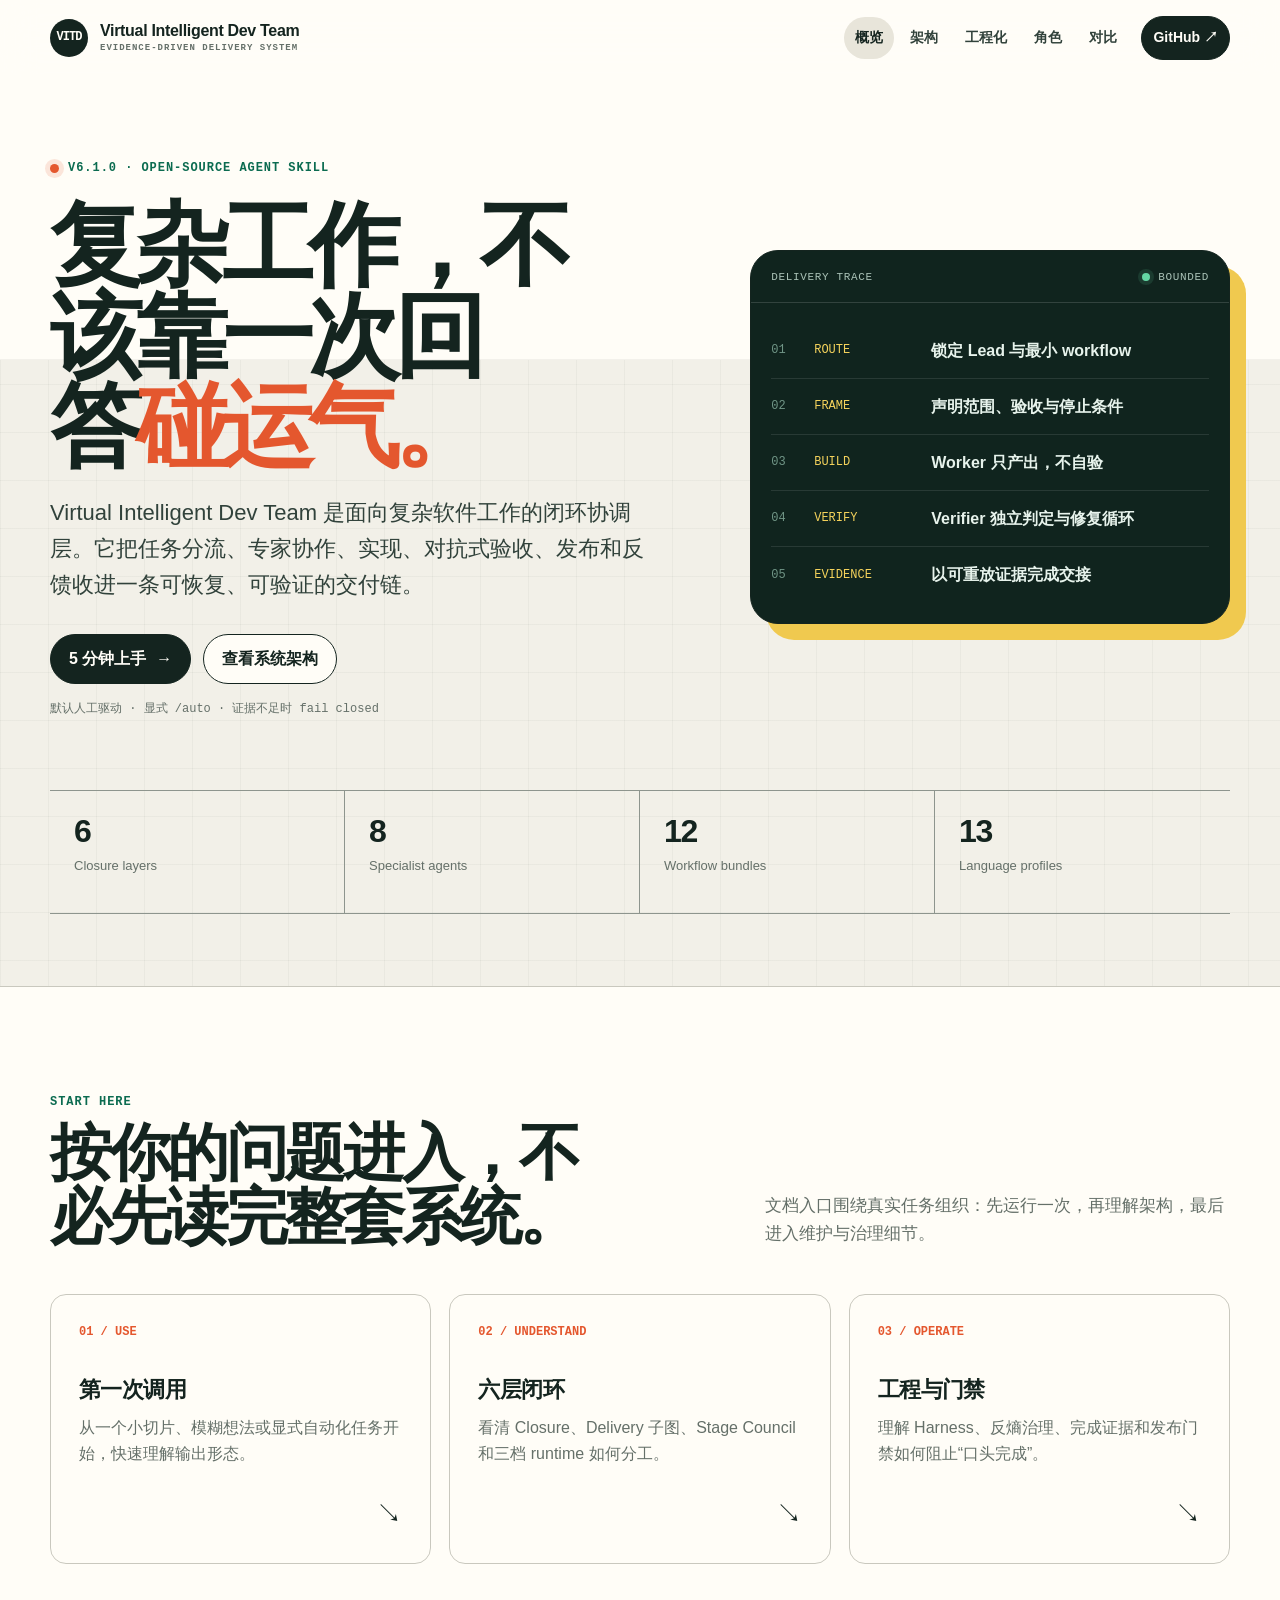
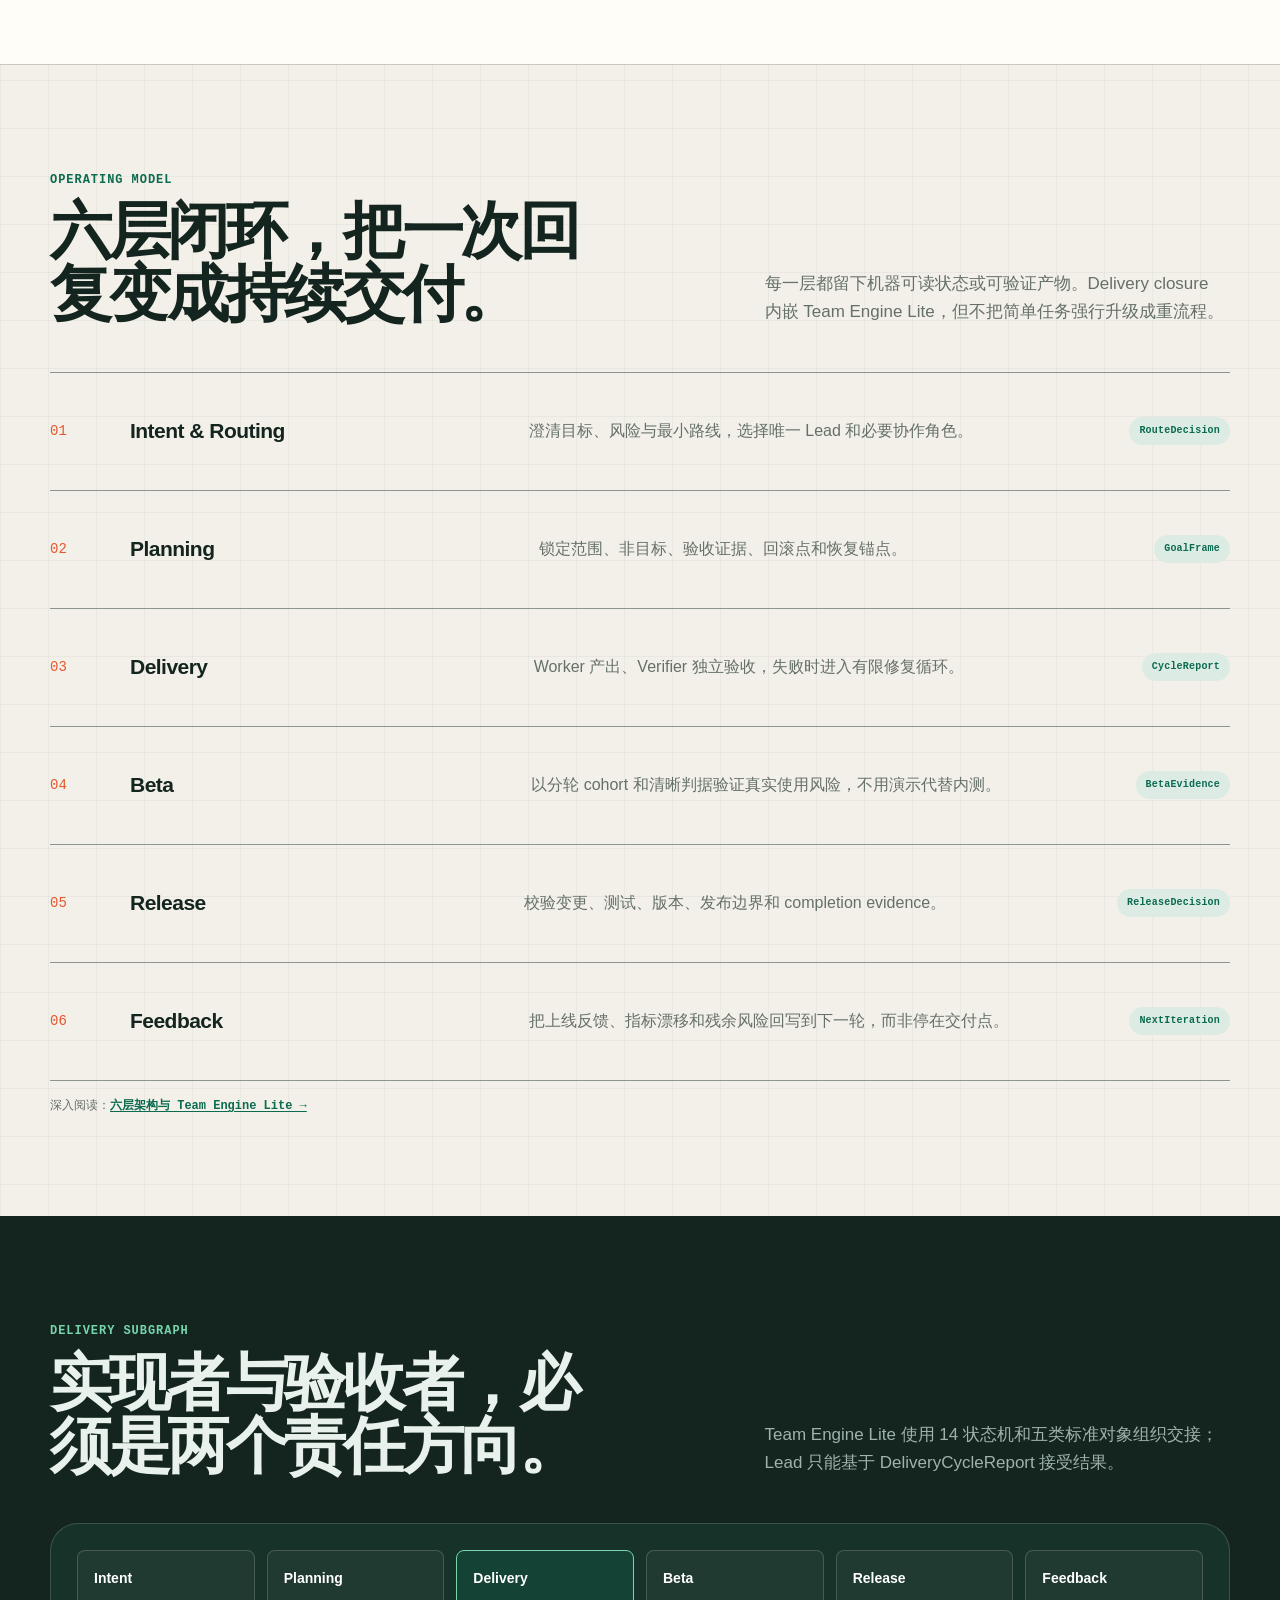
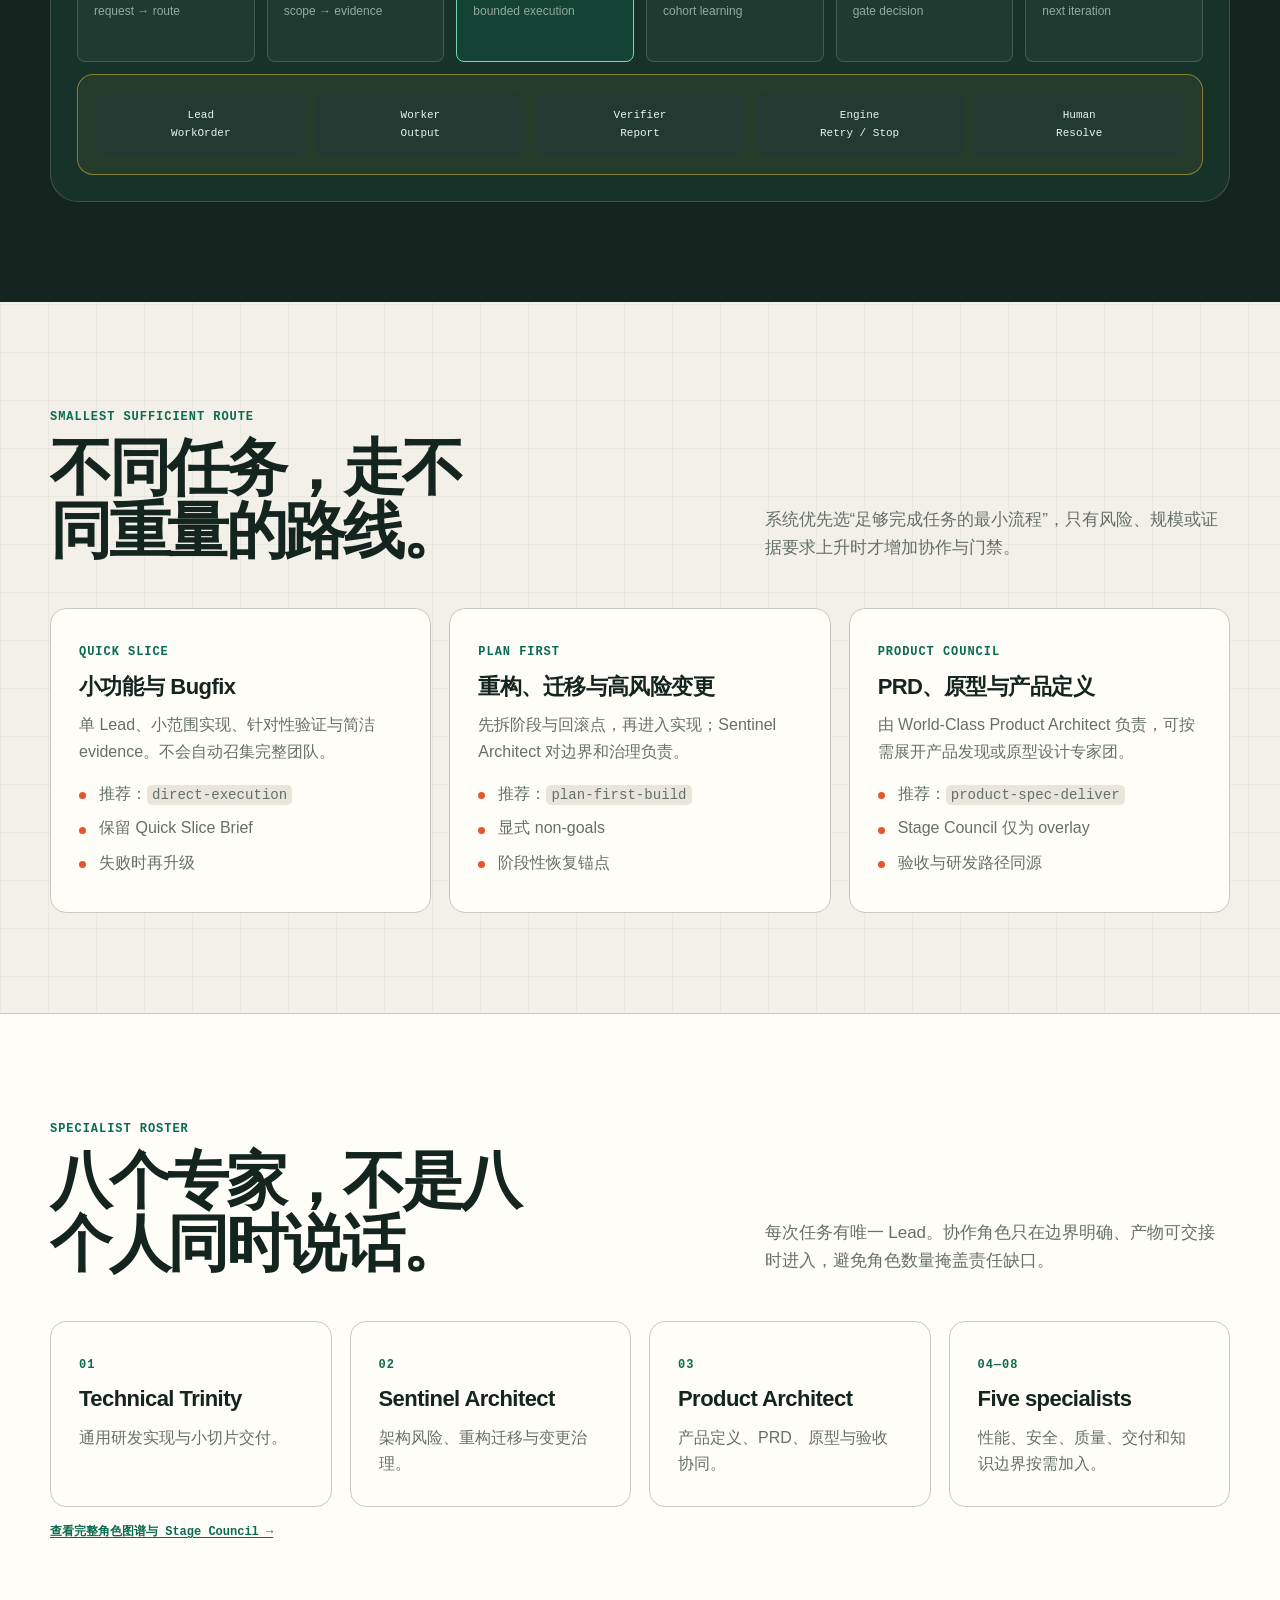
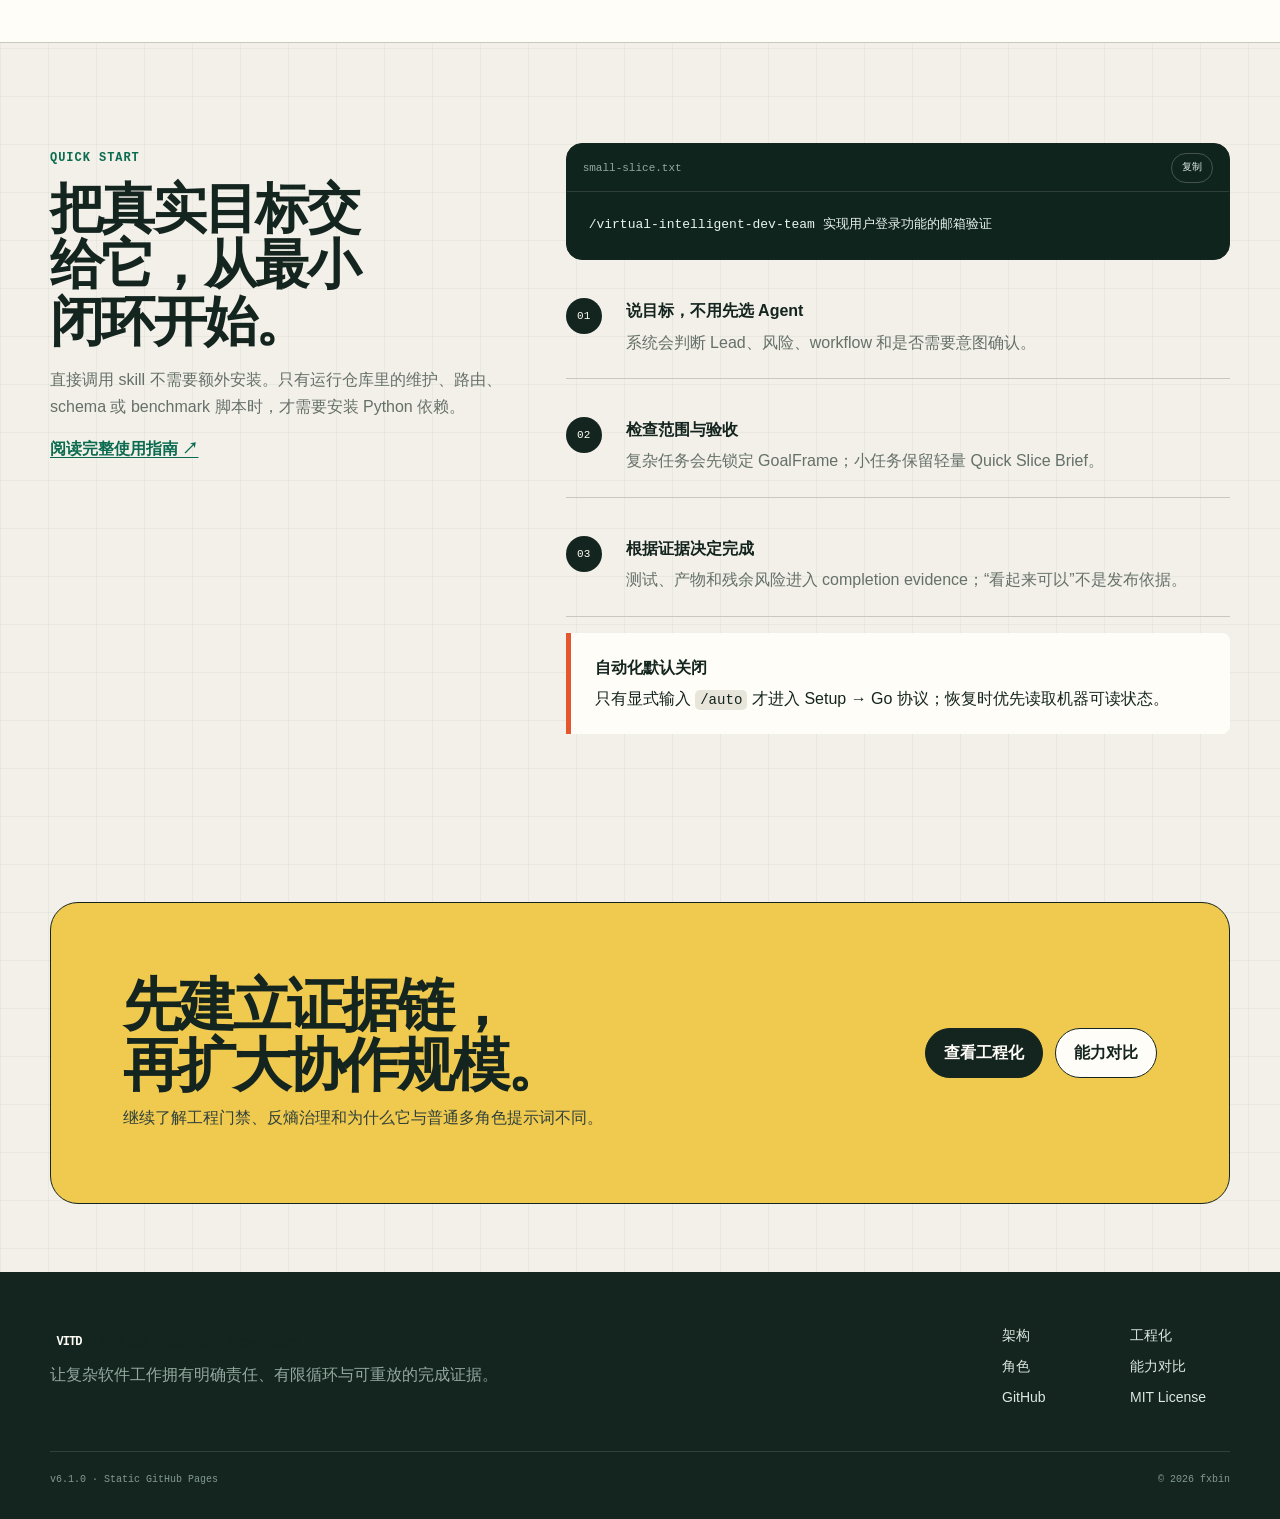
==== commit e7826512: "chore: finalize virtual-intelligent-dev-team v6.1.0" ====
--- a/docs/index.html
+++ b/docs/index.html
@@ -7,8 +7,8 @@
   <meta name="theme-color" content="#14241f">
   <title>Virtual Intelligent Dev Team — 复杂软件工作的闭环协调层</title>
   <link rel="icon" href="data:,">
-  <link rel="stylesheet" href="assets/site.css?v=v6.0.19">
-  <script src="assets/site.js?v=v6.0.19" defer></script>
+  <link rel="stylesheet" href="assets/site.css?v=v6.1.0">
+  <script src="assets/site.js?v=v6.1.0" defer></script>
 </head>
 <body>
   <a class="skip-link" href="#main-content">跳到主要内容</a>
@@ -37,7 +37,7 @@
       <div class="container">
         <div class="hero-grid">
           <div>
-            <p class="eyebrow">v6.0.19 · Open-source agent skill</p>
+            <p class="eyebrow">v6.1.0 · Open-source agent skill</p>
             <h1>复杂工作，不该靠一次回答<span class="accent-text">碰运气。</span></h1>
             <p class="lede">Virtual Intelligent Dev Team 是面向复杂软件工作的闭环协调层。它把任务分流、专家协作、实现、对抗式验收、发布和反馈收进一条可恢复、可验证的交付链。</p>
             <div class="hero-actions">
@@ -209,7 +209,7 @@
         <div class="footer-copy"><a class="brand" href="index.html"><span class="brand-mark">VITD</span><span>Virtual Intelligent Dev Team</span></a><p>让复杂软件工作拥有明确责任、有限循环与可重放的完成证据。</p></div>
         <nav class="footer-links" aria-label="页脚导航"><a href="architecture.html">架构</a><a href="engineering.html">工程化</a><a href="agents.html">角色</a><a href="matrix.html">能力对比</a><a href="https://github.com/fxbin/virtual-intelligent-dev-team">GitHub</a><a href="https://github.com/fxbin/virtual-intelligent-dev-team/blob/main/LICENSE">MIT License</a></nav>
       </div>
-      <div class="footer-bottom"><span>v6.0.19 · Static GitHub Pages</span><span>© <span data-current-year>2026</span> fxbin</span></div>
+      <div class="footer-bottom"><span>v6.1.0 · Static GitHub Pages</span><span>© <span data-current-year>2026</span> fxbin</span></div>
     </div>
   </footer>
 </body>
